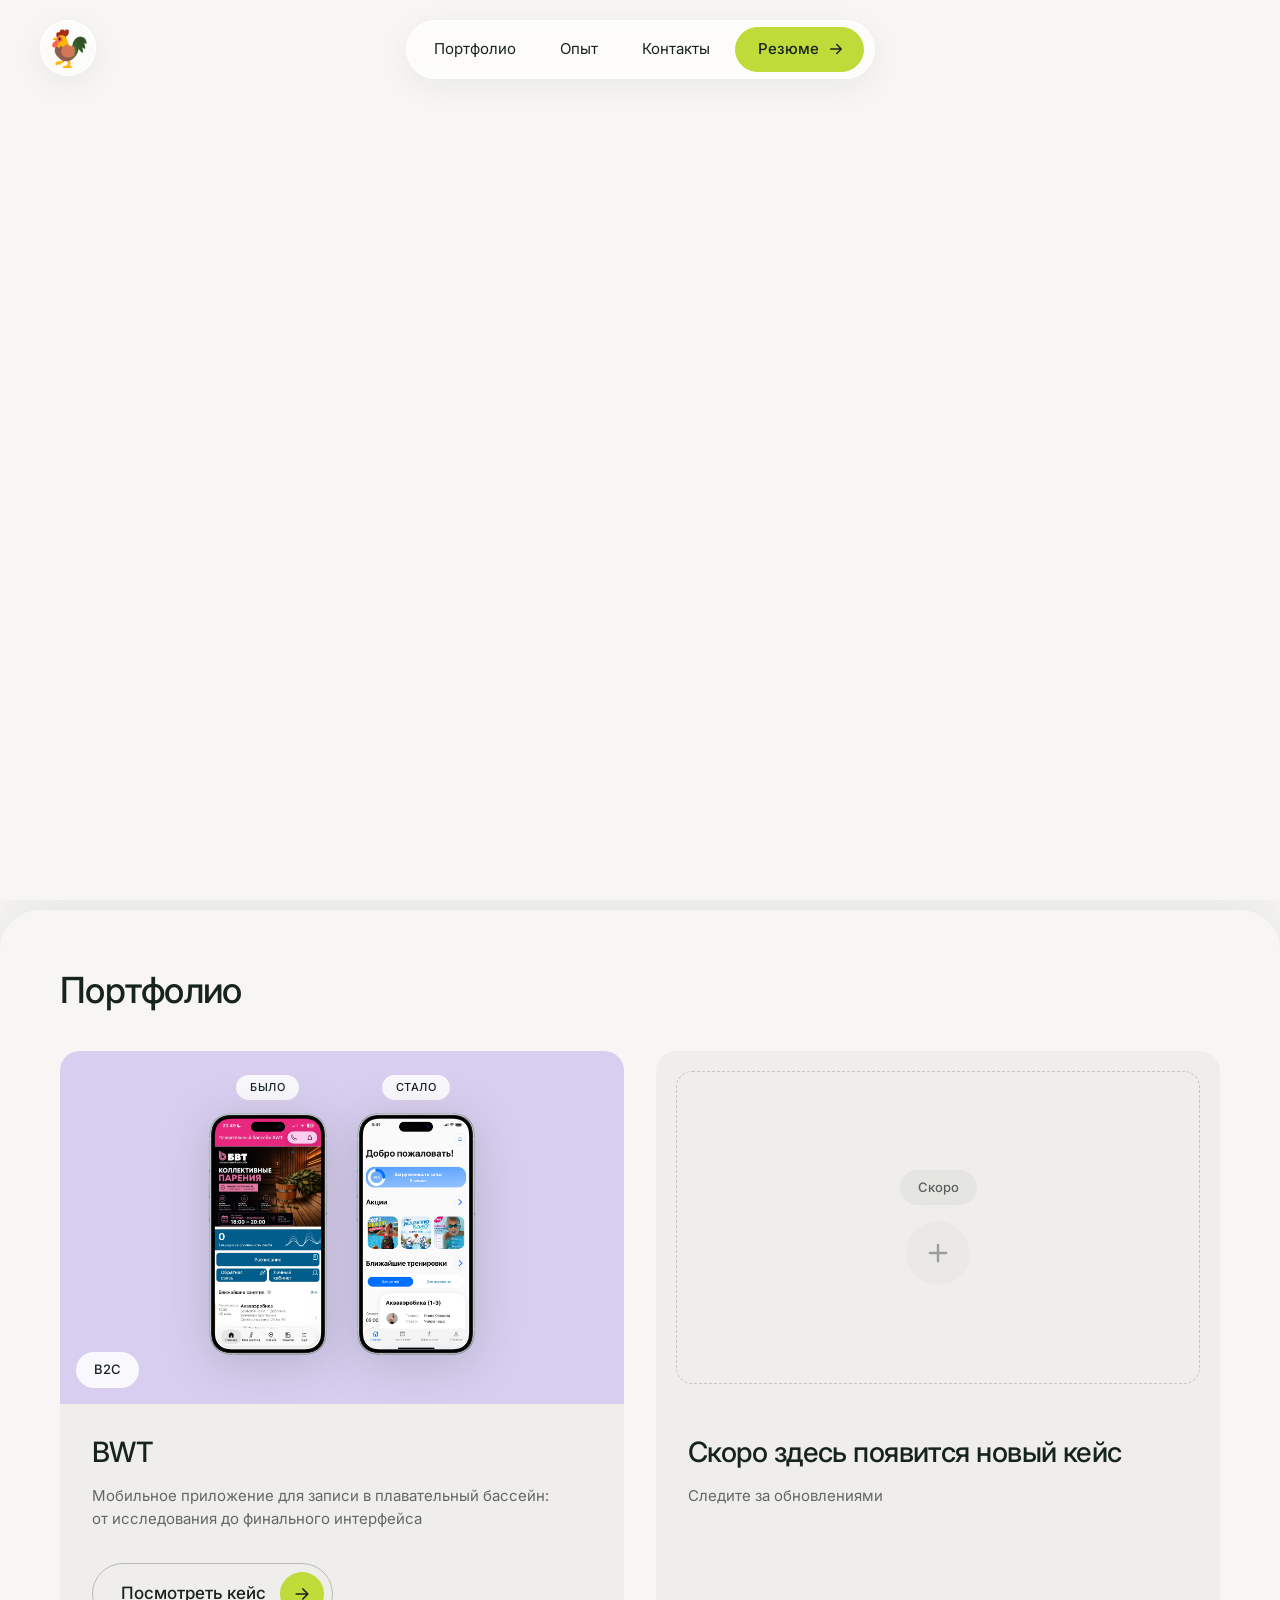
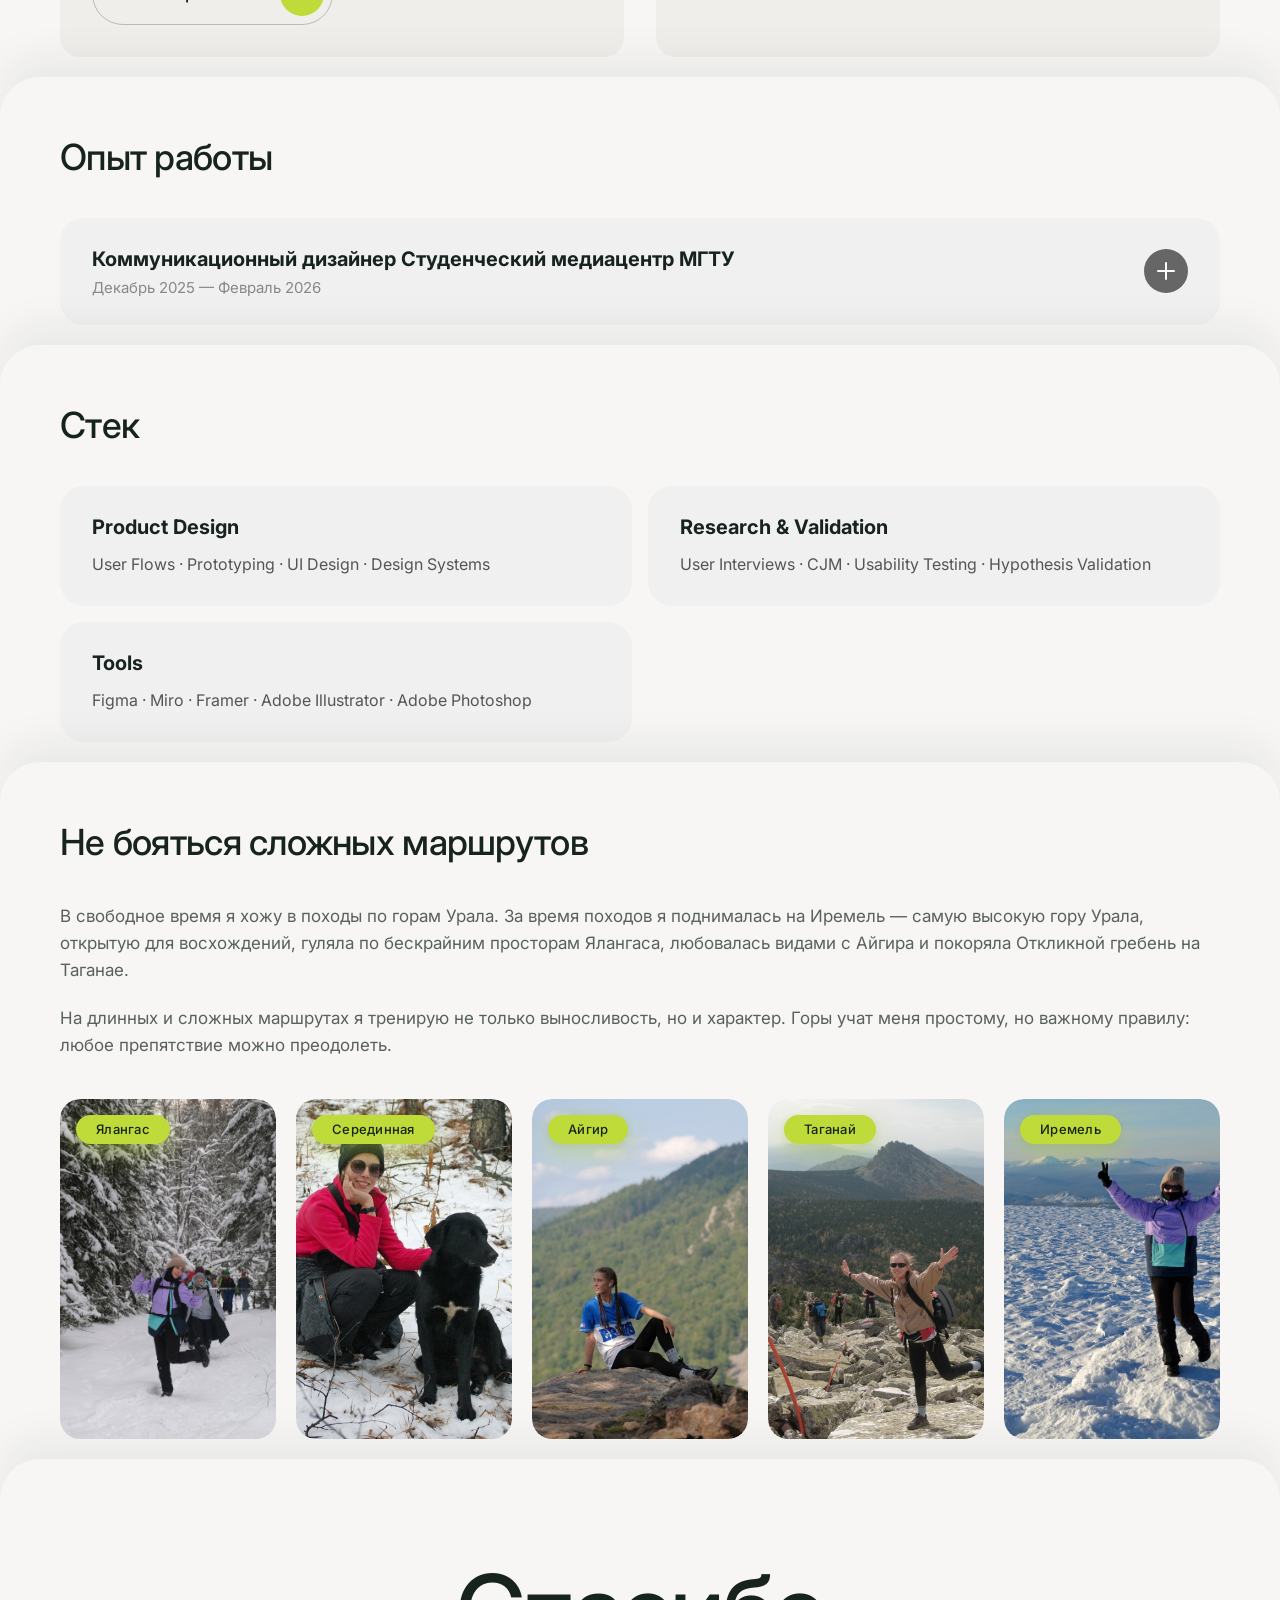
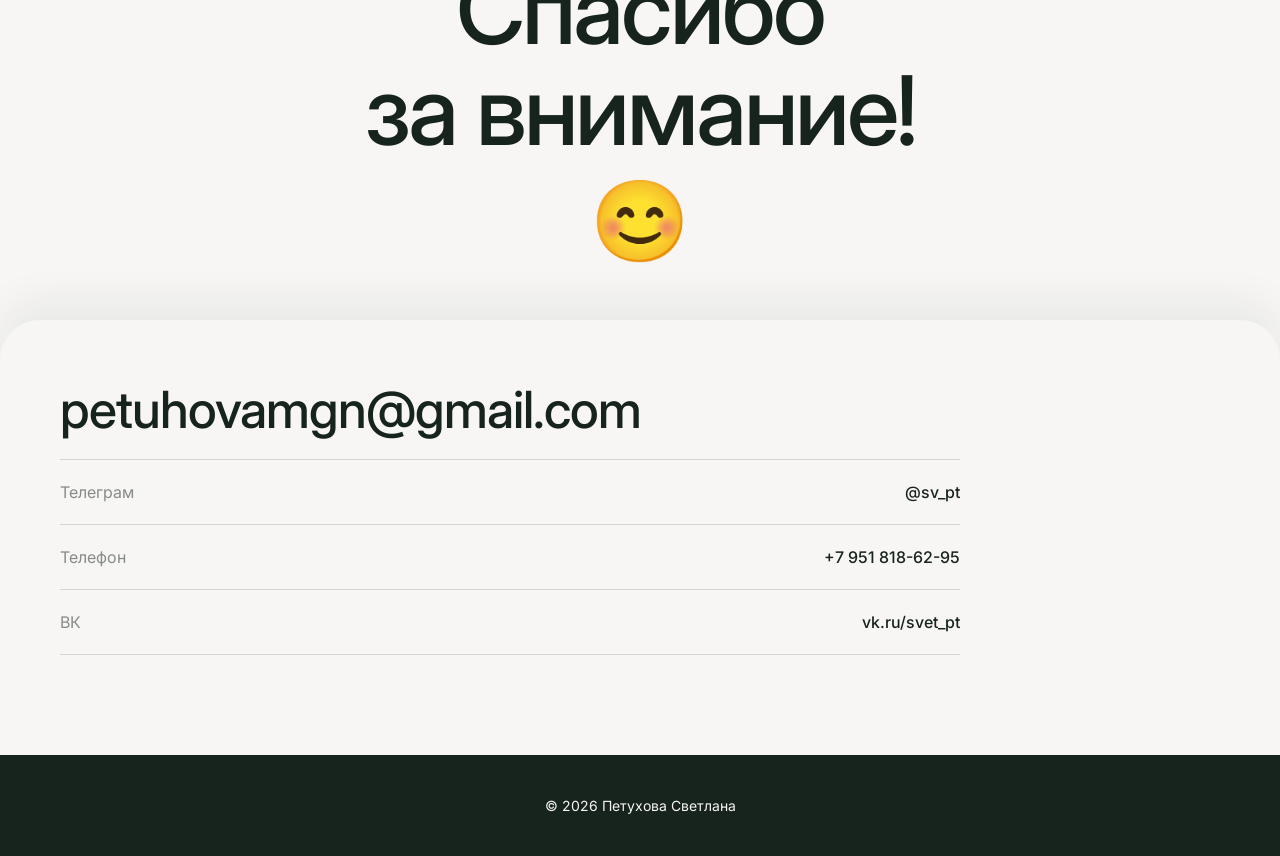
==== index.html @ 97cf1516 "Update index.html" ====
<!DOCTYPE html>
<html lang="ru">
<head>
  <meta charset="UTF-8">
  <meta name="viewport" content="width=device-width, initial-scale=1.0">
  <title>Петухова Светлана — Продуктовый дизайнер</title>
  <link rel="preconnect" href="https://fonts.googleapis.com">
  <link rel="preconnect" href="https://fonts.gstatic.com" crossorigin>
  <link href="https://fonts.googleapis.com/css2?family=Inter:wght@300;400;500;600&display=swap" rel="stylesheet">
  <link rel="stylesheet" href="style.css">

  <script type="module" src="https://cdn.spline.design/@splinetool/hana-viewer@1.2.54/hana-viewer.js"></script>

  <style>
    body {
      margin: 0;
      padding: 0;
      overflow-x: hidden;
    }

    .hero {
      position: relative;
      width: 100%;
      height: 100vh;
      overflow: hidden;
      padding: 0;
      margin: 0;
    }

    .hero hana-viewer {
      position: absolute;
      top: 0;
      left: 0;
      width: 100%;
      height: 100%;
      display: block;
    }
  </style>
</head>
<body>

  <!-- ===== НАВБАР ===== -->
  <header class="navbar-wrapper">
    <a href="index.html" class="navbar__logo">
      <span class="navbar__logo-emoji">🐓</span>
    </a>

    <nav class="navbar__pill">
      <ul class="navbar__links">
        <li><a href="#portfolio" class="navbar__link">Портфолио</a></li>
        <li><a href="#about" class="navbar__link">Опыт</a></li>
        <li><a href="#contacts" class="navbar__link">Контакты</a></li>
      </ul>
      <a href="Files/resume.pdf" class="navbar__cta" target="_blank" rel="noopener">
  <span>Резюме</span>
  <svg class="navbar__arrow" viewBox="0 0 24 24" fill="none" xmlns="http://www.w3.org/2000/svg">
    <path d="M5 12h14M13 6l6 6-6 6" stroke="currentColor" stroke-width="2" stroke-linecap="round" stroke-linejoin="round"/>
  </svg>
</a>
          <path d="M5 12h14M13 6l6 6-6 6" stroke="currentColor" stroke-width="2" stroke-linecap="round" stroke-linejoin="round"/>
        </svg>
      </a>
    </nav>
  </header>
  <main>
    <!-- ===== HERO ===== -->
    <section class="hero" id="hero">
      <hana-viewer url="https://prod.spline.design/gZUGNToLE1E0ENSa-8nS/scene.hanacode"></hana-viewer>
    </section>

    <!-- ===== ПОРТФОЛИО ===== -->
    <section class="case section-stack" id="portfolio">
      <div class="container">

        <h2 class="section-title">Портфолио</h2>

        <div class="portfolio-grid">

          <!-- КАРТОЧКА 1: BWT -->
          <a href="case-bwt.html" class="portfolio-card">

            <div class="portfolio-card__media">
              <div class="portfolio-card__preview">

                <div class="portfolio-card__item">
                  <span class="portfolio-card__label">БЫЛО</span>
                  <img src="images/bwt-1.jpg" alt="BWT — было" class="portfolio-card__img">
                </div>

                <div class="portfolio-card__item">
                  <span class="portfolio-card__label">СТАЛО</span>
                  <img src="images/bwt-2.jpg" alt="BWT — стало" class="portfolio-card__img">
                </div>

              </div>

              <span class="portfolio-card__badge">B2C</span>
            </div>

            <div class="portfolio-card__body">
              <h3 class="portfolio-card__title">BWT</h3>
              <p class="portfolio-card__desc">
                Мобильное приложение для&nbsp;записи в&nbsp;плавательный бассейн:
                от&nbsp;исследования до&nbsp;финального интерфейса
              </p>
              <span class="portfolio-card__btn">
                <span>Посмотреть кейс</span>
                <span class="portfolio-card__btn-icon">
                  <svg width="20" height="20" viewBox="0 0 24 24" fill="none" xmlns="http://www.w3.org/2000/svg">
                    <path d="M5 12h14M13 6l6 6-6 6" stroke="#17231D" stroke-width="2" stroke-linecap="round" stroke-linejoin="round"/>
                  </svg>
                </span>
              </span>
            </div>
          </a>

          <!-- КАРТОЧКА 2: ПУСТАЯ -->
          <div class="portfolio-card portfolio-card--soon">

            <div class="portfolio-card__media portfolio-card__media--soon">
              <div class="portfolio-card__soon-inner">
                <span class="portfolio-card__badge portfolio-card__badge--soon">Скоро</span>

                <div class="portfolio-card__soon-icon">
                  <svg width="28" height="28" viewBox="0 0 24 24" fill="none" xmlns="http://www.w3.org/2000/svg">
                    <path d="M12 5v14M5 12h14" stroke="currentColor" stroke-width="2" stroke-linecap="round"/>
                  </svg>
                </div>
              </div>
            </div>

            <div class="portfolio-card__body">
              <h3 class="portfolio-card__title">Скоро здесь появится новый кейс</h3>
              <p class="portfolio-card__desc">
                Следите за&nbsp;обновлениями
              </p>
            </div>
          </div>

        </div>
      </div>
    </section>
        <!-- ===== ОПЫТ ===== -->
    <section id="about" class="experience-section">
      <div class="container">

        <h2 class="section-title">Опыт работы</h2>

        <div class="experience-list">

          <div class="experience-item">
            <button class="experience-header" onclick="toggleExperience(this)">
              <div class="experience-header__left">
                <h3 class="experience-header__title">Коммуникационный дизайнер Студенческий медиацентр МГТУ</h3>
                <p class="experience-header__place">Декабрь 2025 — Февраль 2026</p>
              </div>
              <span class="experience-header__icon"></span>
            </button>

            <div class="experience-body">
              <ul class="experience-body__list">
                <li><strong>Создавала 30+ макетов ежемесячно</strong> для социальных сетей медиацентра. Посты с моими макетами собирали в 1,5 раза больше реакций, чем средние по группе.</li>
                <li><strong>Занималась разработкой грамот и афиш для мероприятий</strong> — от идеи до финального макета.</li>
                <li><strong>Работала в связке с главными дизайнерами и SMM-командой</strong> — получала ТЗ, согласовывала правки, сдавала макеты в срок. Часто брала заявки первой, чтобы команда не тормозила контент-план.</li>
                <li><strong>Генерировала изображения с помощью ИИ</strong> — для ускорения работы над визуалом.</li>
              </ul>
            </div>
          </div>

        </div>

      </div>
    </section>

    <!-- ===== СТЕК ===== -->
    <section id="stack" class="stack-section">
      <div class="container">

        <h2 class="section-title">Стек</h2>

        <div class="stack-grid">

          <div class="stack-card">
            <h3 class="stack-card__title">Product Design</h3>
            <p class="stack-card__list">User Flows · Prototyping · UI Design · Design Systems</p>
          </div>

          <div class="stack-card">
            <h3 class="stack-card__title">Research &amp; Validation</h3>
            <p class="stack-card__list">User Interviews · CJM · Usability Testing · Hypothesis Validation</p>
          </div>

          <div class="stack-card">
            <h3 class="stack-card__title">Tools</h3>
            <p class="stack-card__list">Figma · Miro · Framer · Adobe Illustrator · Adobe Photoshop</p>
          </div>

        </div>

      </div>
    </section>

    <!-- ===== ЕЩЁ ОБО МНЕ ===== -->
    <section class="about-more" id="hiking">
      <div class="container">

        <h2 class="section-title">Не бояться сложных маршрутов</h2>

        <div style="max-width: 100%; margin-bottom: 40px;">
          <p class="about-more__text">
            В свободное время я хожу в походы по горам Урала. За время походов я поднималась
            на Иремель — самую высокую гору Урала, открытую для восхождений, гуляла по
            бескрайним просторам Ялангаса, любовалась видами с Айгира и покоряла
            Откликной гребень на Таганае.
          </p>
          <p class="about-more__text">
            На длинных и сложных маршрутах я тренирую не только выносливость, но и характер.
            Горы учат меня простому, но важному правилу: любое препятствие можно преодолеть.
          </p>
        </div>

        <div class="about-more__gallery">

          <figure class="about-more__item" data-lightbox="images/hike-1.jpg">
            <span class="about-more__badge">Ялангас</span>
            <img src="images/hike-1.jpg" alt="Ялангас">
          </figure>

          <figure class="about-more__item" data-lightbox="images/hike-2.jpg">
            <span class="about-more__badge">Серединная</span>
            <img src="images/hike-2.jpg" alt="Серединная">
          </figure>

          <figure class="about-more__item" data-lightbox="images/hike-3.jpg">
            <span class="about-more__badge">Айгир</span>
            <img src="images/hike-3.jpg" alt="Айгир">
          </figure>

          <figure class="about-more__item" data-lightbox="images/hike-4.jpg">
            <span class="about-more__badge">Таганай</span>
            <img src="images/hike-4.jpg" alt="Таганай">
          </figure>

          <figure class="about-more__item" data-lightbox="images/hike-5.jpg">
            <span class="about-more__badge">Иремель</span>
            <img src="images/hike-5.jpg" alt="Иремель">
          </figure>

        </div>

      </div>
    </section>

    <!-- ===== СПАСИБО ЗА ВНИМАНИЕ ===== -->
    <section class="thanks" id="thanks">
      <div class="container">
        <div class="thanks__content">
          <h2 class="thanks__title">
            Спасибо<br>за внимание!
          </h2>
          <div class="thanks__emoji" aria-hidden="true">😊</div>
        </div>
      </div>
    </section>

    <!-- ===== КОНТАКТЫ ===== -->
    <section class="contacts" id="contacts">
      <div class="container">

        <div class="contacts__content">

          <a href="mailto:petuhovamgn@gmail.com" class="contacts__email">
            petuhovamgn@gmail.com
          </a>

          <div class="contacts__list">
            <a href="https://t.me/sv_pt" target="_blank" rel="noopener" class="contacts__row">
              <span class="contacts__label">Телеграм</span>
              <span class="contacts__value">@sv_pt</span>
            </a>
            <a href="tel:+79518186295" class="contacts__row">
              <span class="contacts__label">Телефон</span>
              <span class="contacts__value">+7 951 818-62-95</span>
            </a>
            <a href="https://vk.ru/svet_pt" target="_blank" rel="noopener" class="contacts__row">
              <span class="contacts__label">ВК</span>
              <span class="contacts__value">vk.ru/svet_pt</span>
            </a>
          </div>

        </div>

      </div>
    </section>

  </main>

  <footer class="footer">
    <div class="container">
      <p>© 2026 Петухова Светлана</p>
    </div>
  </footer>

  <!-- ЛАЙТБОКС -->
  <div class="lightbox" id="lightbox" aria-hidden="true">
    <button class="lightbox__close" id="lightboxClose" aria-label="Закрыть">✕</button>
    <img class="lightbox__img" id="lightboxImg" src="" alt="">
  </div>

  <script>
    document.addEventListener('DOMContentLoaded', function () {

      // Аккордеон опыта
      window.toggleExperience = function (button) {
        const item = button.closest('.experience-item');
        item.classList.toggle('is-open');
      };

      // Лайтбокс для галереи
      var lightbox = document.getElementById('lightbox');
      var lightboxImg = document.getElementById('lightboxImg');
      var lightboxClose = document.getElementById('lightboxClose');

      if (lightbox && lightboxImg) {
        document.querySelectorAll('[data-lightbox]').forEach(function (item) {
          item.addEventListener('click', function () {
            var src = item.getAttribute('data-lightbox');
            if (!src) return;
            lightboxImg.src = src;
            lightbox.classList.add('is-open');
            lightbox.setAttribute('aria-hidden', 'false');
            document.body.style.overflow = 'hidden';
          });
        });

        function closeLightbox() {
          lightbox.classList.remove('is-open');
          lightbox.setAttribute('aria-hidden', 'true');
          lightboxImg.src = '';
          document.body.style.overflow = '';
        }

        lightbox.addEventListener('click', function (e) {
          if (e.target === lightbox || e.target === lightboxClose) {
            closeLightbox();
          }
        });

        document.addEventListener('keydown', function (e) {
          if (e.key === 'Escape') closeLightbox();
        });
      }

    });
  </script>

</body>
</html>
---- style.css ----
/* ============================================================
   ТОКЕНЫ
   ============================================================ */
:root {
  --bg: #F7F6F4;
  --bg-2: #EFEEEB;
  --text: #17231D;
  --lime: #BFDB39;
  --dark: #1A5241;

  --r-20: 20px;
  --r-40: 40px;
  --r-pill: 100px;

  --sp-8: 8px;
  --sp-10: 10px;
  --sp-16: 16px;
  --sp-20: 20px;
  --sp-24: 24px;
  --sp-32: 32px;
  --sp-40: 40px;
  --sp-60: 60px;
  --sp-80: 80px;
  --sp-100: 100px;
}

* {
  margin: 0;
  padding: 0;
  box-sizing: border-box;
}

html {
  scroll-behavior: smooth;
  scroll-padding-top: 100px;
}

body {
  font-family: 'Inter', -apple-system, BlinkMacSystemFont, 'Segoe UI', Roboto, sans-serif;
  color: var(--text);
  font-size: 16px;
  line-height: 1.5;
  -webkit-font-smoothing: antialiased;
  min-height: 100vh;
  overflow-x: hidden;
  background: var(--bg);
  padding-top: 100px;
}

img {
  max-width: 100%;
  display: block;
}

a {
  color: inherit;
  text-decoration: none;
}

.container {
  max-width: 1400px;
  margin: 0 auto;
  padding: 0 60px;
  box-sizing: border-box;
}

.section-title {
  font-size: 36px;
  font-weight: 500;
  line-height: 1.15;
  letter-spacing: -0.02em;
  color: var(--text);
  margin: 0 0 40px 0;
}

/* ============================================================
   НАВБАР
   ============================================================ */
.navbar-wrapper {
  position: fixed;
  top: 20px;
  left: 0;
  right: 0;
  z-index: 1000;
  display: flex;
  justify-content: center;
  padding: 0 var(--sp-16);
  pointer-events: none;
}

.navbar__pill {
  display: flex;
  align-items: center;
  gap: 4px;
  padding: 6px;
  background: rgba(255, 255, 255, 0.65);
  backdrop-filter: blur(20px) saturate(180%);
  -webkit-backdrop-filter: blur(20px) saturate(180%);
  border-radius: var(--r-pill);
  border: 1px solid rgba(255, 255, 255, 0.9);
  box-shadow: 0 8px 32px rgba(23, 35, 29, 0.06), inset 0 1px 0 rgba(255, 255, 255, 1);
  pointer-events: auto;
}

.navbar__links {
  display: flex;
  align-items: center;
  gap: 2px;
  list-style: none;
}

.navbar__link {
  display: inline-block;
  padding: 10px 20px;
  font-size: 15px;
  font-weight: 400;
  color: var(--text);
  border-radius: var(--r-pill);
  border: 1px solid transparent;
  transition: all 0.2s ease;
  white-space: nowrap;
}

.navbar__link:hover {
  border-color: var(--lime);
}

.navbar__cta {
  display: inline-flex;
  align-items: center;
  gap: 8px;
  padding: 10px 18px 10px 22px;
  background: var(--lime);
  color: var(--text);
  border-radius: var(--r-pill);
  font-size: 15px;
  font-weight: 500;
  white-space: nowrap;
  border: 1px solid var(--lime);
  transition: all 0.2s ease;
}

.navbar__cta:hover {
  background: var(--text);
  color: var(--lime);
  border-color: var(--text);
}

.navbar__arrow {
  width: 18px;
  height: 18px;
  transition: transform 0.2s ease;
}

.navbar__cta:hover .navbar__arrow {
  transform: translateX(3px);
}

/* Петушок */
.navbar__logo {
  position: fixed;
  top: 20px;
  left: 40px;
  z-index: 1000;
  display: inline-flex;
  align-items: center;
  justify-content: center;
  width: 56px;
  height: 56px;
  border-radius: 50%;
  font-size: 36px;
  line-height: 1;
  background: rgba(255, 255, 255, 0.65);
  backdrop-filter: blur(20px) saturate(180%);
  -webkit-backdrop-filter: blur(20px) saturate(180%);
  border: 1px solid rgba(255, 255, 255, 0.9);
  box-shadow: 0 8px 32px rgba(23, 35, 29, 0.06), inset 0 1px 0 rgba(255, 255, 255, 1);
  pointer-events: auto;
  transition: opacity 0.4s ease, transform 0.4s ease;
}

.navbar__logo:hover {
  transform: scale(1.08);
}

.navbar__logo-emoji {
  display: inline-block;
  animation: roosterLogoFloat 3s ease-in-out infinite;
}

@keyframes roosterLogoFloat {
  0%, 100% { transform: translateY(0) rotate(-4deg); }
  50% { transform: translateY(-4px) rotate(4deg); }
}

/* ============================================================
   HERO
   ============================================================ */
.hero {
  padding: 0;
  background: var(--bg);
  position: relative;
  z-index: 1;
}

.hero .container {
  width: 100%;
}

/* ============================================================
   СЕКЦИИ
   ============================================================ */
.section-stack {
  position: relative;
  padding: 60px 0;
  background: var(--bg);
  border-radius: var(--r-40) var(--r-40) 0 0;
  box-shadow: 0 -20px 40px rgba(23, 35, 29, 0.06);
  margin-top: -40px;
}

.hero + .section-stack {
  margin-top: 10px;
}

/* ============================================================
   ПОРТФОЛИО
   ============================================================ */
.portfolio-grid {
  display: grid;
  grid-template-columns: repeat(2, 1fr);
  gap: 32px;
}

.portfolio-card {
  display: flex;
  flex-direction: column;
  background: #EFEEEB;
  border-radius: var(--r-20);
  overflow: hidden;
  text-decoration: none;
  color: inherit;
  cursor: pointer;
  transition: transform 0.5s cubic-bezier(0.22, 1, 0.36, 1),
              box-shadow 0.5s cubic-bezier(0.22, 1, 0.36, 1);
}

.portfolio-card:hover {
  transform: translateY(-8px);
  box-shadow: 0 30px 60px rgba(23, 35, 29, 0.15);
}

.portfolio-card__media {
  position: relative;
  width: 100%;
  aspect-ratio: 1.6 / 1;
  overflow: hidden;
  background: #D8CFF0;
}

.portfolio-card__preview {
  display: flex;
  align-items: center;
  justify-content: center;
  gap: 20px;
  height: 100%;
  padding: 40px 32px 60px;
  box-sizing: border-box;
}

.portfolio-card__item {
  display: flex;
  flex-direction: column;
  align-items: center;
  gap: 8px;
  height: 100%;
  justify-content: center;
}

.portfolio-card__label {
  font-size: 11px;
  font-weight: 500;
  color: var(--text);
  background: rgba(255, 255, 255, 0.85);
  padding: 4px 14px;
  border-radius: var(--r-pill);
  letter-spacing: 0.04em;
}

.portfolio-card__img {
  max-height: 100%;
  max-width: 100%;
  width: auto;
  height: auto;
  object-fit: contain;
  display: block;
  filter: drop-shadow(0 8px 24px rgba(0, 0, 0, 0.15));
}

.portfolio-card__badge {
  position: absolute;
  bottom: 16px;
  left: 16px;
  z-index: 5;
  display: inline-flex;
  align-items: center;
  padding: 8px 18px;
  background: rgba(255, 255, 255, 0.85);
  backdrop-filter: blur(10px);
  -webkit-backdrop-filter: blur(10px);
  border-radius: var(--r-pill);
  font-size: 13px;
  font-weight: 500;
  color: var(--text);
}

.portfolio-card__body {
  display: flex;
  flex-direction: column;
  gap: 16px;
  padding: 32px;
}

.portfolio-card__title {
  font-size: 28px;
  font-weight: 500;
  line-height: 1.15;
  letter-spacing: -0.02em;
  color: var(--text);
  margin: 0;
}

.portfolio-card__desc {
  font-size: 15px;
  line-height: 1.55;
  color: var(--text);
  opacity: 0.65;
  margin: 0 0 16px 0;
}

.portfolio-card__btn {
  display: inline-flex;
  align-items: center;
  gap: 14px;
  padding: 8px 8px 8px 28px;
  border: 1px solid rgba(23, 35, 29, 0.25);
  border-radius: var(--r-pill);
  font-size: 17px;
  font-weight: 500;
  color: var(--text);
  align-self: flex-start;
  transition: border-color 0.4s ease, background 0.4s ease;
}

.portfolio-card__btn-icon {
  display: inline-flex;
  align-items: center;
  justify-content: center;
  width: 44px;
  height: 44px;
  background: var(--lime);
  border-radius: 50%;
  flex-shrink: 0;
}

.portfolio-card:hover .portfolio-card__btn {
  border-color: var(--lime);
  background: rgba(191, 219, 57, 0.08);
}

.portfolio-card--soon {
  cursor: default;
  pointer-events: none;
}

.portfolio-card--soon:hover {
  transform: none;
  box-shadow: none;
}

.portfolio-card__media--soon {
  display: flex;
  align-items: center;
  justify-content: center;
  background: transparent;
  padding: 20px;
  box-sizing: border-box;
  aspect-ratio: 1.6 / 1;
  position: relative;
}

.portfolio-card__media--soon::before {
  content: '';
  position: absolute;
  top: 20px;
  left: 20px;
  right: 20px;
  bottom: 20px;
  border: 1.5px dashed rgba(23, 35, 29, 0.2);
  border-radius: 16px;
}

.portfolio-card__soon-inner {
  position: relative;
  z-index: 1;
  display: flex;
  flex-direction: column;
  align-items: center;
  gap: 16px;
}

.portfolio-card__badge--soon {
  position: static;
  background: rgba(23, 35, 29, 0.06);
  opacity: 0.7;
}

.portfolio-card__soon-icon {
  display: inline-flex;
  align-items: center;
  justify-content: center;
  width: 64px;
  height: 64px;
  border-radius: 50%;
  background: rgba(23, 35, 29, 0.05);
  color: var(--text);
  opacity: 0.4;
}

/* ============================================================
   ОПЫТ РАБОТЫ
   ============================================================ */
.experience-section {
  position: relative;
  padding: 60px 0;
  background: var(--bg);
  border-radius: var(--r-40) var(--r-40) 0 0;
  box-shadow: 0 -20px 40px rgba(23, 35, 29, 0.06);
  margin-top: -40px;
  z-index: 3;
}

#about .experience-list {
  display: flex;
  flex-direction: column;
  gap: 16px;
  width: 100%;
}

#about .experience-item {
  background: #f0f0f0;
  border-radius: 24px;
  overflow: hidden;
  width: 100%;
  transition: background 0.2s ease, box-shadow 0.2s ease;
}

#about .experience-item.is-open {
  background: #fff;
  box-shadow: 0 4px 20px rgba(0, 0, 0, 0.06);
}

#about .experience-header {
  display: flex;
  justify-content: space-between;
  align-items: center;
  gap: 16px;
  width: 100%;
  padding: 28px 32px;
  background: transparent;
  border: none;
  cursor: pointer;
  text-align: left;
  font-family: inherit;
  box-sizing: border-box;
}

#about .experience-header__left {
  display: flex;
  flex-direction: column;
  gap: 6px;
}

#about .experience-header__title {
  font-size: 20px;
  font-weight: 700;
  margin: 0;
  color: var(--text);
  line-height: 1.3;
}

#about .experience-header__place {
  font-size: 15px;
  color: #888;
  margin: 0;
}

#about .experience-header__icon {
  position: relative;
  display: block;
  width: 44px;
  height: 44px;
  min-width: 44px;
  min-height: 44px;
  max-width: 44px;
  max-height: 44px;
  background: #666;
  border-radius: 50%;
  flex-shrink: 0;
  transition: transform 0.25s ease, background 0.25s ease;
  padding: 0;
  box-sizing: border-box;
}

#about .experience-header__icon::before {
  content: "";
  position: absolute;
  top: 50%;
  left: 50%;
  width: 18px;
  height: 2px;
  background: #fff;
  transform: translate(-50%, -50%);
  border-radius: 2px;
}

#about .experience-header__icon::after {
  content: "";
  position: absolute;
  top: 50%;
  left: 50%;
  width: 2px;
  height: 18px;
  background: #fff;
  transform: translate(-50%, -50%);
  border-radius: 2px;
}

#about .experience-item.is-open .experience-header__icon {
  background: var(--text);
  transform: rotate(45deg);
}

#about .experience-body {
  max-height: 0;
  overflow: hidden;
  transition: max-height 0.35s ease, padding 0.35s ease;
  padding: 0 32px;
}

#about .experience-item.is-open .experience-body {
  max-height: 1200px;
  padding: 0 32px 32px 32px;
}

#about .experience-body__list {
  list-style: none;
  padding: 0;
  margin: 0;
  display: flex;
  flex-direction: column;
  gap: 16px;
}

#about .experience-body__list li {
  position: relative;
  padding-left: 28px;
  font-size: 16px;
  color: #555;
  line-height: 1.6;
}

#about .experience-body__list li::before {
  content: "";
  position: absolute;
  left: 0;
  top: 11px;
  width: 14px;
  height: 2px;
  background: var(--lime);
}

#about .experience-body__list strong {
  color: var(--text);
}

/* ============================================================
   СТЕК
   ============================================================ */
.stack-section {
  position: relative;
  padding: 60px 0;
  background: var(--bg);
  border-radius: var(--r-40) var(--r-40) 0 0;
  box-shadow: 0 -20px 40px rgba(23, 35, 29, 0.06);
  margin-top: -40px;
  z-index: 4;
}

#stack .stack-grid {
  display: grid;
  grid-template-columns: repeat(2, 1fr);
  gap: 16px;
}

#stack .stack-card {
  background: #f0f0f0;
  border-radius: 24px;
  padding: 28px 32px;
  transition: background 0.2s ease;
  box-sizing: border-box;
}

#stack .stack-card:hover {
  background: #e8e8e8;
}

#stack .stack-card__title {
  font-size: 20px;
  font-weight: 700;
  margin: 0 0 12px 0;
  color: var(--text);
  line-height: 1.3;
}

#stack .stack-card__list {
  font-size: 16px;
  line-height: 1.6;
  color: #555;
  margin: 0;
}

/* ============================================================
   ЕЩЁ ОБО МНЕ — галерея
   ============================================================ */
.about-more {
  position: relative;
  padding: 60px 0;
  background: var(--bg);
  border-radius: var(--r-40) var(--r-40) 0 0;
  box-shadow: 0 -20px 40px rgba(23, 35, 29, 0.06);
  margin-top: -40px;
  z-index: 5;
}

.about-more__text {
  font-size: 17px;
  line-height: 1.6;
  color: var(--text);
  opacity: 0.7;
  margin-bottom: 20px;
}

.about-more__gallery {
  display: grid;
  grid-template-columns: repeat(5, 1fr);
  gap: 20px;
}

.about-more__item {
  position: relative;
  display: block;
  width: 100%;
  height: 340px;
  border-radius: 20px;
  overflow: hidden;
  margin: 0;
  background: var(--bg-2);
  cursor: zoom-in;
  transition: transform 0.5s cubic-bezier(0.22, 1, 0.36, 1),
              box-shadow 0.5s cubic-bezier(0.22, 1, 0.36, 1);
}

.about-more__item:hover {
  transform: translateY(-8px) scale(1.02);
  box-shadow: 0 20px 50px rgba(23, 35, 29, 0.15);
}

.about-more__item img {
  width: 100%;
  height: 100%;
  display: block;
  object-fit: cover;
  object-position: center center;
  border-radius: 20px;
  transition: transform 0.8s cubic-bezier(0.22, 1, 0.36, 1);
}

.about-more__item:nth-child(3) img {
  object-position: 25% center;
}

.about-more__item:hover img {
  transform: scale(1.08);
}

.about-more__badge {
  position: absolute;
  top: 16px;
  left: 16px;
  z-index: 2;
  display: inline-flex;
  align-items: center;
  padding: 8px 20px;
  background: var(--lime);
  color: var(--text);
  border-radius: var(--r-pill);
  font-size: 13px;
  font-weight: 500;
  letter-spacing: 0.02em;
  line-height: 1;
  white-space: nowrap;
  box-shadow: 0 8px 24px rgba(191, 219, 57, 0.4), 0 2px 8px rgba(23, 35, 29, 0.08);
  pointer-events: none;
}

/* ============================================================
   СПАСИБО
   ============================================================ */
.thanks {
  position: relative;
  padding: 100px 0;
  background: var(--bg);
  border-radius: var(--r-40) var(--r-40) 0 0;
  box-shadow: 0 -20px 40px rgba(23, 35, 29, 0.06);
  margin-top: -40px;
  z-index: 6;
  text-align: center;
}

.thanks .container {
  width: 100%;
}

.thanks__content {
  display: flex;
  flex-direction: column;
  align-items: center;
  justify-content: center;
  gap: 20px;
}

.thanks__title {
  font-size: 96px;
  font-weight: 500;
  line-height: 1.05;
  letter-spacing: -0.03em;
  color: var(--text);
  margin: 0;
  text-align: center;
}

.thanks__emoji {
  font-size: 80px;
  line-height: 1;
  display: inline-block;
}

/* ============================================================
   КОНТАКТЫ
   ============================================================ */
.contacts {
  position: relative;
  padding: 60px 0 100px;
  background: var(--bg);
  border-radius: var(--r-40) var(--r-40) 0 0;
  box-shadow: 0 -20px 40px rgba(23, 35, 29, 0.06);
  margin-top: -40px;
  z-index: 7;
}

.contacts .container {
  width: 100%;
}

.contacts__content {
  max-width: 900px;
}

.contacts__email {
  display: inline-block;
  font-size: clamp(28px, 4vw, 56px);
  font-weight: 500;
  line-height: 1.15;
  letter-spacing: -0.02em;
  color: var(--text);
  margin: 0 0 20px 0;
  text-decoration: none;
  word-break: break-word;
}

.contacts__email:hover {
  color: var(--lime);
}

.contacts__hours {
  font-size: 15px;
  font-weight: 400;
  color: var(--text);
  opacity: 0.5;
  margin: 0 0 60px 0;
}

.contacts__list {
  display: flex;
  flex-direction: column;
  border-top: 1px solid rgba(23, 35, 29, 0.15);
}

.contacts__row {
  display: flex;
  align-items: center;
  justify-content: space-between;
  gap: 20px;
  padding: 20px 0;
  border-bottom: 1px solid rgba(23, 35, 29, 0.15);
  font-size: 16px;
  color: var(--text);
  text-decoration: none;
  transition: opacity 0.2s ease;
}

.contacts__row:hover {
  opacity: 0.6;
}

.contacts__label {
  font-weight: 400;
  color: var(--text);
  opacity: 0.5;
}

.contacts__value {
  font-weight: 500;
  color: var(--text);
  text-align: right;
  word-break: break-word;
}

/* ============================================================
   ФУТЕР
   ============================================================ */
.footer {
  position: relative;
  z-index: 10;
  background: var(--text);
  color: var(--bg);
  padding: 40px 0;
  text-align: center;
  font-size: 14px;
}

/* ============================================================
   ЛАЙТБОКС
   ============================================================ */
.lightbox {
  position: fixed;
  inset: 0;
  z-index: 9999;
  display: flex;
  align-items: center;
  justify-content: center;
  background: rgba(23, 35, 29, 0.9);
  backdrop-filter: blur(12px);
  -webkit-backdrop-filter: blur(12px);
  opacity: 0;
  visibility: hidden;
  transition: opacity 0.3s ease, visibility 0.3s ease;
  padding: 40px;
  cursor: zoom-out;
}

.lightbox.is-open {
  opacity: 1;
  visibility: visible;
}

.lightbox__img {
  max-width: 100%;
  max-height: 100%;
  width: auto;
  height: auto;
  border-radius: var(--r-20);
  box-shadow: 0 30px 80px rgba(0, 0, 0, 0.5);
  transform: scale(0.9);
  transition: transform 0.4s cubic-bezier(0.22, 1, 0.36, 1);
}

.lightbox.is-open .lightbox__img {
  transform: scale(1);
}

.lightbox__close {
  position: absolute;
  top: 24px;
  right: 24px;
  z-index: 2;
  display: inline-flex;
  align-items: center;
  justify-content: center;
  width: 48px;
  height: 48px;
  background: rgba(255, 255, 255, 0.15);
  color: #F7F6F4;
  border: 1px solid rgba(255, 255, 255, 0.3);
  border-radius: 50%;
  font-size: 20px;
  line-height: 1;
  cursor: pointer;
  transition: all 0.2s ease;
}

.lightbox__close:hover {
  background: var(--lime);
  color: var(--text);
  border-color: var(--lime);
  transform: rotate(90deg);
}

/* ============================================================
   АДАПТИВ
   ============================================================ */

/* Планшет */
@media (max-width: 991px) {
  .container {
    padding: 0 32px;
  }

  .navbar-wrapper {
    top: 12px;
    padding: 0 12px;
  }

  .navbar__pill {
    padding: 4px;
    gap: 2px;
    max-width: calc(100vw - 90px);
  }

  .navbar__links {
    gap: 0;
  }

  .navbar__link {
    padding: 8px 12px;
    font-size: 13px;
  }

  .navbar__cta {
    padding: 8px 12px 8px 16px;
    font-size: 13px;
    gap: 6px;
  }

  .navbar__arrow {
    width: 14px;
    height: 14px;
  }

  .navbar__logo {
    top: 12px;
    left: 12px;
    width: 44px;
    height: 44px;
    font-size: 26px;
  }

  .section-title {
    font-size: 32px;
  }

  .about-more__gallery {
    grid-template-columns: repeat(3, 1fr);
  }

  .about-more__item {
    height: 300px;
  }

  .thanks__title {
    font-size: 64px;
  }

  .thanks__emoji {
    font-size: 60px;
  }

  .contacts__email {
    font-size: 42px;
  }

  .portfolio-grid {
    gap: 24px;
  }
}

/* Телефон */
@media (max-width: 767px) {
  body {
    padding-top: 80px;
  }

  .container {
    padding: 0 20px;
  }

  .navbar-wrapper {
    top: 10px;
    padding: 0 8px;
  }

  .navbar__pill {
    padding: 3px;
    max-width: calc(100vw - 70px);
  }

  .navbar__link {
    padding: 7px 9px;
    font-size: 12px;
  }

  .navbar__cta {
    padding: 7px 9px 7px 12px;
    font-size: 12px;
    gap: 4px;
  }

  .navbar__cta span {
    display: none;
  }

  .navbar__arrow {
    width: 12px;
    height: 12px;
  }

  .navbar__logo {
    top: 10px;
    left: 10px;
    width: 40px;
    height: 40px;
    font-size: 22px;
  }

  .section-title {
    font-size: 24px;
    margin-bottom: 32px;
  }

  .hero + .section-stack {
    margin-top: 40px;
  }

  .experience-section,
  .stack-section,
  .about-more,
  .thanks,
  .contacts {
    border-radius: 40px 40px 0 0;
    box-shadow: 0 -20px 40px rgba(23, 35, 29, 0.06);
    margin-top: -40px;
    padding: 40px 0;
  }

  .thanks { padding: 60px 0 80px; }
  .contacts { padding: 40px 0 80px; }

  /* Портфолио — 1 колонка */
  .portfolio-grid {
    grid-template-columns: 1fr;
    gap: 24px;
  }
  .portfolio-card__title { font-size: 22px; }
  .portfolio-card__body { padding: 24px; }
  .portfolio-card__preview { gap: 12px; padding: 24px 20px 40px; }

  /* Опыт */
  #about .experience-header { padding: 20px; }
  #about .experience-body { padding: 0 20px; }
  #about .experience-item.is-open .experience-body { padding: 0 20px 20px 20px; }
  #about .experience-header__title { font-size: 17px; }
  #about .experience-header__icon {
    width: 38px; height: 38px;
    min-width: 38px; min-height: 38px;
    max-width: 38px; max-height: 38px;
  }

  /* Стек */
  #stack .stack-grid { grid-template-columns: 1fr; }
  #stack .stack-card { padding: 20px; }
  #stack .stack-card__title { font-size: 17px; }
  #stack .stack-card__list { font-size: 15px; }

  /* Галерея */
  .about-more__gallery { grid-template-columns: 1fr; }
  .about-more__item { height: 280px; }

  /* Спасибо */
  .thanks__title { font-size: 44px; }
  .thanks__emoji { font-size: 48px; }

  /* Контакты */
  .contacts__email { font-size: 28px; }
  .contacts__hours { margin-bottom: 40px; }
  .contacts__row { font-size: 14px; padding: 16px 0; }
}

/* Совсем маленькие экраны */
@media (max-width: 479px) {
  .navbar__link {
    padding: 6px 7px;
    font-size: 11px;
  }

  .navbar__cta {
    padding: 6px 7px 6px 10px;
  }
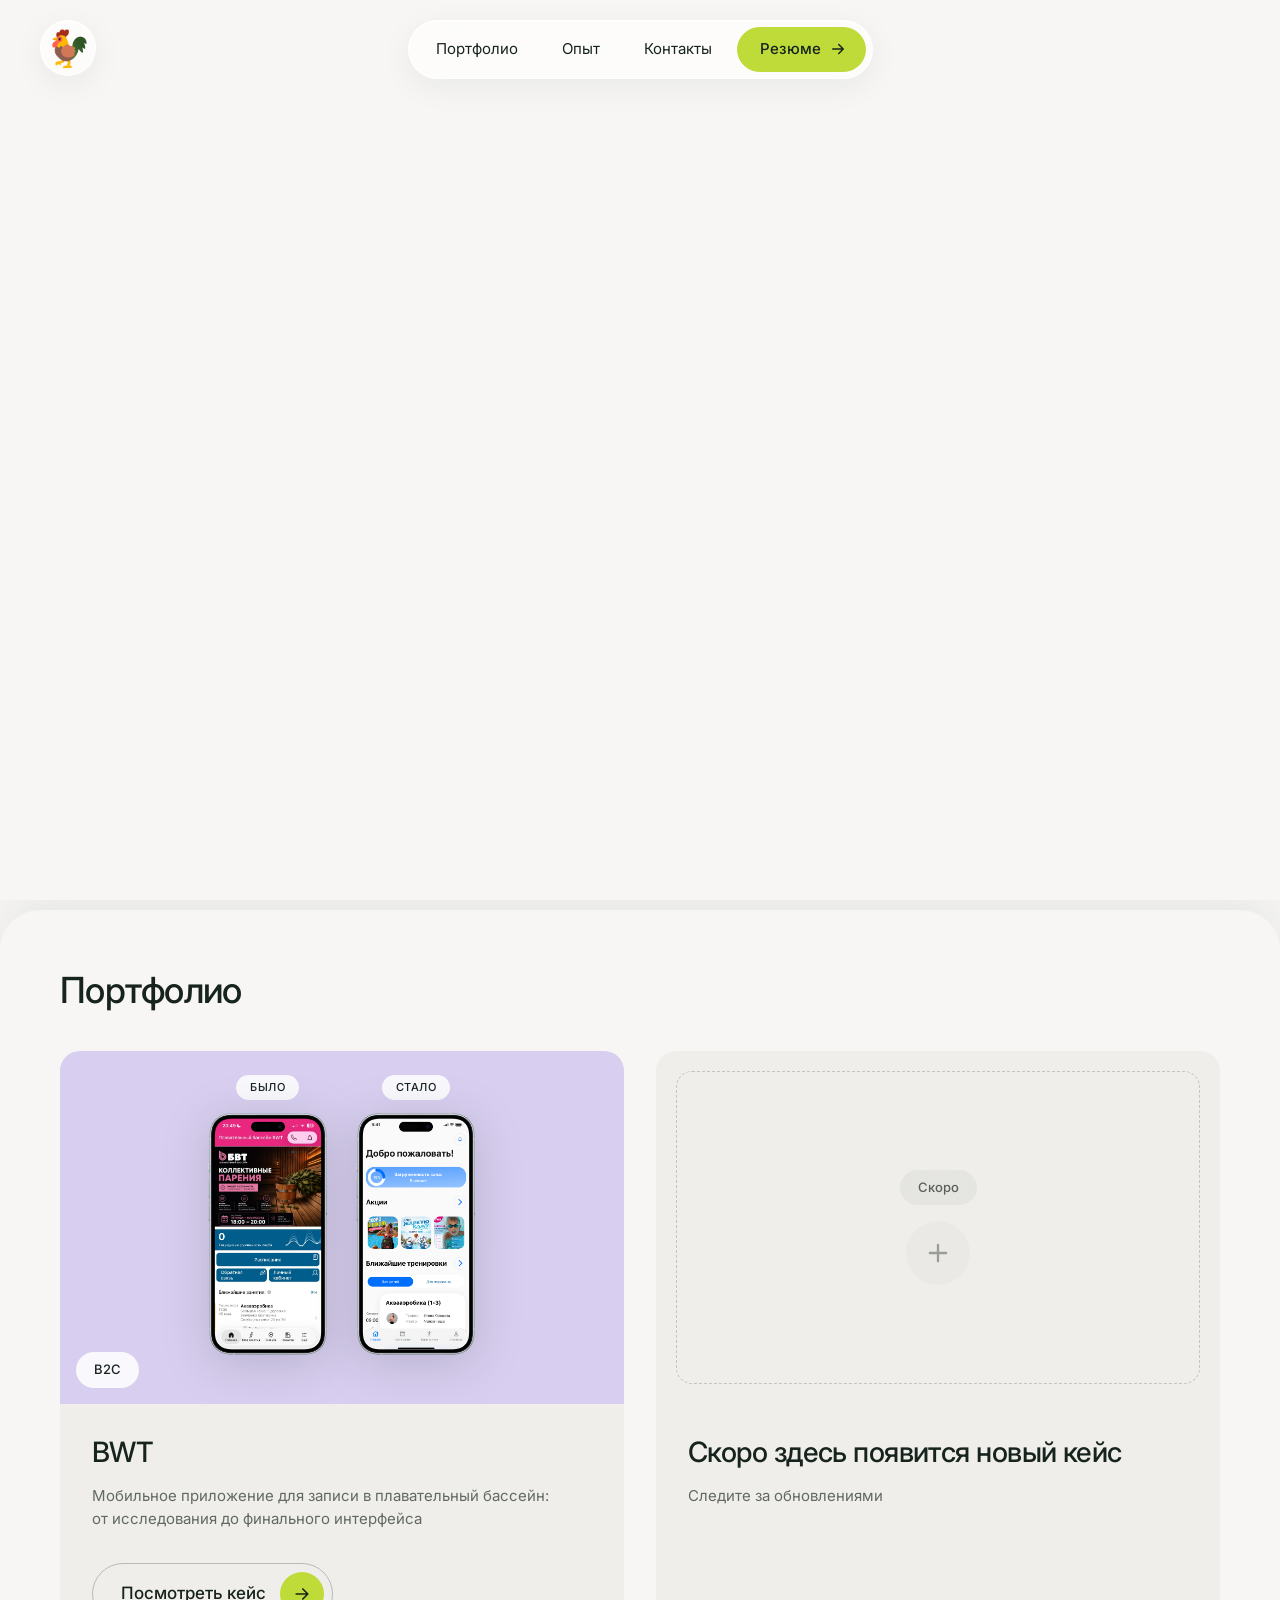
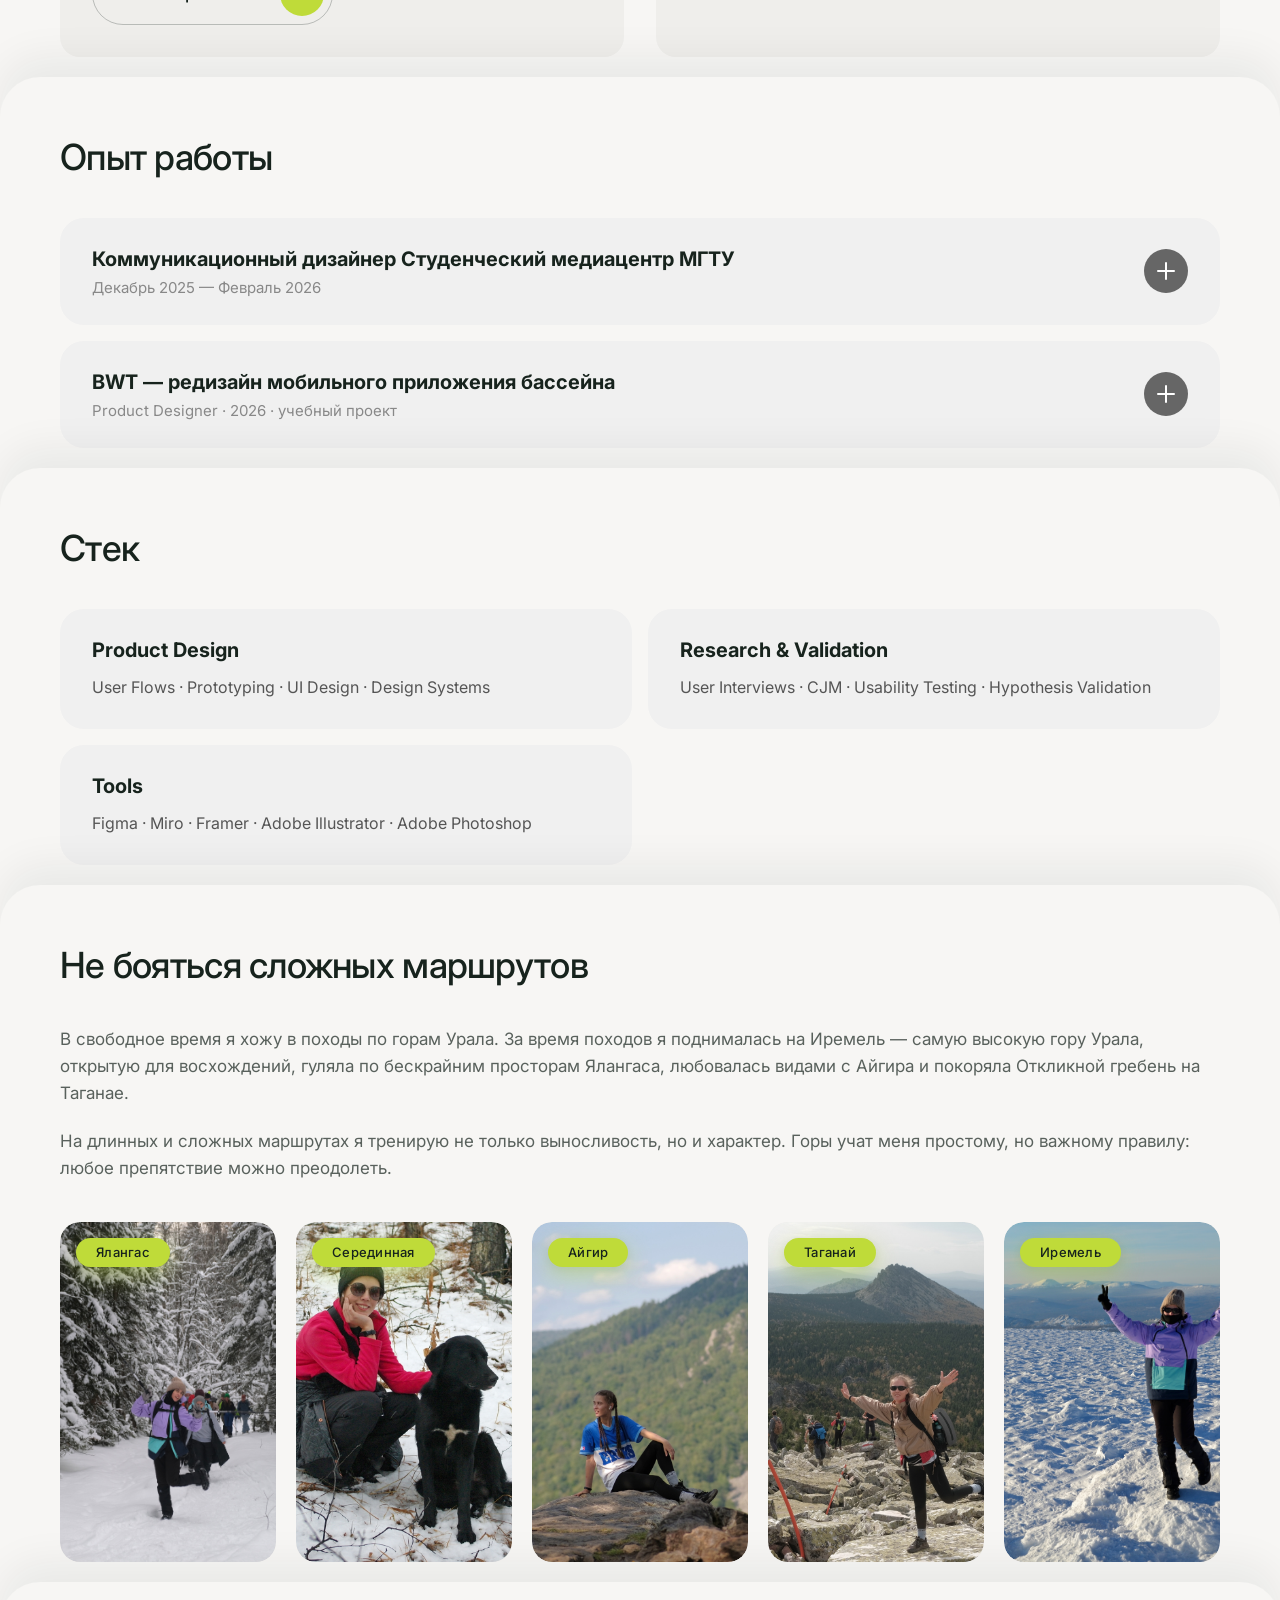
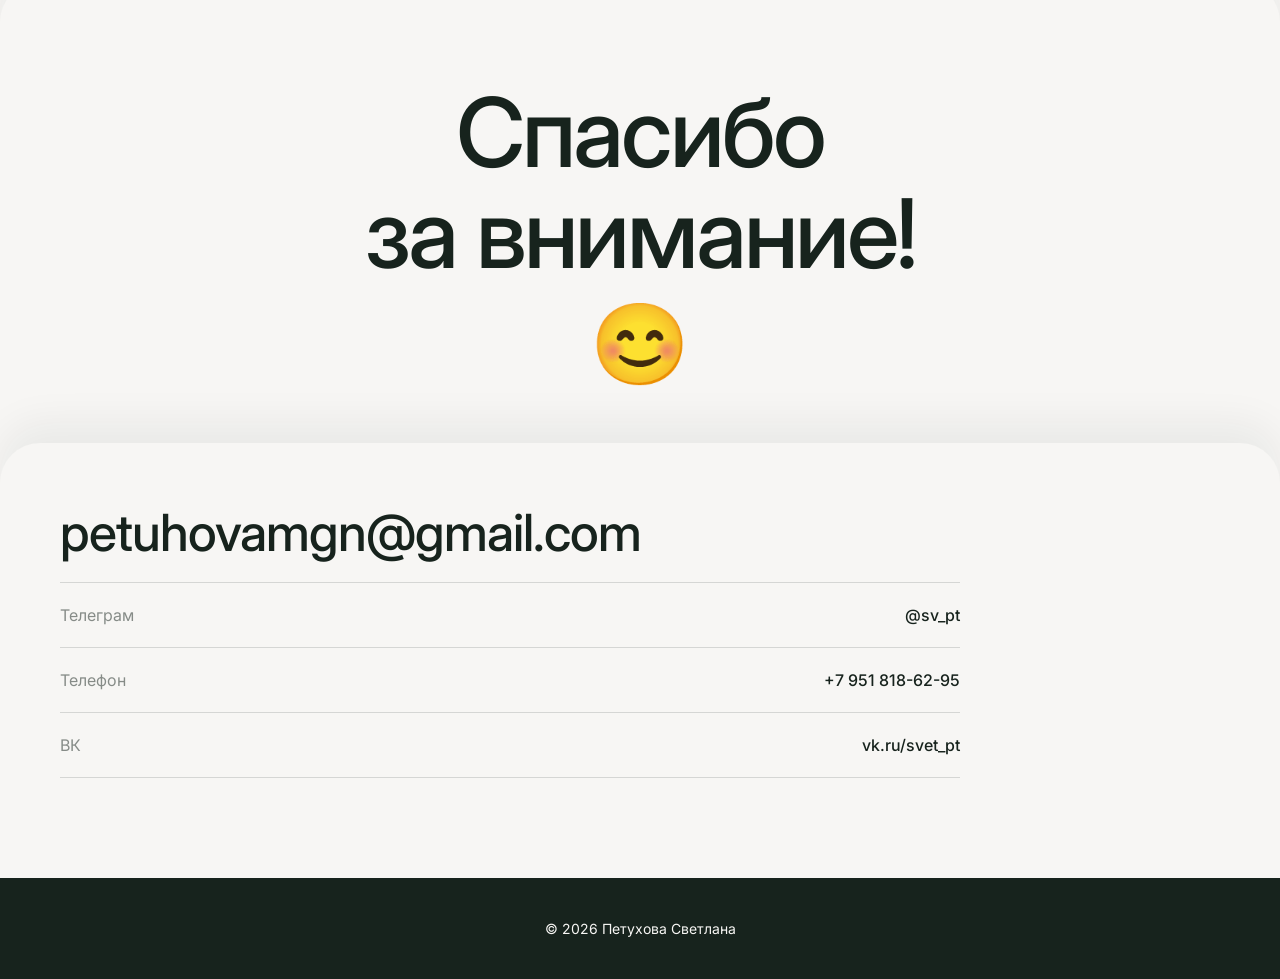
==== commit a8e1e90a: "Update index.html" ====
--- a/index.html
+++ b/index.html
@@ -52,16 +52,14 @@
         <li><a href="#contacts" class="navbar__link">Контакты</a></li>
       </ul>
       <a href="Files/resume.pdf" class="navbar__cta" target="_blank" rel="noopener">
-  <span>Резюме</span>
-  <svg class="navbar__arrow" viewBox="0 0 24 24" fill="none" xmlns="http://www.w3.org/2000/svg">
-    <path d="M5 12h14M13 6l6 6-6 6" stroke="currentColor" stroke-width="2" stroke-linecap="round" stroke-linejoin="round"/>
-  </svg>
-</a>
+        <span>Резюме</span>
+        <svg class="navbar__arrow" viewBox="0 0 24 24" fill="none" xmlns="http://www.w3.org/2000/svg">
           <path d="M5 12h14M13 6l6 6-6 6" stroke="currentColor" stroke-width="2" stroke-linecap="round" stroke-linejoin="round"/>
         </svg>
       </a>
     </nav>
   </header>
+
   <main>
     <!-- ===== HERO ===== -->
     <section class="hero" id="hero">
@@ -140,6 +138,8 @@
         </div>
       </div>
     </section>
+
+
         <!-- ===== ОПЫТ ===== -->
     <section id="about" class="experience-section">
       <div class="container">
@@ -148,6 +148,7 @@
 
         <div class="experience-list">
 
+          <!-- ПЛАШКА 1: Медиацентр -->
           <div class="experience-item">
             <button class="experience-header" onclick="toggleExperience(this)">
               <div class="experience-header__left">
@@ -163,6 +164,25 @@
                 <li><strong>Занималась разработкой грамот и афиш для мероприятий</strong> — от идеи до финального макета.</li>
                 <li><strong>Работала в связке с главными дизайнерами и SMM-командой</strong> — получала ТЗ, согласовывала правки, сдавала макеты в срок. Часто брала заявки первой, чтобы команда не тормозила контент-план.</li>
                 <li><strong>Генерировала изображения с помощью ИИ</strong> — для ускорения работы над визуалом.</li>
+              </ul>
+            </div>
+          </div>
+
+          <!-- ПЛАШКА 2: BWT — учебный проект -->
+          <div class="experience-item">
+            <button class="experience-header" onclick="toggleExperience(this)">
+              <div class="experience-header__left">
+                <h3 class="experience-header__title">BWT — редизайн мобильного приложения бассейна</h3>
+                <p class="experience-header__place">Product Designer · 2026 · учебный проект</p>
+              </div>
+              <span class="experience-header__icon"></span>
+            </button>
+
+            <div class="experience-body">
+              <ul class="experience-body__list">
+                <li><strong>Провела 4 пользовательских интервью</strong> и выявила основные проблемы сценария записи.</li>
+                <li><strong>Перепроектировала поиск и запись на тренировки</strong>, собрала интерактивный прототип.</li>
+                <li><strong>Провела usability-тестирование и итерацию решения</strong>; 4/4 участников завершили основной сценарий, среднее время — около 30 секунд.</li>
               </ul>
             </div>
           </div>
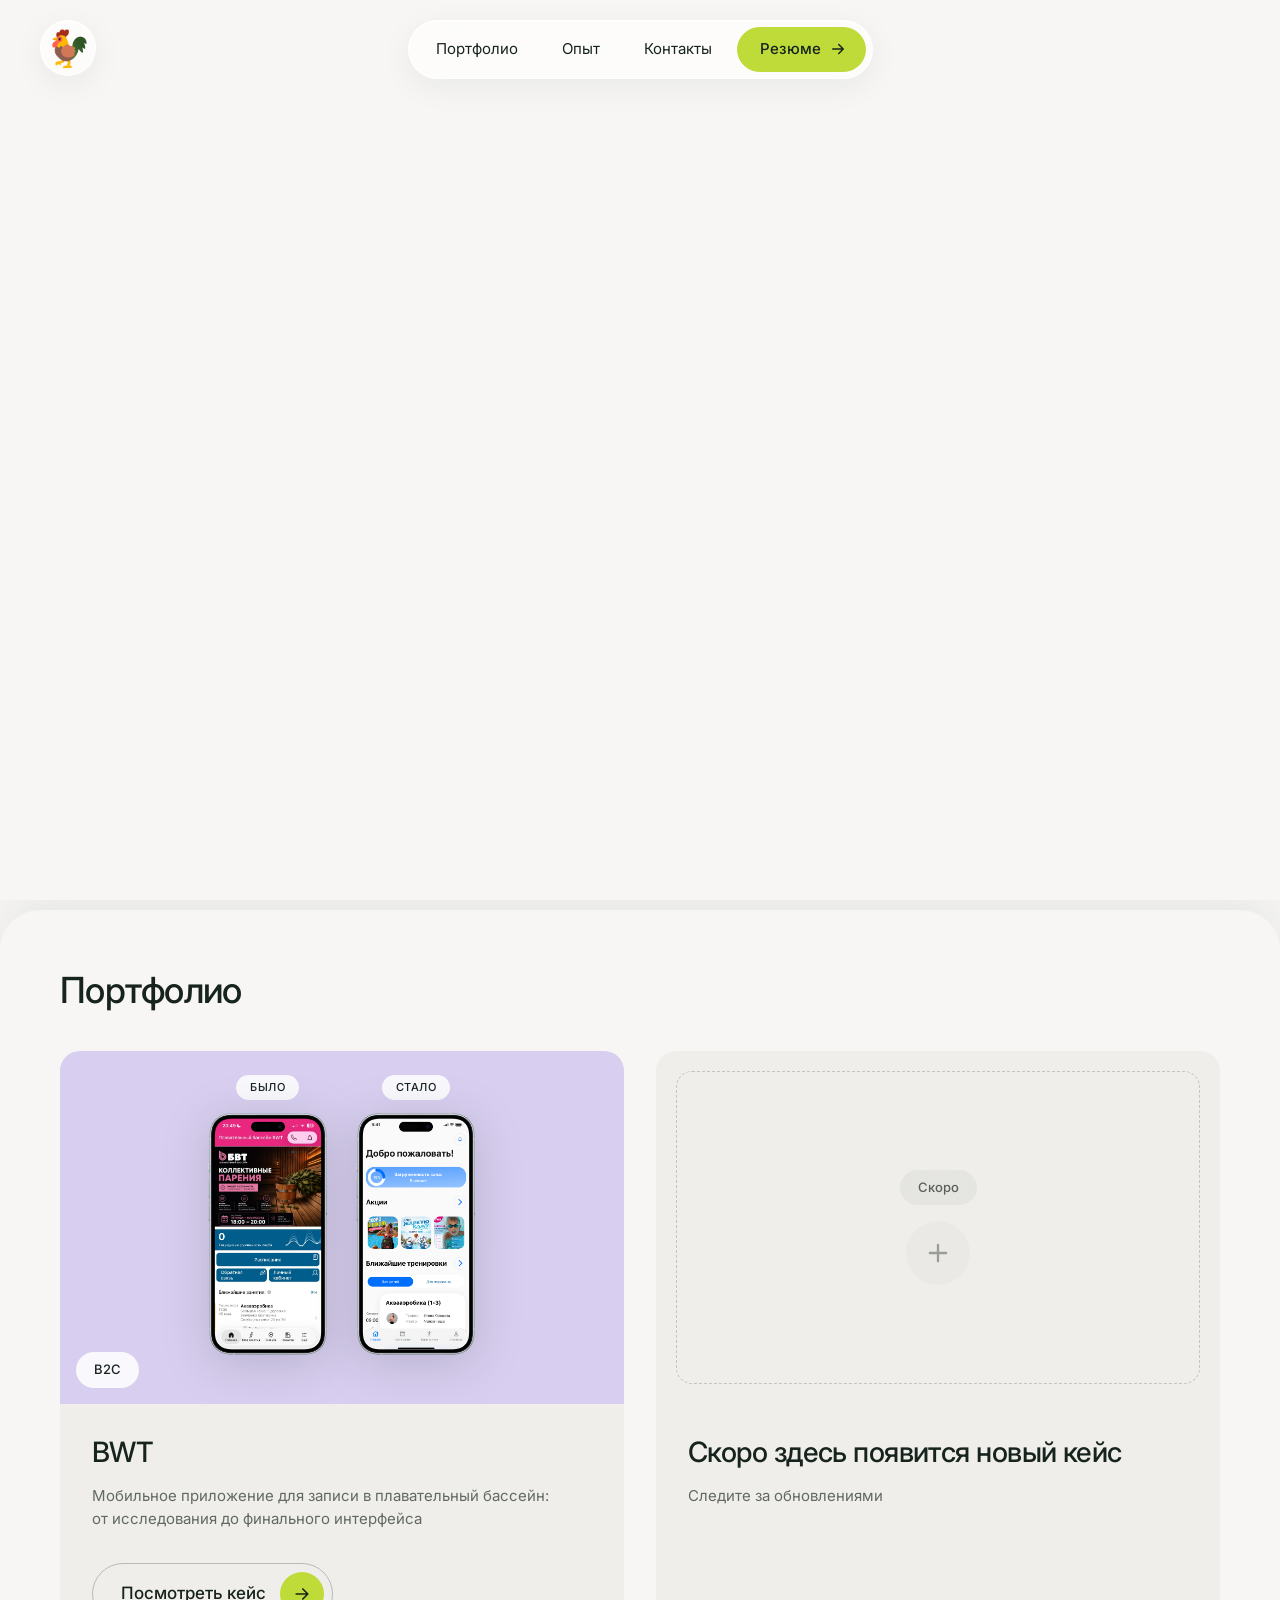
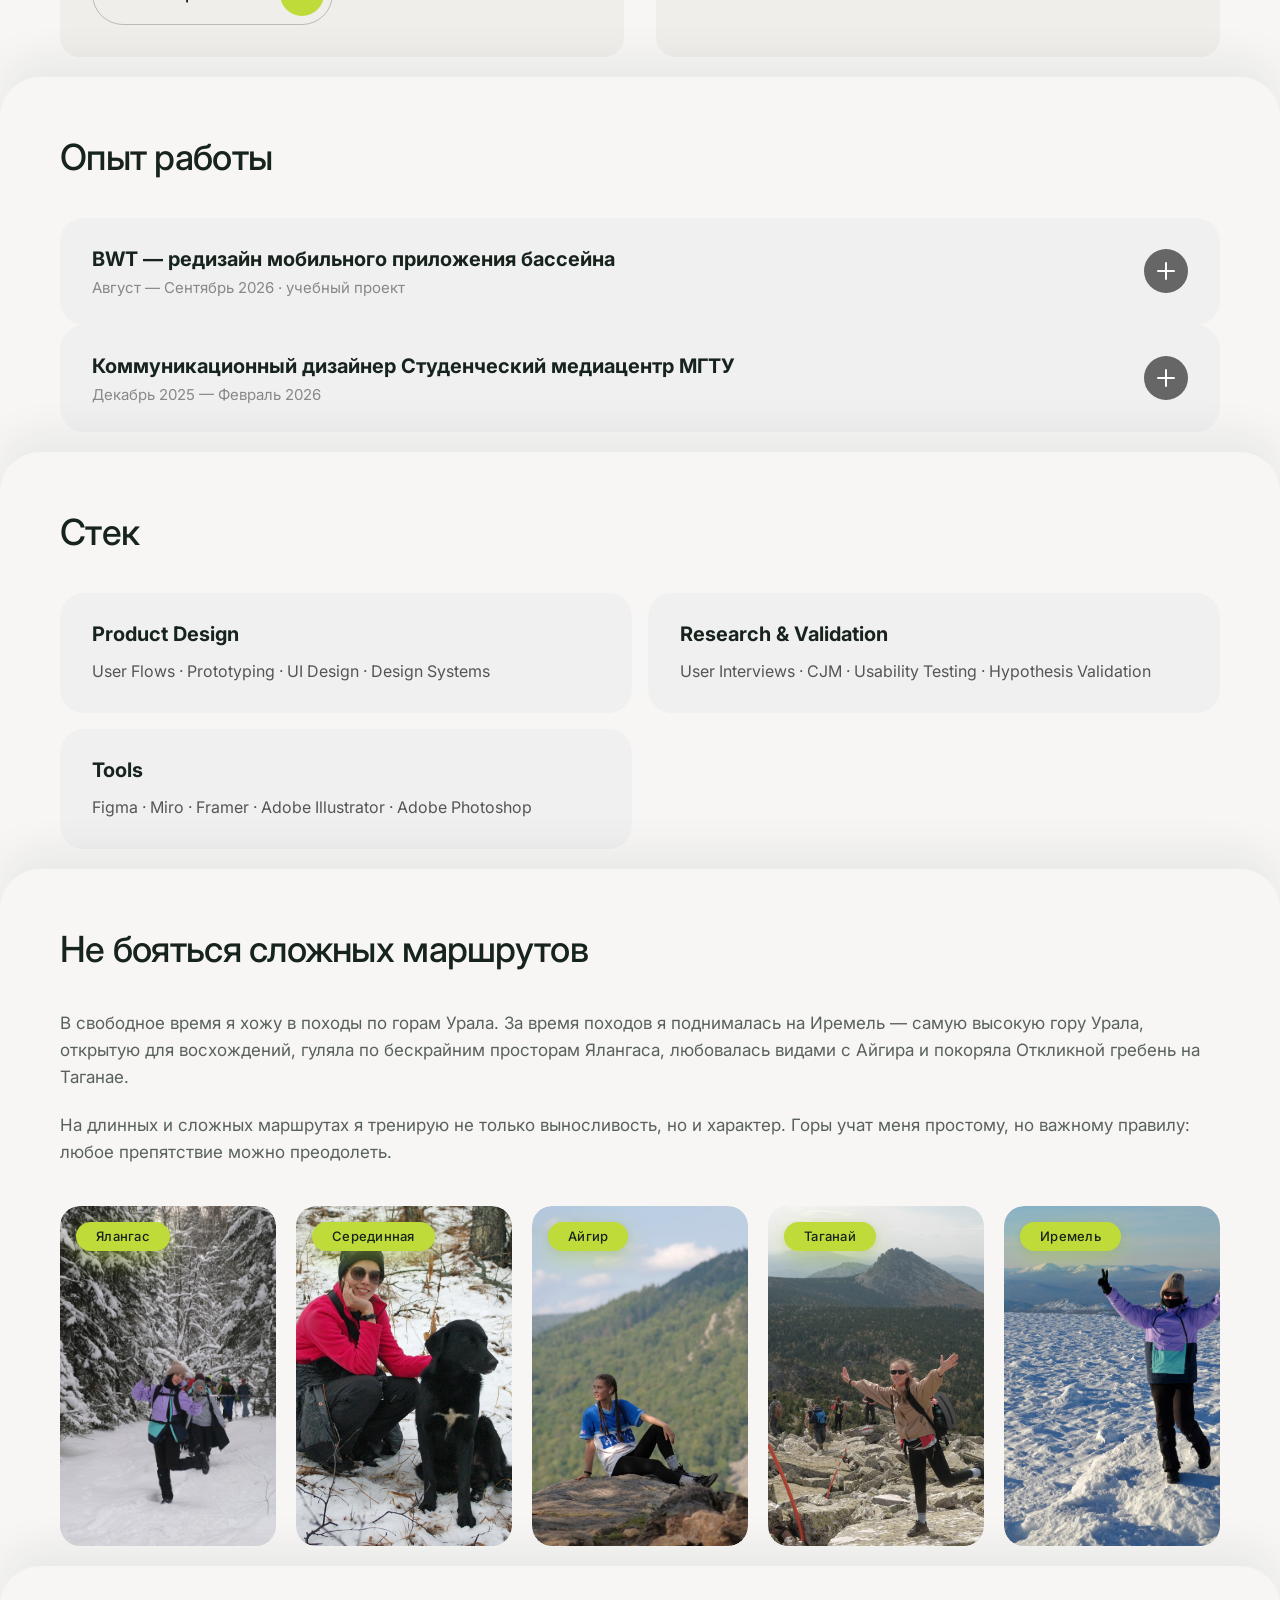
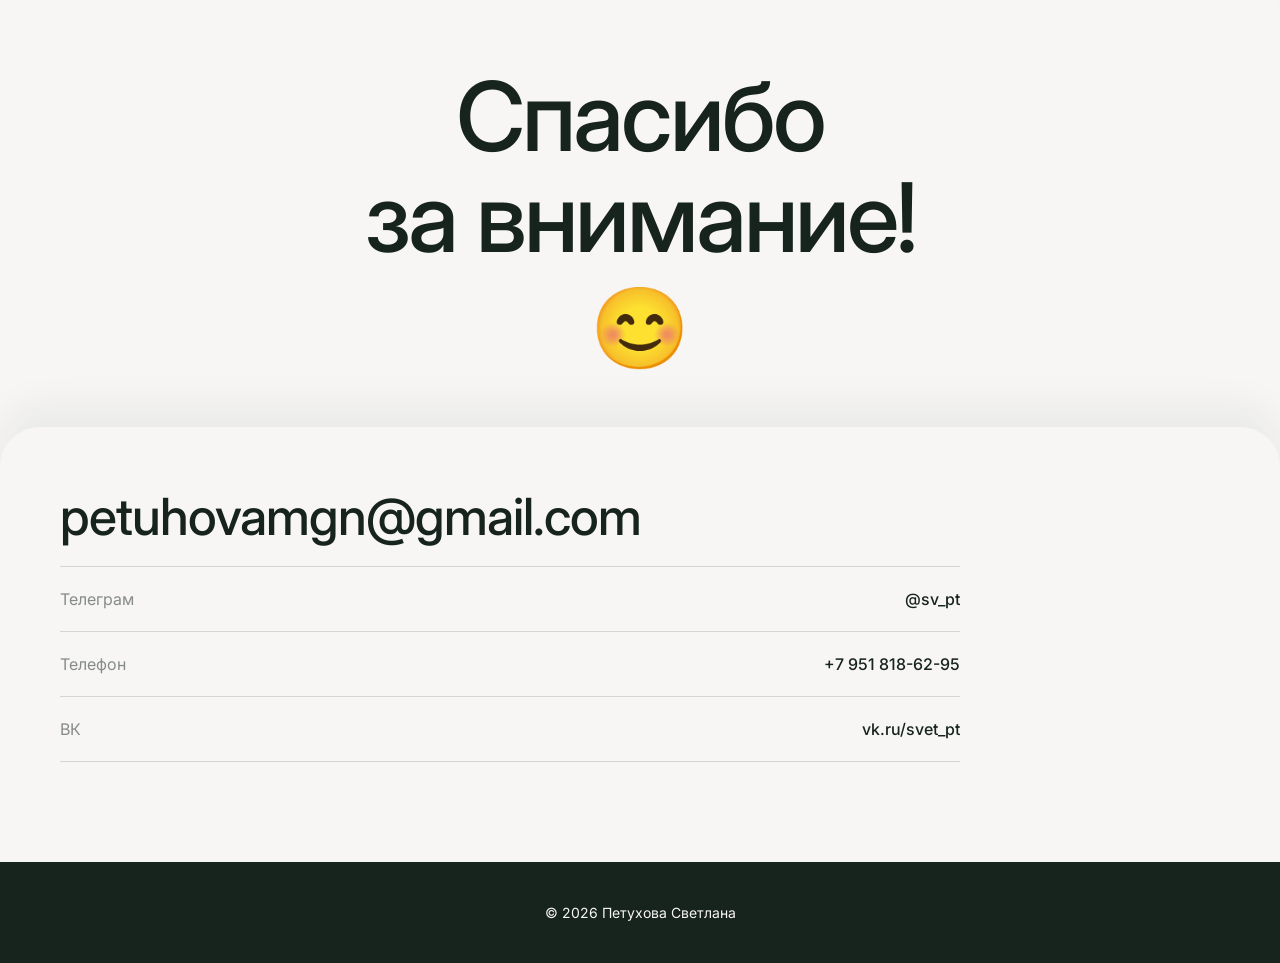
==== commit 92d797ff: "Update index.html" ====
--- a/index.html
+++ b/index.html
@@ -148,6 +148,29 @@
 
         <div class="experience-list">
 
+
+  <!-- ПЛАШКА 2: BWT — учебный проект -->
+          <div class="experience-item">
+            <button class="experience-header" onclick="toggleExperience(this)">
+              <div class="experience-header__left">
+                <h3 class="experience-header__title">BWT — редизайн мобильного приложения бассейна</h3>
+                <p class="experience-header__place">Август — Сентябрь 2026 · учебный проект</p>
+              </div>
+              <span class="experience-header__icon"></span>
+            </button>
+
+            <div class="experience-body">
+              <ul class="experience-body__list">
+                <li><strong>Провела 4 пользовательских интервью</strong> и выявила основные проблемы сценария записи.</li>
+                <li><strong>Перепроектировала поиск и запись на тренировки</strong>, собрала интерактивный прототип.</li>
+                <li><strong>Провела usability-тестирование и итерацию решения</strong>; 4/4 участников завершили основной сценарий, среднее время — около 30 секунд.</li>
+              </ul>
+            </div>
+          </div>
+
+        </div>
+
+          
           <!-- ПЛАШКА 1: Медиацентр -->
           <div class="experience-item">
             <button class="experience-header" onclick="toggleExperience(this)">
@@ -168,27 +191,7 @@
             </div>
           </div>
 
-          <!-- ПЛАШКА 2: BWT — учебный проект -->
-          <div class="experience-item">
-            <button class="experience-header" onclick="toggleExperience(this)">
-              <div class="experience-header__left">
-                <h3 class="experience-header__title">BWT — редизайн мобильного приложения бассейна</h3>
-                <p class="experience-header__place">Product Designer · 2026 · учебный проект</p>
-              </div>
-              <span class="experience-header__icon"></span>
-            </button>
-
-            <div class="experience-body">
-              <ul class="experience-body__list">
-                <li><strong>Провела 4 пользовательских интервью</strong> и выявила основные проблемы сценария записи.</li>
-                <li><strong>Перепроектировала поиск и запись на тренировки</strong>, собрала интерактивный прототип.</li>
-                <li><strong>Провела usability-тестирование и итерацию решения</strong>; 4/4 участников завершили основной сценарий, среднее время — около 30 секунд.</li>
-              </ul>
-            </div>
-          </div>
-
-        </div>
-
+        
       </div>
     </section>
 
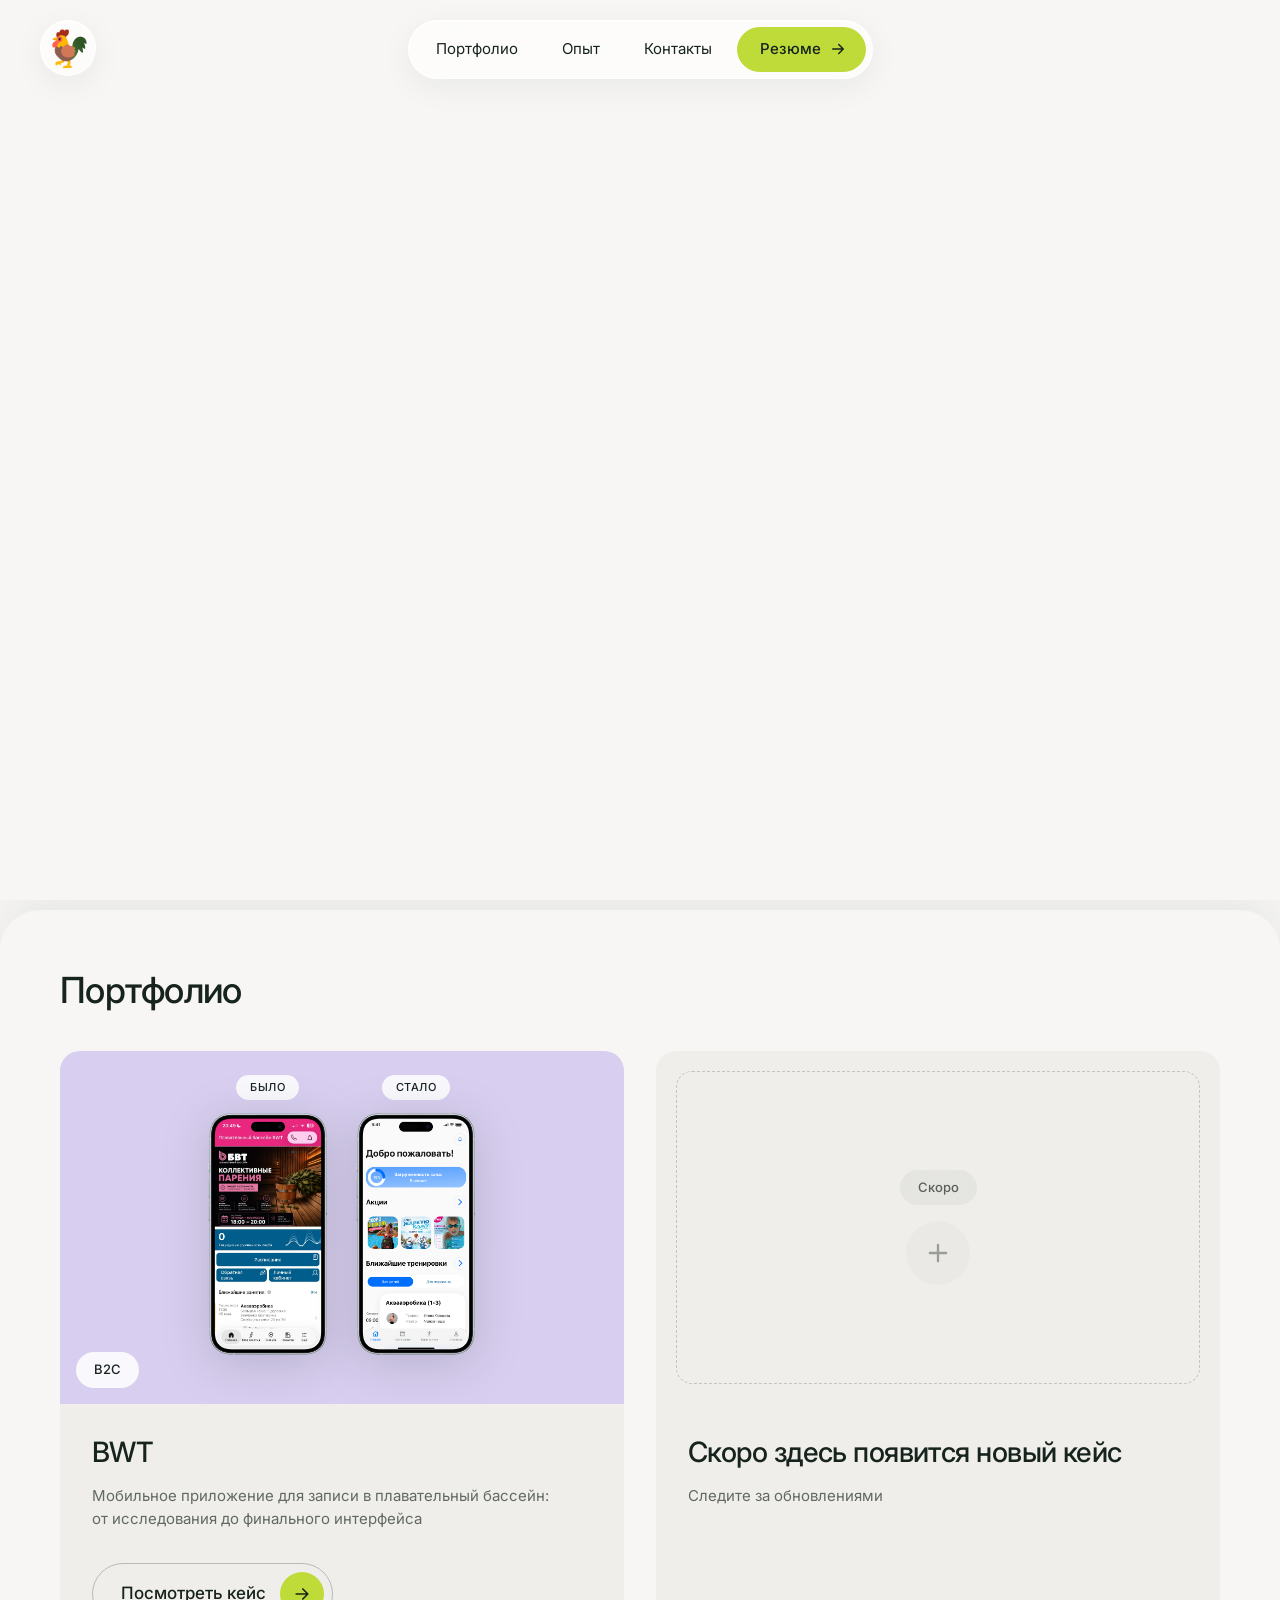
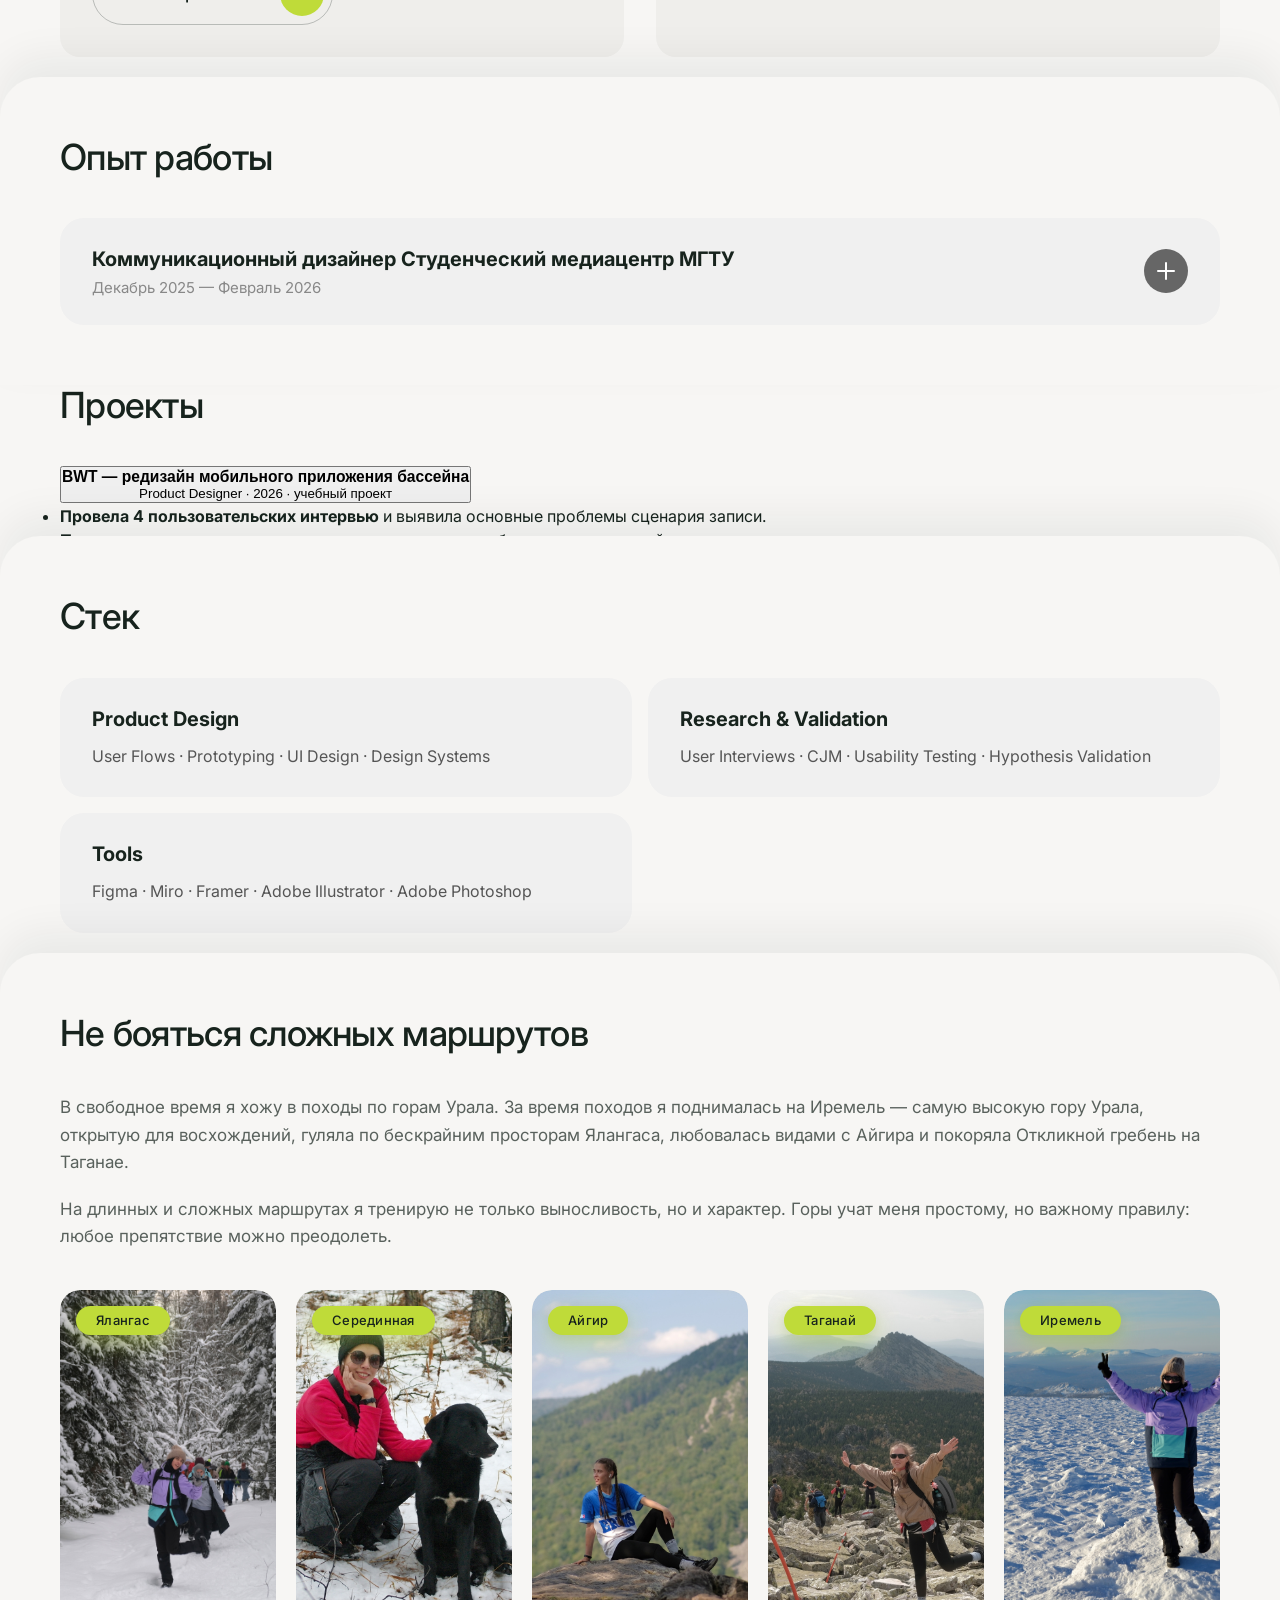
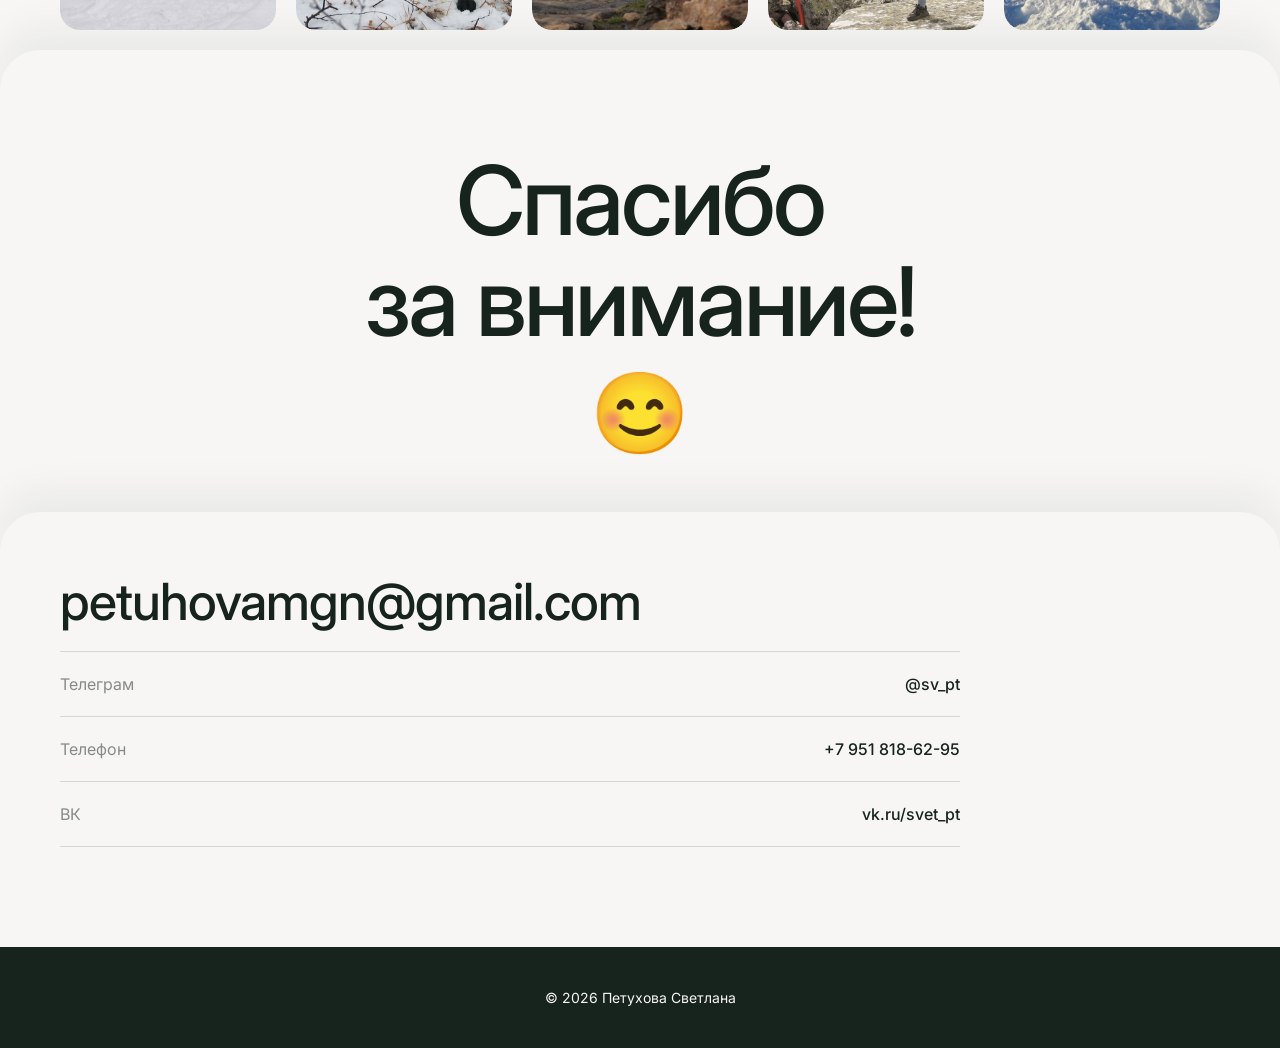
==== commit cebb0ad3: "Update index.html" ====
--- a/index.html
+++ b/index.html
@@ -140,7 +140,7 @@
     </section>
 
 
-        <!-- ===== ОПЫТ ===== -->
+         <!-- ===== ОПЫТ ===== -->
     <section id="about" class="experience-section">
       <div class="container">
 
@@ -148,30 +148,6 @@
 
         <div class="experience-list">
 
-
-  <!-- ПЛАШКА 2: BWT — учебный проект -->
-          <div class="experience-item">
-            <button class="experience-header" onclick="toggleExperience(this)">
-              <div class="experience-header__left">
-                <h3 class="experience-header__title">BWT — редизайн мобильного приложения бассейна</h3>
-                <p class="experience-header__place">Август — Сентябрь 2026 · учебный проект</p>
-              </div>
-              <span class="experience-header__icon"></span>
-            </button>
-
-            <div class="experience-body">
-              <ul class="experience-body__list">
-                <li><strong>Провела 4 пользовательских интервью</strong> и выявила основные проблемы сценария записи.</li>
-                <li><strong>Перепроектировала поиск и запись на тренировки</strong>, собрала интерактивный прототип.</li>
-                <li><strong>Провела usability-тестирование и итерацию решения</strong>; 4/4 участников завершили основной сценарий, среднее время — около 30 секунд.</li>
-              </ul>
-            </div>
-          </div>
-
-        </div>
-
-          
-          <!-- ПЛАШКА 1: Медиацентр -->
           <div class="experience-item">
             <button class="experience-header" onclick="toggleExperience(this)">
               <div class="experience-header__left">
@@ -191,7 +167,39 @@
             </div>
           </div>
 
-        
+        </div>
+
+      </div>
+    </section>
+
+    <!-- ===== ПРОЕКТЫ ===== -->
+    <section id="projects" class="projects-section">
+      <div class="container">
+
+        <h2 class="section-title">Проекты</h2>
+
+        <div class="experience-list">
+
+          <div class="experience-item">
+            <button class="experience-header" onclick="toggleExperience(this)">
+              <div class="experience-header__left">
+                <h3 class="experience-header__title">BWT — редизайн мобильного приложения бассейна</h3>
+                <p class="experience-header__place">Product Designer · 2026 · учебный проект</p>
+              </div>
+              <span class="experience-header__icon"></span>
+            </button>
+
+            <div class="experience-body">
+              <ul class="experience-body__list">
+                <li><strong>Провела 4 пользовательских интервью</strong> и выявила основные проблемы сценария записи.</li>
+                <li><strong>Перепроектировала поиск и запись на тренировки</strong>, собрала интерактивный прототип.</li>
+                <li><strong>Провела usability-тестирование и итерацию решения</strong>; 4/4 участников завершили основной сценарий, среднее время — около 30 секунд.</li>
+              </ul>
+            </div>
+          </div>
+
+        </div>
+
       </div>
     </section>
 
--- a/style.css
+++ b/style.css
@@ -156,7 +156,6 @@
   transform: translateX(3px);
 }
 
-/* Петушок */
 .navbar__logo {
   position: fixed;
   top: 20px;
@@ -440,23 +439,27 @@
   z-index: 3;
 }
 
+/* Список плашек — жёсткий flex с gap */
 #about .experience-list {
-  display: flex;
-  flex-direction: column;
-  gap: 16px;
+  display: flex !important;
+  flex-direction: column !important;
+  gap: 20px !important;
   width: 100%;
 }
 
+/* Плашка */
 #about .experience-item {
-  background: #f0f0f0;
-  border-radius: 24px;
-  overflow: hidden;
-  width: 100%;
+  display: block !important;
+  background: #f0f0f0 !important;
+  border-radius: 24px !important;
+  overflow: hidden !important;
+  width: 100% !important;
+  margin: 0 !important;
   transition: background 0.2s ease, box-shadow 0.2s ease;
 }
 
 #about .experience-item.is-open {
-  background: #fff;
+  background: #fff !important;
   box-shadow: 0 4px 20px rgba(0, 0, 0, 0.06);
 }
 
@@ -918,10 +921,8 @@
 }
 
 /* ============================================================
-   АДАПТИВ
-   ============================================================ */
-
-/* Планшет */
+   АДАПТИВ — ПЛАНШЕТ
+   ============================================================ */
 @media (max-width: 991px) {
   .container {
     padding: 0 32px;
@@ -995,7 +996,9 @@
   }
 }
 
-/* Телефон */
+/* ============================================================
+   АДАПТИВ — ТЕЛЕФОН
+   ============================================================ */
 @media (max-width: 767px) {
   body {
     padding-top: 80px;
@@ -1075,7 +1078,10 @@
   .portfolio-card__body { padding: 24px; }
   .portfolio-card__preview { gap: 12px; padding: 24px 20px 40px; }
 
-  /* Опыт */
+  /* Опыт — отступы сохраняются */
+  #about .experience-list {
+    gap: 16px !important;
+  }
   #about .experience-header { padding: 20px; }
   #about .experience-body { padding: 0 20px; }
   #about .experience-item.is-open .experience-body { padding: 0 20px 20px 20px; }
@@ -1106,7 +1112,9 @@
   .contacts__row { font-size: 14px; padding: 16px 0; }
 }
 
-/* Совсем маленькие экраны */
+/* ============================================================
+   АДАПТИВ — МАЛЕНЬКИЕ ЭКРАНЫ
+   ============================================================ */
 @media (max-width: 479px) {
   .navbar__link {
     padding: 6px 7px;
@@ -1116,4 +1124,4 @@
   .navbar__cta {
     padding: 6px 7px 6px 10px;
   }
-
+}
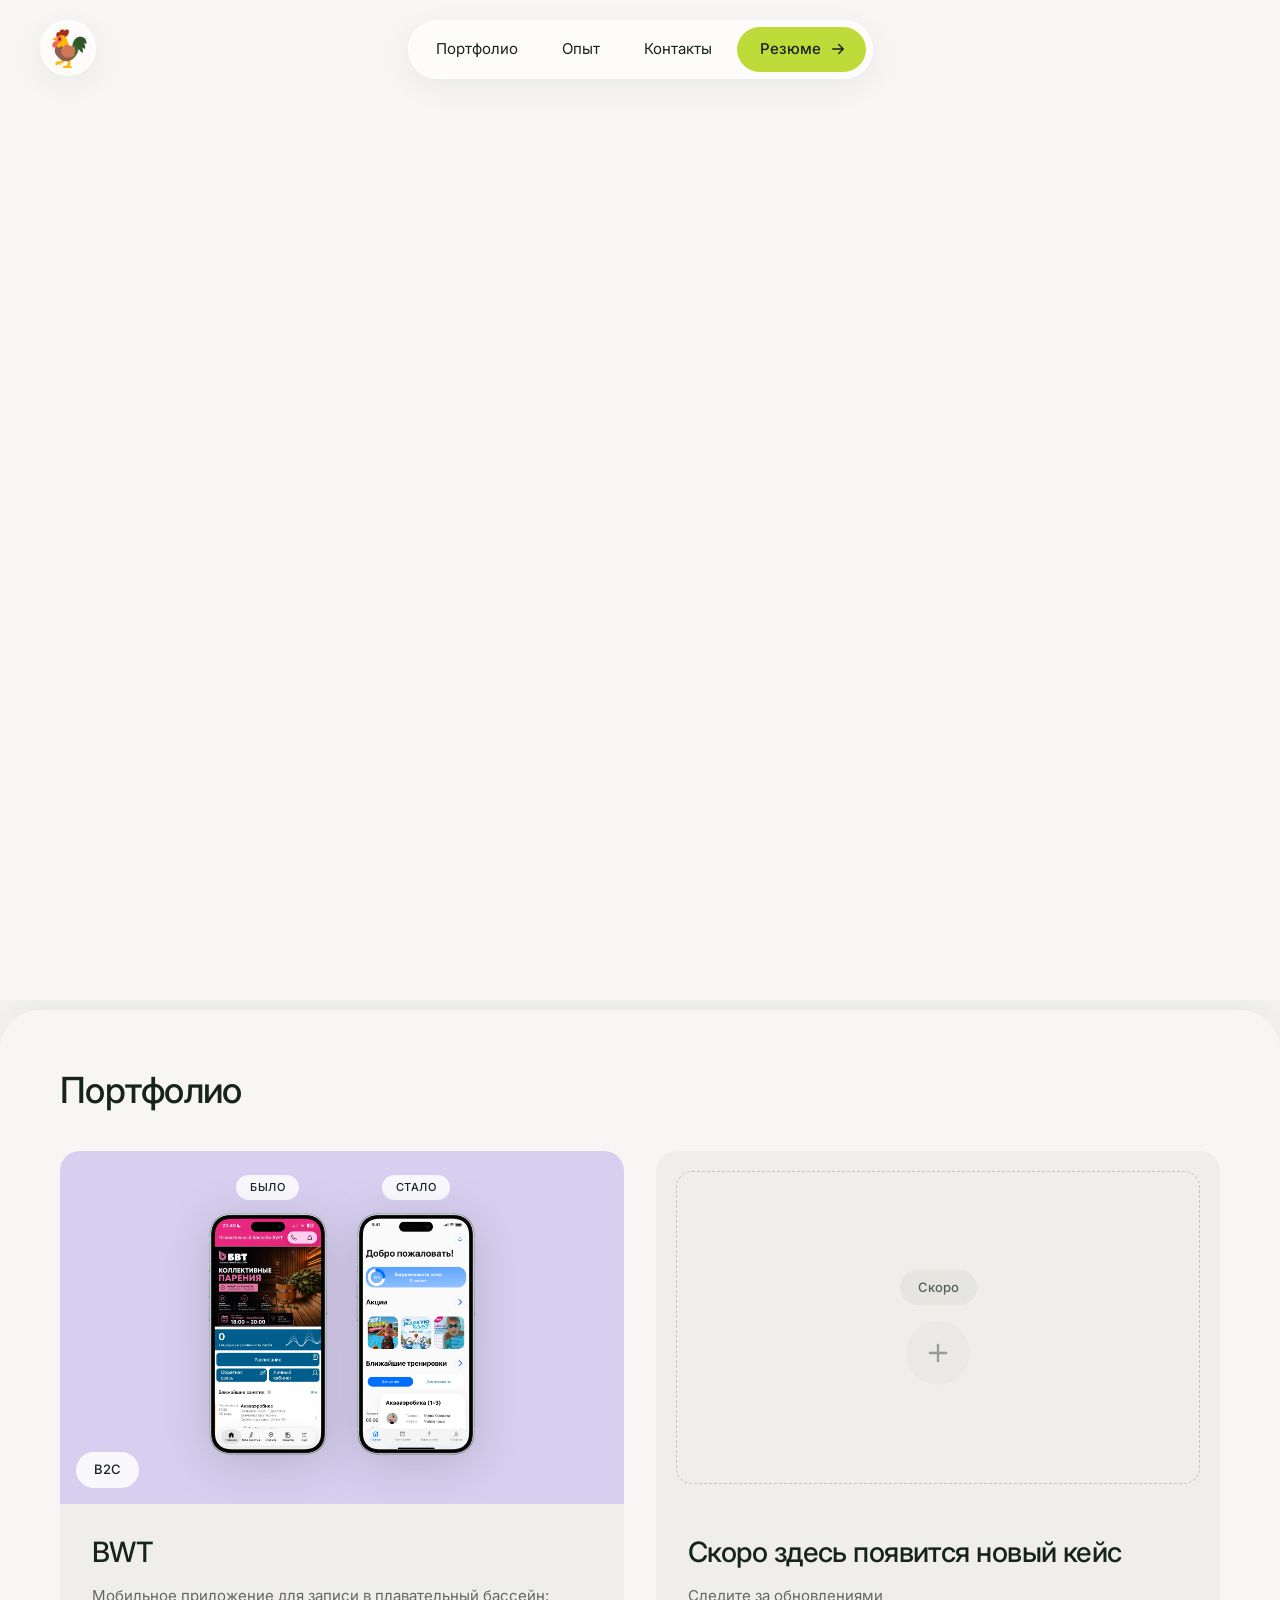
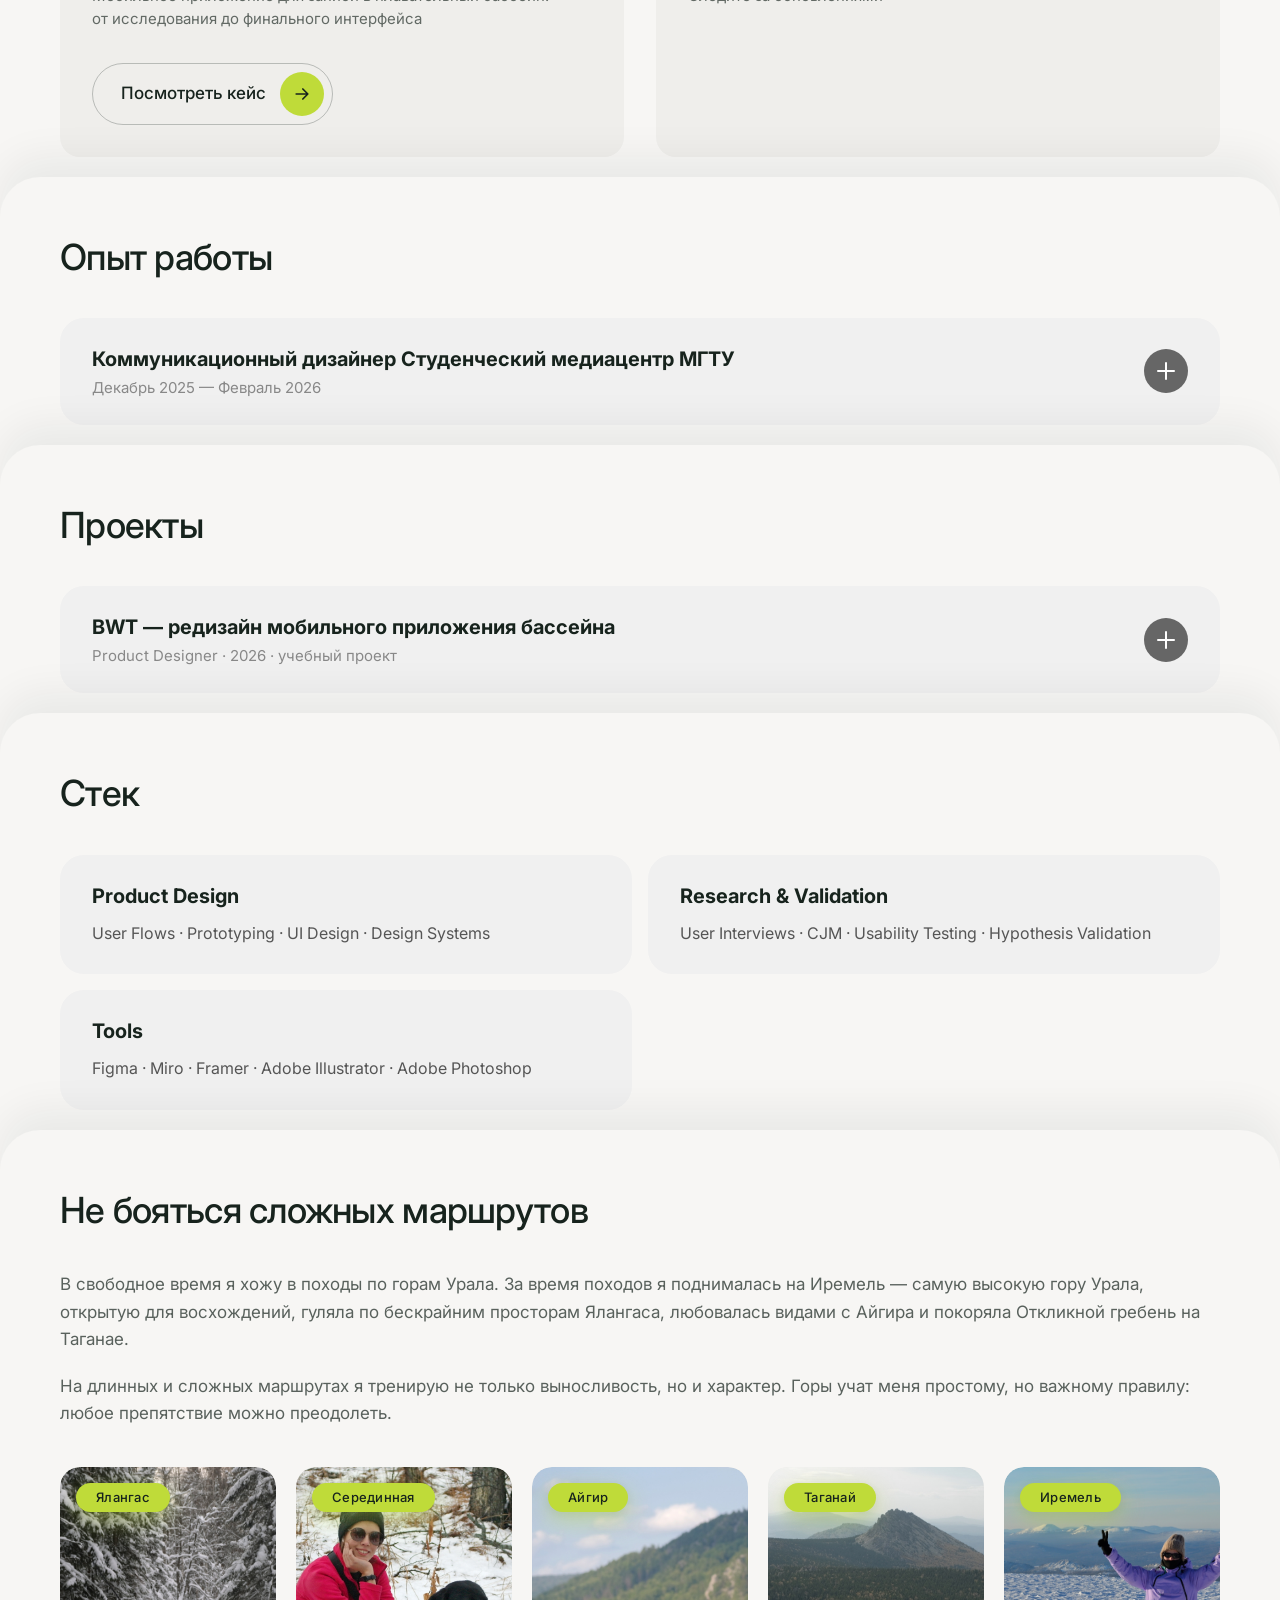
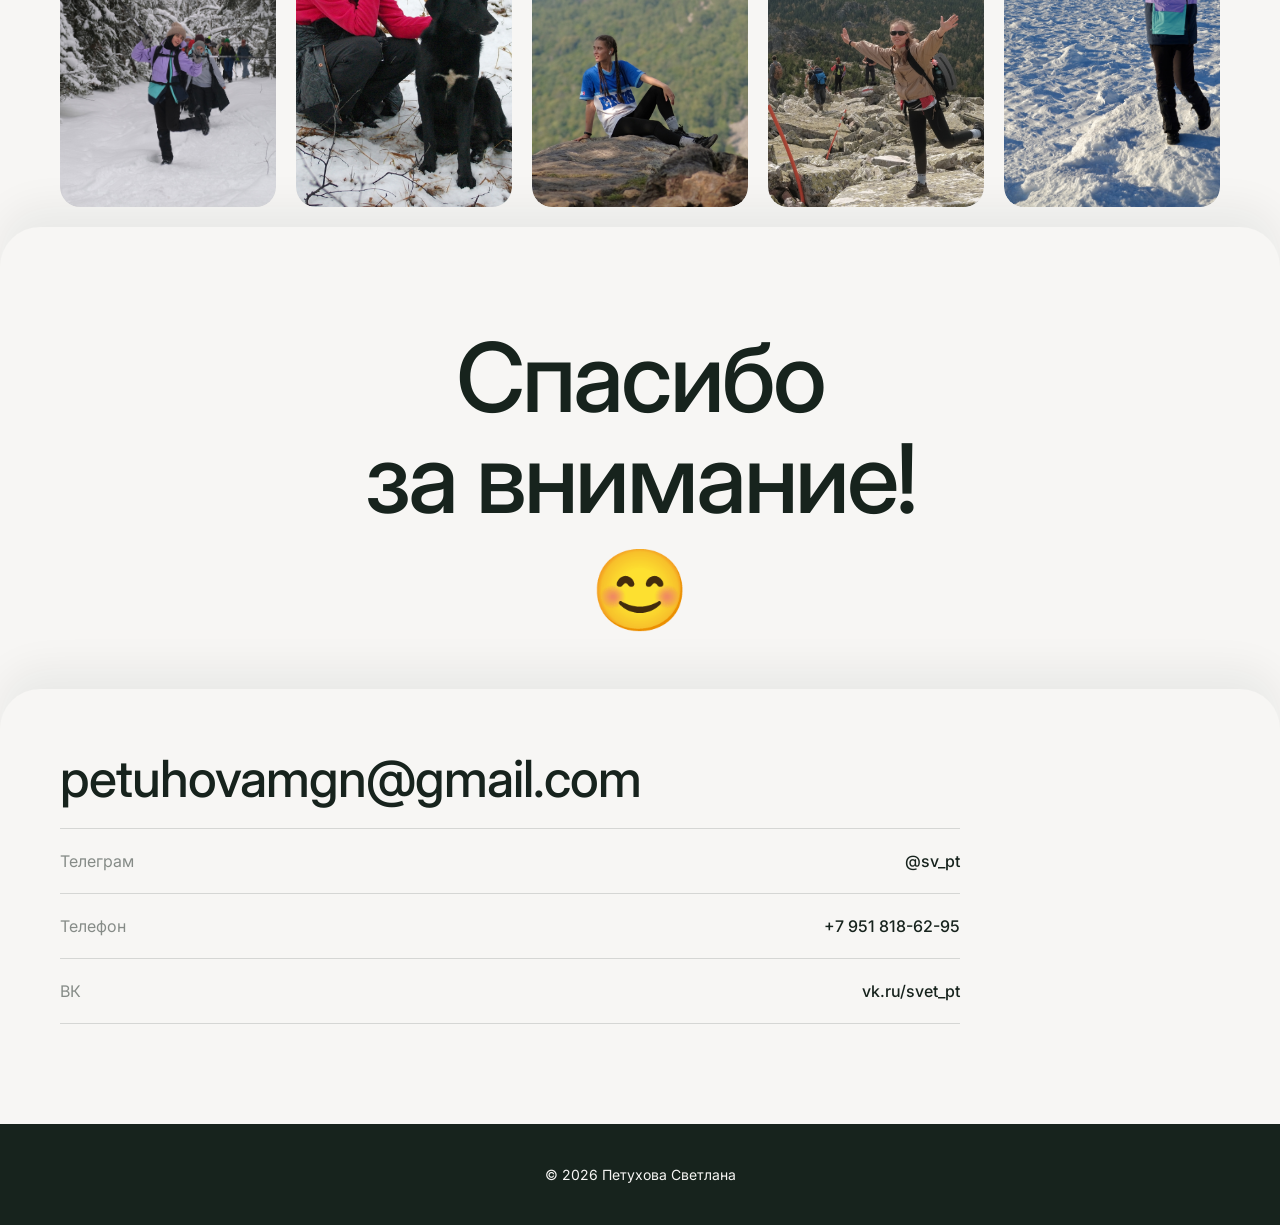
==== commit 1da2dd92: "Update index.html" ====
--- a/index.html
+++ b/index.html
@@ -12,6 +12,22 @@
   <script type="module" src="https://cdn.spline.design/@splinetool/hana-viewer@1.2.54/hana-viewer.js"></script>
 
   <style>
+
+
+<!-- Yandex.Metrika counter -->
+<script type="text/javascript">
+    (function(m,e,t,r,i,k,a){
+        m[i]=m[i]||function(){(m[i].a=m[i].a||[]).push(arguments)};
+        m[i].l=1*new Date();
+        for (var j = 0; j < document.scripts.length; j++) {if (document.scripts[j].src === r) { return; }}
+        k=e.createElement(t),a=e.getElementsByTagName(t)[0],k.async=1,k.src=r,a.parentNode.insertBefore(k,a)
+    })(window, document,'script','https://mc.yandex.ru/metrika/tag.js?id=113440099', 'ym');
+
+    ym(113440099, 'init', {ssr:true, webvisor:true, clickmap:true, ecommerce:"dataLayer", referrer: document.referrer, url: location.href, accurateTrackBounce:true, trackLinks:true});
+</script>
+<noscript><div><img src="https://mc.yandex.ru/watch/113440099" style="position:absolute; left:-9999px;" alt="" /></div></noscript>
+<!-- /Yandex.Metrika counter -->
+    
     body {
       margin: 0;
       padding: 0;
--- a/style.css
+++ b/style.css
@@ -1125,3 +1125,202 @@
     padding: 6px 7px 6px 10px;
   }
 }
+
+/* ============================================================
+   ПРОЕКТЫ — отдельная секция, как «Опыт»
+   ============================================================ */
+.projects-section {
+  position: relative;
+  padding: 60px 0;
+  background: var(--bg);
+  border-radius: var(--r-40) var(--r-40) 0 0;
+  box-shadow: 0 -20px 40px rgba(23, 35, 29, 0.06);
+  margin-top: -40px;
+  z-index: 3;
+}
+
+/* Список плашек внутри проектов */
+#projects .experience-list {
+  display: flex !important;
+  flex-direction: column !important;
+  gap: 20px !important;
+  width: 100%;
+}
+
+#projects .experience-item {
+  display: block !important;
+  background: #f0f0f0 !important;
+  border-radius: 24px !important;
+  overflow: hidden !important;
+  width: 100% !important;
+  margin: 0 !important;
+  transition: background 0.2s ease, box-shadow 0.2s ease;
+}
+
+#projects .experience-item.is-open {
+  background: #fff !important;
+  box-shadow: 0 4px 20px rgba(0, 0, 0, 0.06);
+}
+
+#projects .experience-header {
+  display: flex;
+  justify-content: space-between;
+  align-items: center;
+  gap: 16px;
+  width: 100%;
+  padding: 28px 32px;
+  background: transparent;
+  border: none;
+  cursor: pointer;
+  text-align: left;
+  font-family: inherit;
+  box-sizing: border-box;
+}
+
+#projects .experience-header__left {
+  display: flex;
+  flex-direction: column;
+  gap: 6px;
+}
+
+#projects .experience-header__title {
+  font-size: 20px;
+  font-weight: 700;
+  margin: 0;
+  color: var(--text);
+  line-height: 1.3;
+}
+
+#projects .experience-header__place {
+  font-size: 15px;
+  color: #888;
+  margin: 0;
+}
+
+#projects .experience-header__icon {
+  position: relative;
+  display: block;
+  width: 44px;
+  height: 44px;
+  min-width: 44px;
+  min-height: 44px;
+  max-width: 44px;
+  max-height: 44px;
+  background: #666;
+  border-radius: 50%;
+  flex-shrink: 0;
+  transition: transform 0.25s ease, background 0.25s ease;
+  padding: 0;
+  box-sizing: border-box;
+}
+
+#projects .experience-header__icon::before {
+  content: "";
+  position: absolute;
+  top: 50%;
+  left: 50%;
+  width: 18px;
+  height: 2px;
+  background: #fff;
+  transform: translate(-50%, -50%);
+  border-radius: 2px;
+}
+
+#projects .experience-header__icon::after {
+  content: "";
+  position: absolute;
+  top: 50%;
+  left: 50%;
+  width: 2px;
+  height: 18px;
+  background: #fff;
+  transform: translate(-50%, -50%);
+  border-radius: 2px;
+}
+
+#projects .experience-item.is-open .experience-header__icon {
+  background: var(--text);
+  transform: rotate(45deg);
+}
+
+#projects .experience-body {
+  max-height: 0;
+  overflow: hidden;
+  transition: max-height 0.35s ease, padding 0.35s ease;
+  padding: 0 32px;
+}
+
+#projects .experience-item.is-open .experience-body {
+  max-height: 1200px;
+  padding: 0 32px 32px 32px;
+}
+
+#projects .experience-body__list {
+  list-style: none;
+  padding: 0;
+  margin: 0;
+  display: flex;
+  flex-direction: column;
+  gap: 16px;
+}
+
+#projects .experience-body__list li {
+  position: relative;
+  padding-left: 28px;
+  font-size: 16px;
+  color: #555;
+  line-height: 1.6;
+}
+
+#projects .experience-body__list li::before {
+  content: "";
+  position: absolute;
+  left: 0;
+  top: 11px;
+  width: 14px;
+  height: 2px;
+  background: var(--lime);
+}
+
+#projects .experience-body__list strong {
+  color: var(--text);
+}
+
+/* Мобильный */
+@media (max-width: 767px) {
+  .projects-section {
+    border-radius: 40px 40px 0 0;
+    box-shadow: 0 -20px 40px rgba(23, 35, 29, 0.06);
+    margin-top: -40px;
+    padding: 40px 0;
+  }
+
+  #projects .experience-list {
+    gap: 16px !important;
+  }
+
+  #projects .experience-header {
+    padding: 20px;
+  }
+
+  #projects .experience-body {
+    padding: 0 20px;
+  }
+
+  #projects .experience-item.is-open .experience-body {
+    padding: 0 20px 20px 20px;
+  }
+
+  #projects .experience-header__title {
+    font-size: 17px;
+  }
+
+  #projects .experience-header__icon {
+    width: 38px;
+    height: 38px;
+    min-width: 38px;
+    min-height: 38px;
+    max-width: 38px;
+    max-height: 38px;
+  }
+}
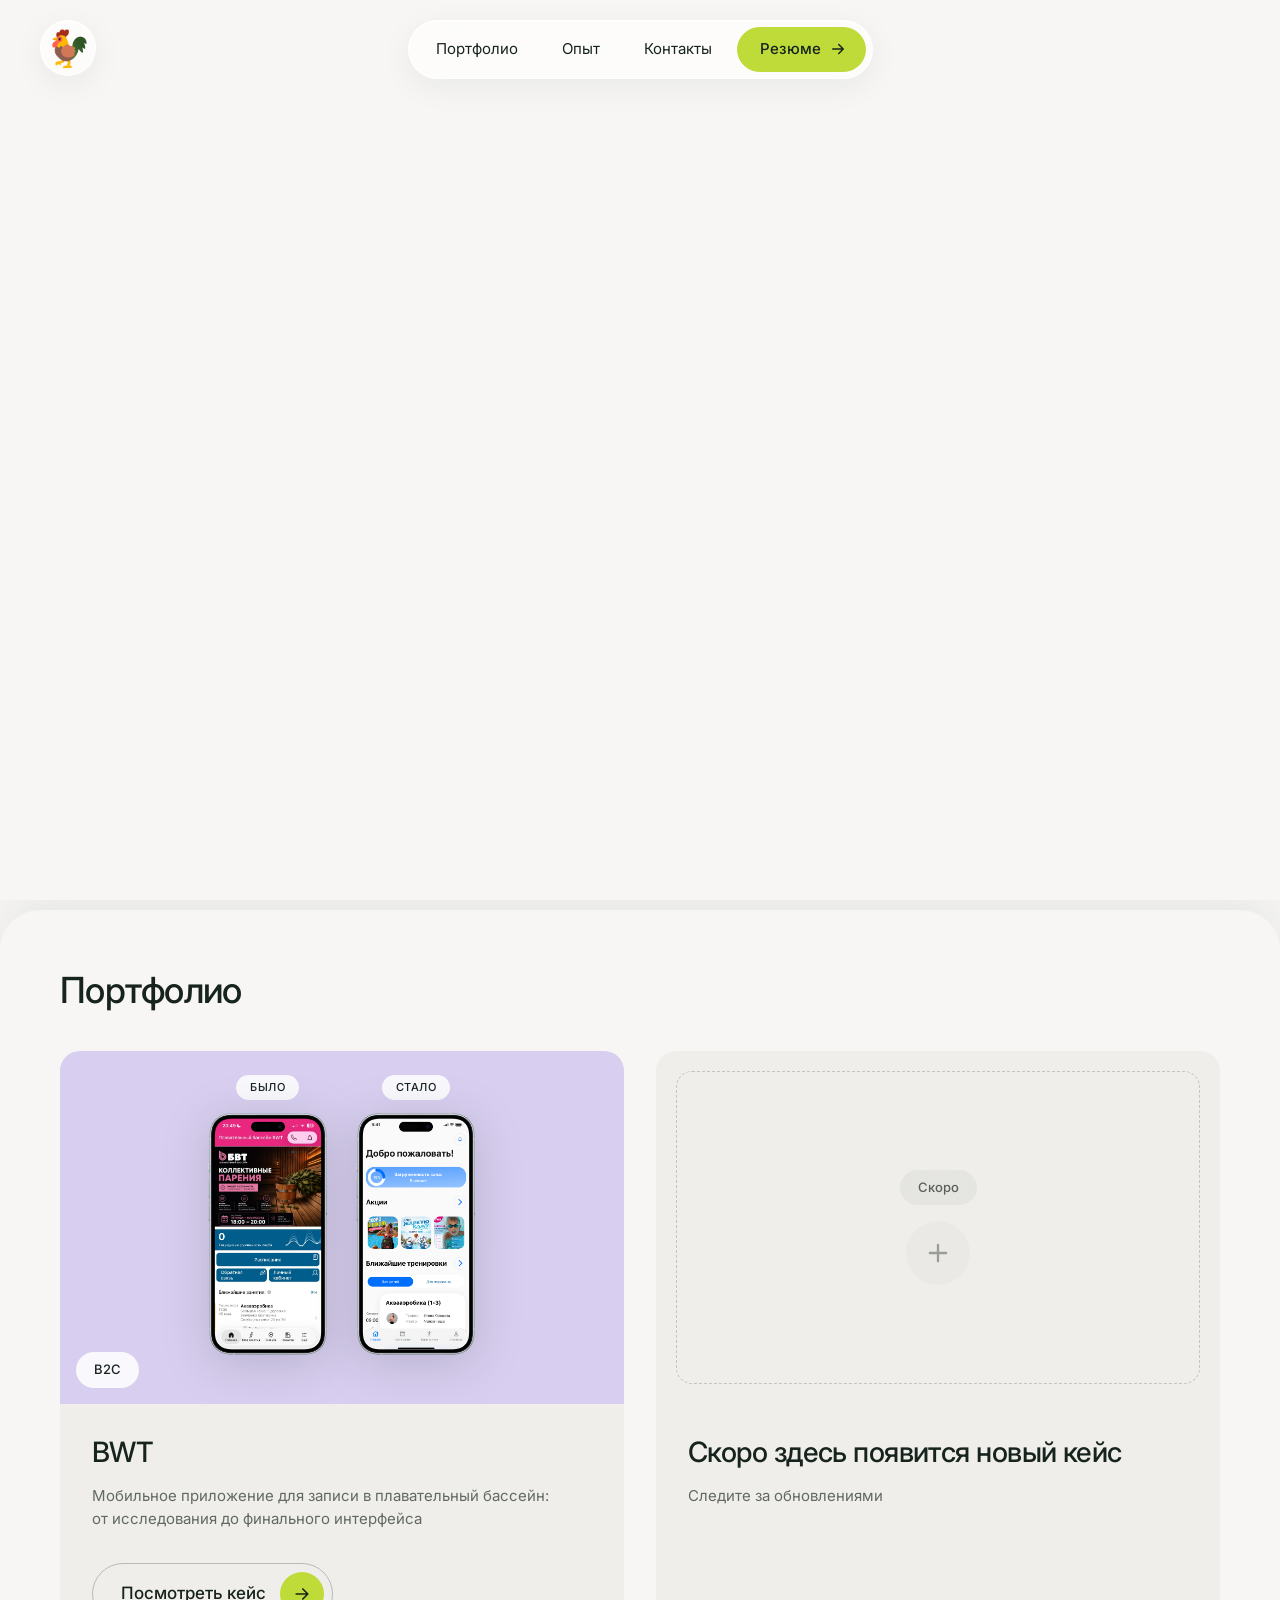
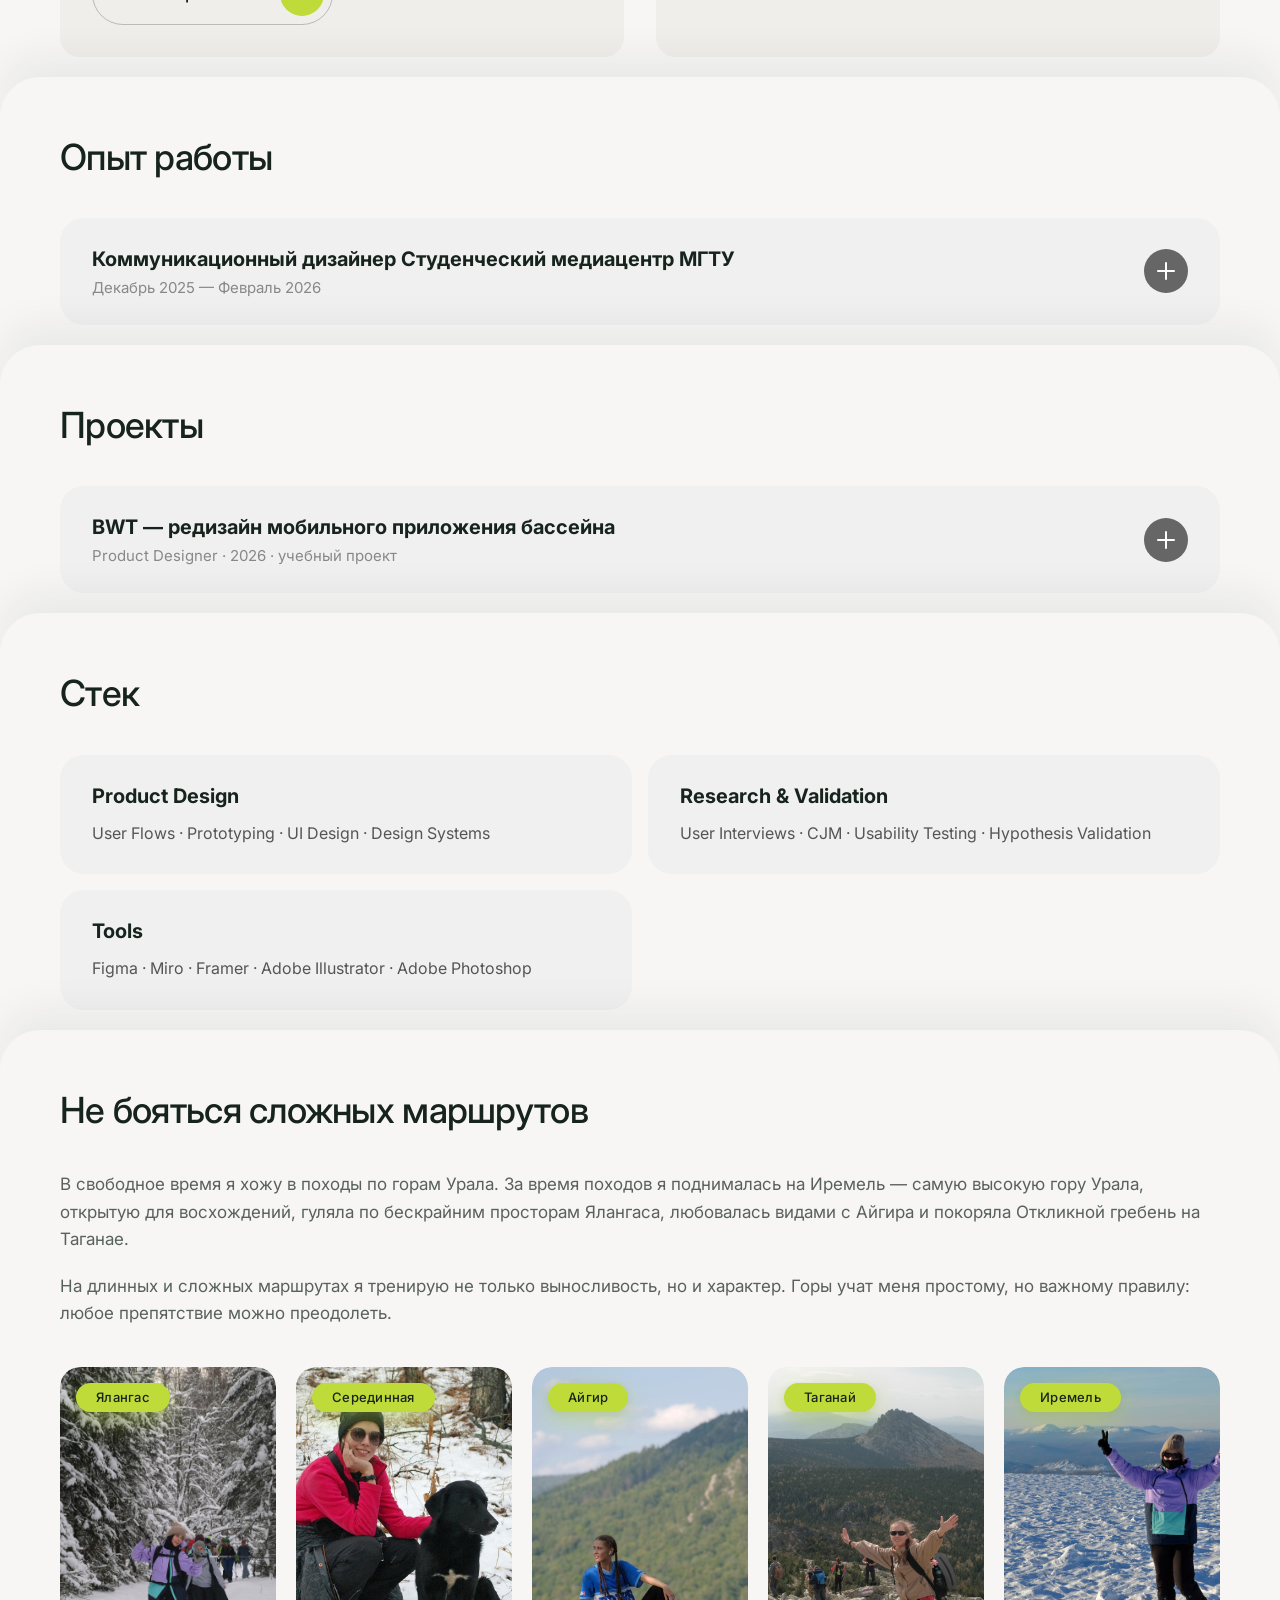
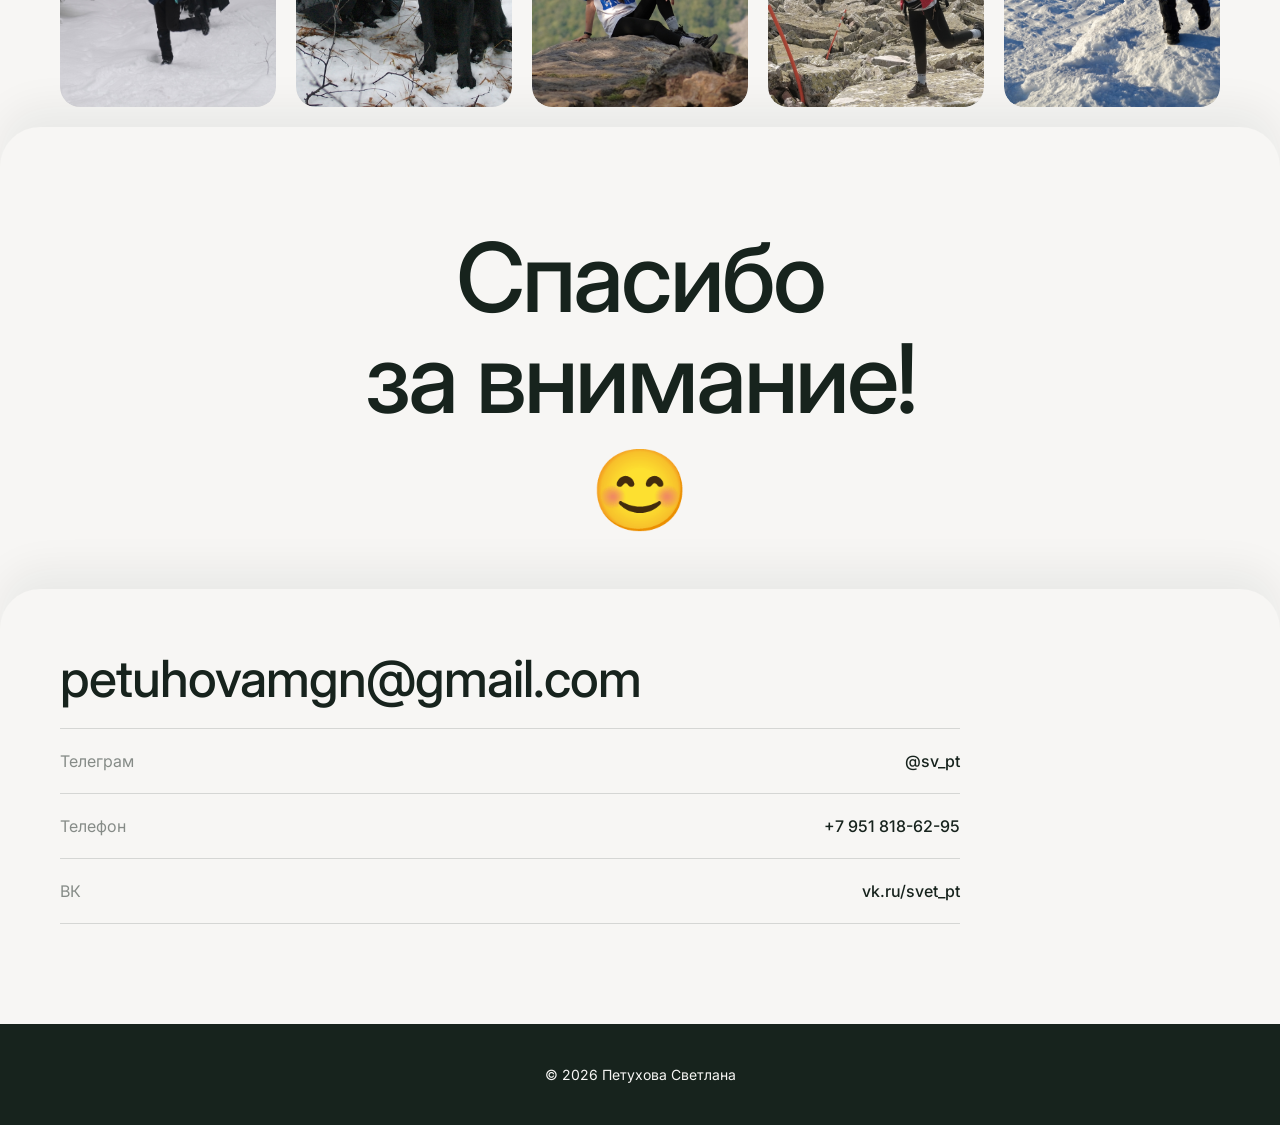
==== commit fb6306b5: "Update index.html" ====
--- a/index.html
+++ b/index.html
@@ -12,22 +12,6 @@
   <script type="module" src="https://cdn.spline.design/@splinetool/hana-viewer@1.2.54/hana-viewer.js"></script>
 
   <style>
-
-
-<!-- Yandex.Metrika counter -->
-<script type="text/javascript">
-    (function(m,e,t,r,i,k,a){
-        m[i]=m[i]||function(){(m[i].a=m[i].a||[]).push(arguments)};
-        m[i].l=1*new Date();
-        for (var j = 0; j < document.scripts.length; j++) {if (document.scripts[j].src === r) { return; }}
-        k=e.createElement(t),a=e.getElementsByTagName(t)[0],k.async=1,k.src=r,a.parentNode.insertBefore(k,a)
-    })(window, document,'script','https://mc.yandex.ru/metrika/tag.js?id=113440099', 'ym');
-
-    ym(113440099, 'init', {ssr:true, webvisor:true, clickmap:true, ecommerce:"dataLayer", referrer: document.referrer, url: location.href, accurateTrackBounce:true, trackLinks:true});
-</script>
-<noscript><div><img src="https://mc.yandex.ru/watch/113440099" style="position:absolute; left:-9999px;" alt="" /></div></noscript>
-<!-- /Yandex.Metrika counter -->
-    
     body {
       margin: 0;
       padding: 0;
@@ -52,6 +36,21 @@
       display: block;
     }
   </style>
+
+  <!-- Yandex.Metrika counter -->
+  <script type="text/javascript">
+      (function(m,e,t,r,i,k,a){
+          m[i]=m[i]||function(){(m[i].a=m[i].a||[]).push(arguments)};
+          m[i].l=1*new Date();
+          for (var j = 0; j < document.scripts.length; j++) {if (document.scripts[j].src === r) { return; }}
+          k=e.createElement(t),a=e.getElementsByTagName(t)[0],k.async=1,k.src=r,a.parentNode.insertBefore(k,a)
+      })(window, document,'script','https://mc.yandex.ru/metrika/tag.js?id=113440099', 'ym');
+
+      ym(113440099, 'init', {ssr:true, webvisor:true, clickmap:true, ecommerce:"dataLayer", referrer: document.referrer, url: location.href, accurateTrackBounce:true, trackLinks:true});
+  </script>
+  <noscript><div><img src="https://mc.yandex.ru/watch/113440099" style="position:absolute; left:-9999px;" alt="" /></div></noscript>
+  <!-- /Yandex.Metrika counter -->
+
 </head>
 <body>
 
@@ -155,8 +154,7 @@
       </div>
     </section>
 
-
-         <!-- ===== ОПЫТ ===== -->
+    <!-- ===== ОПЫТ ===== -->
     <section id="about" class="experience-section">
       <div class="container">
 
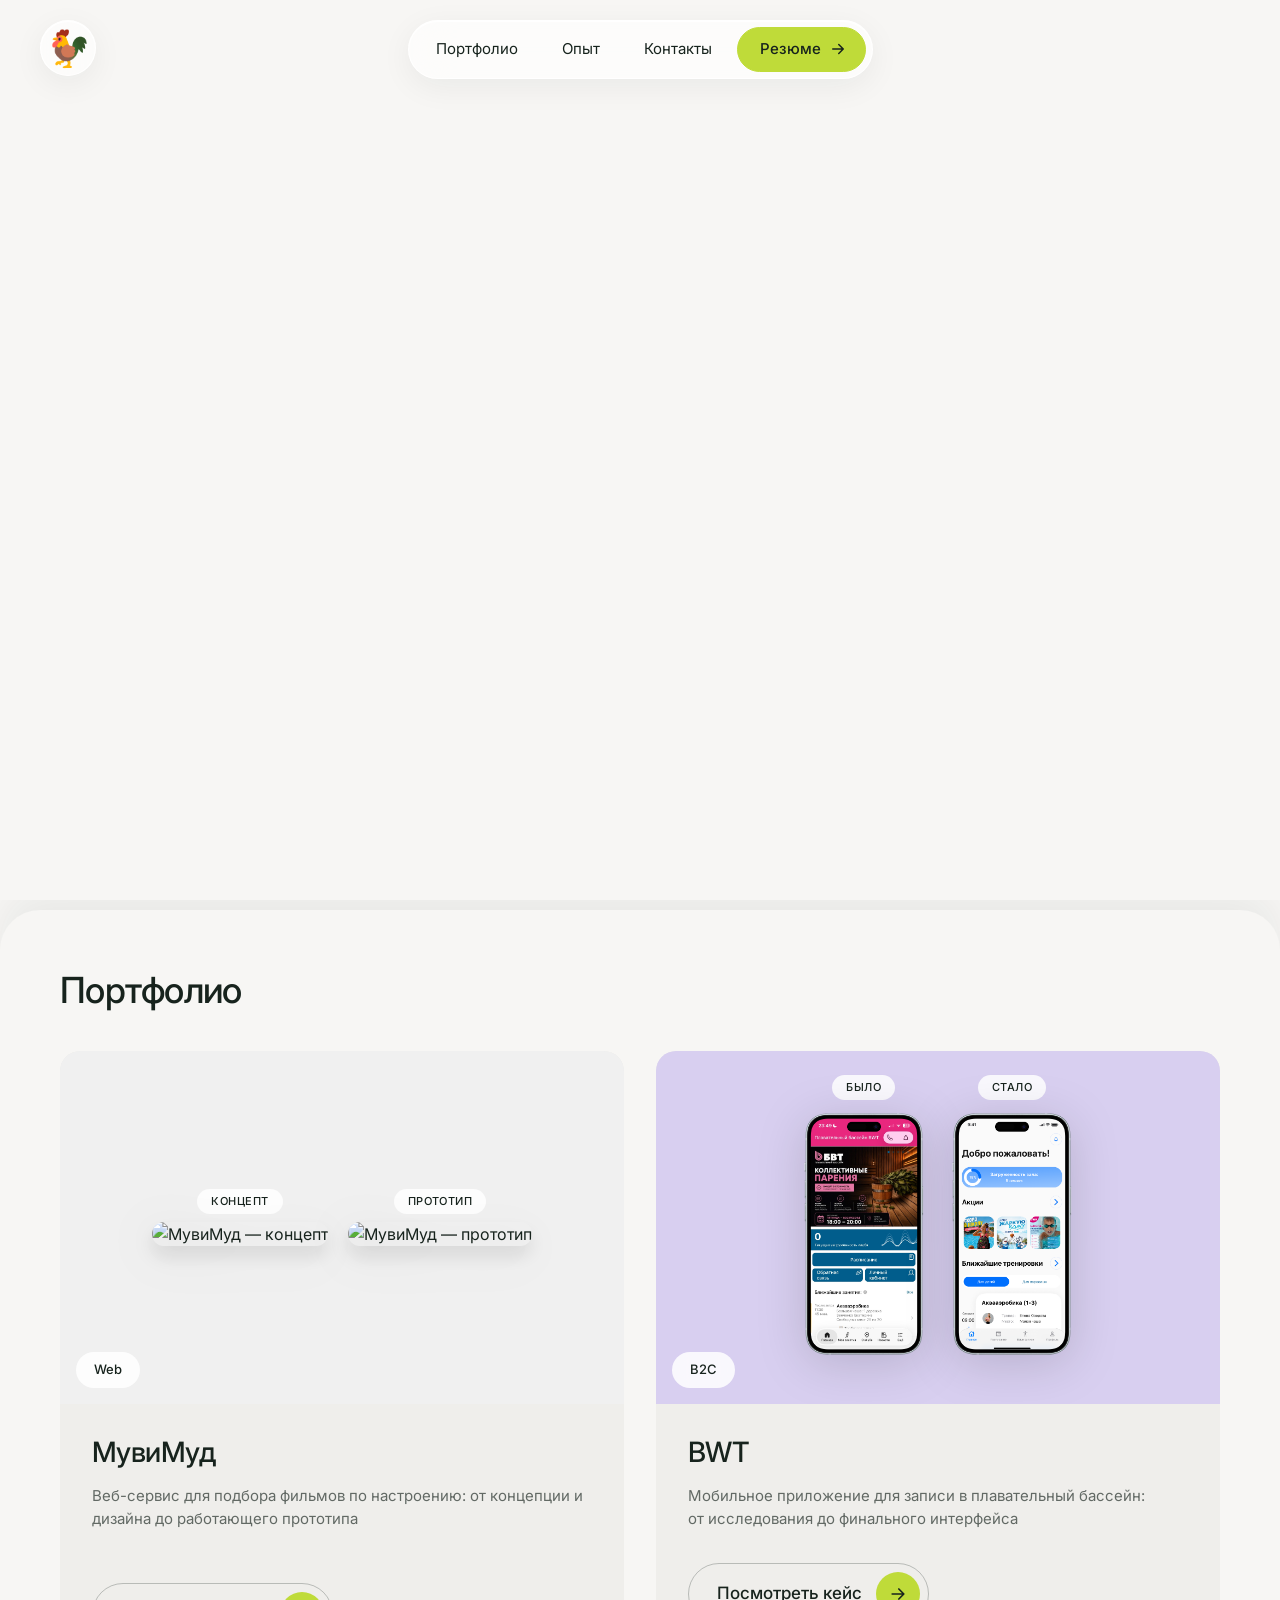
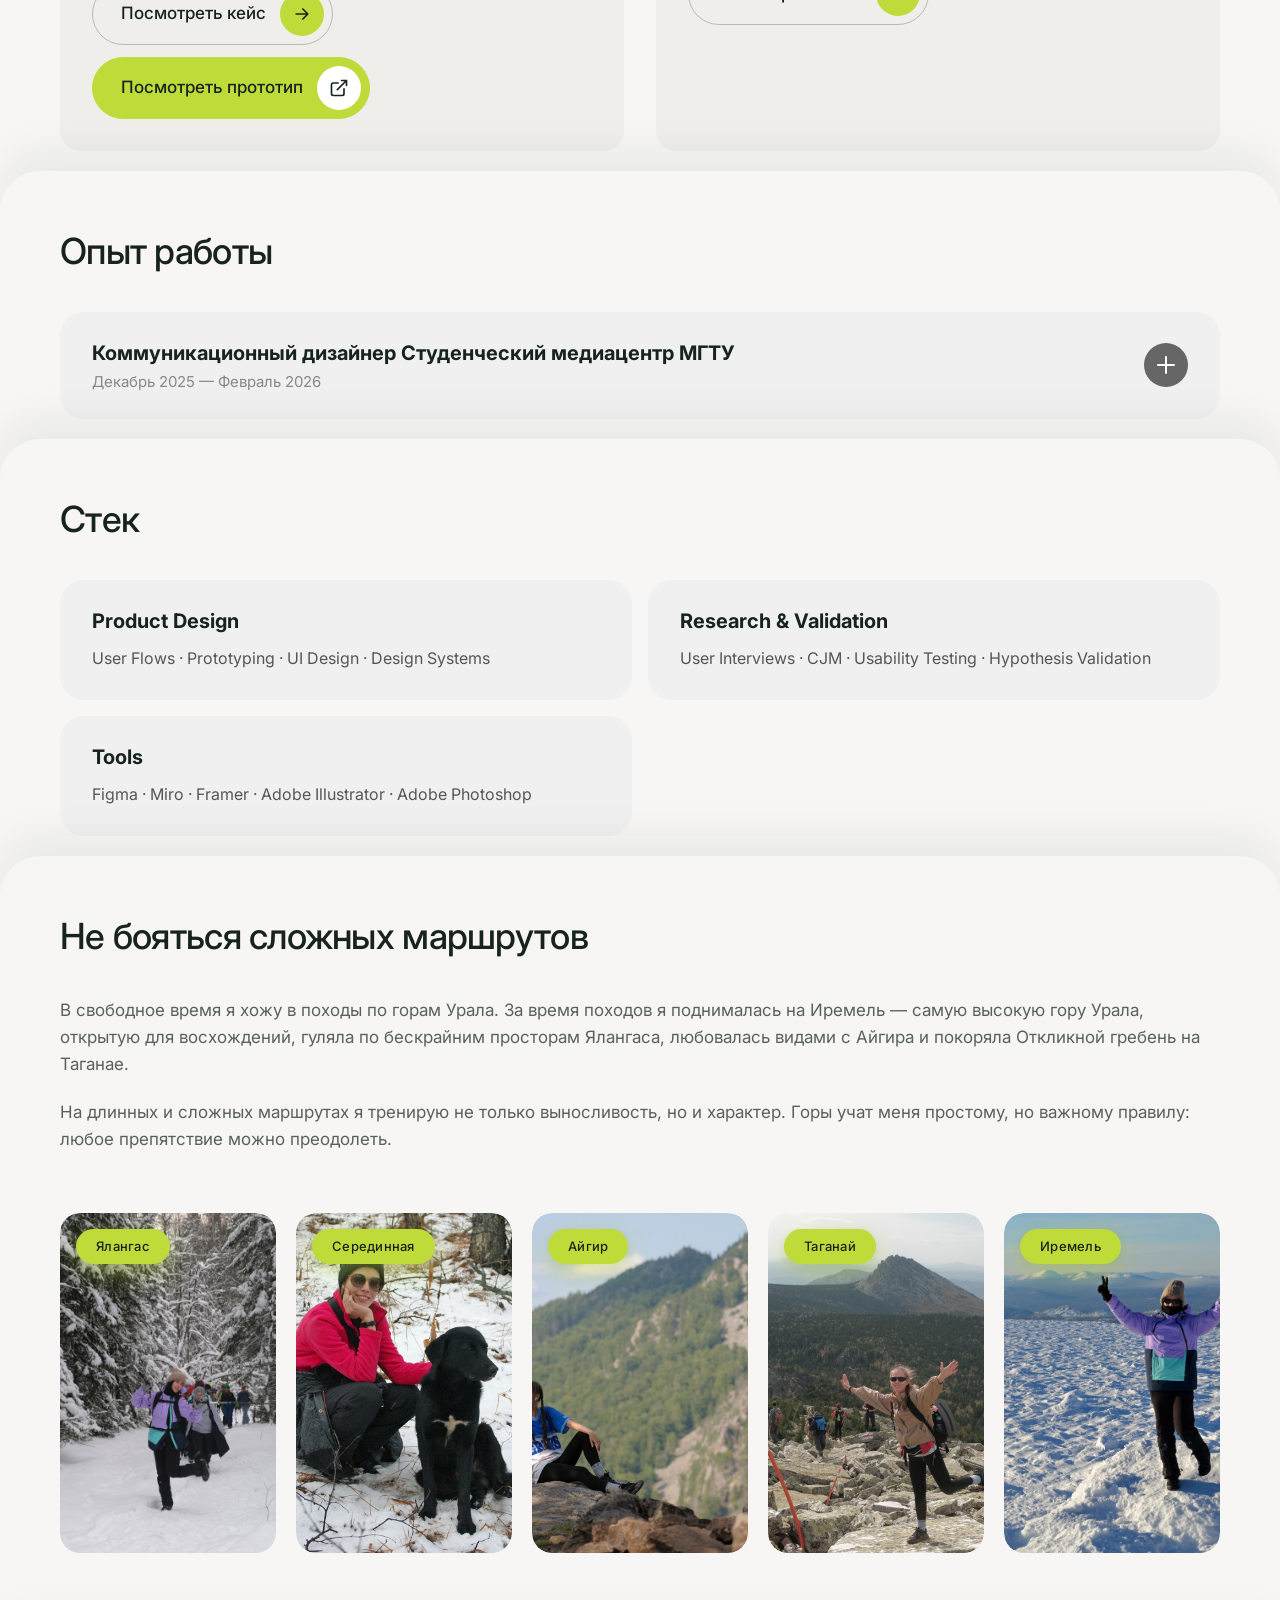
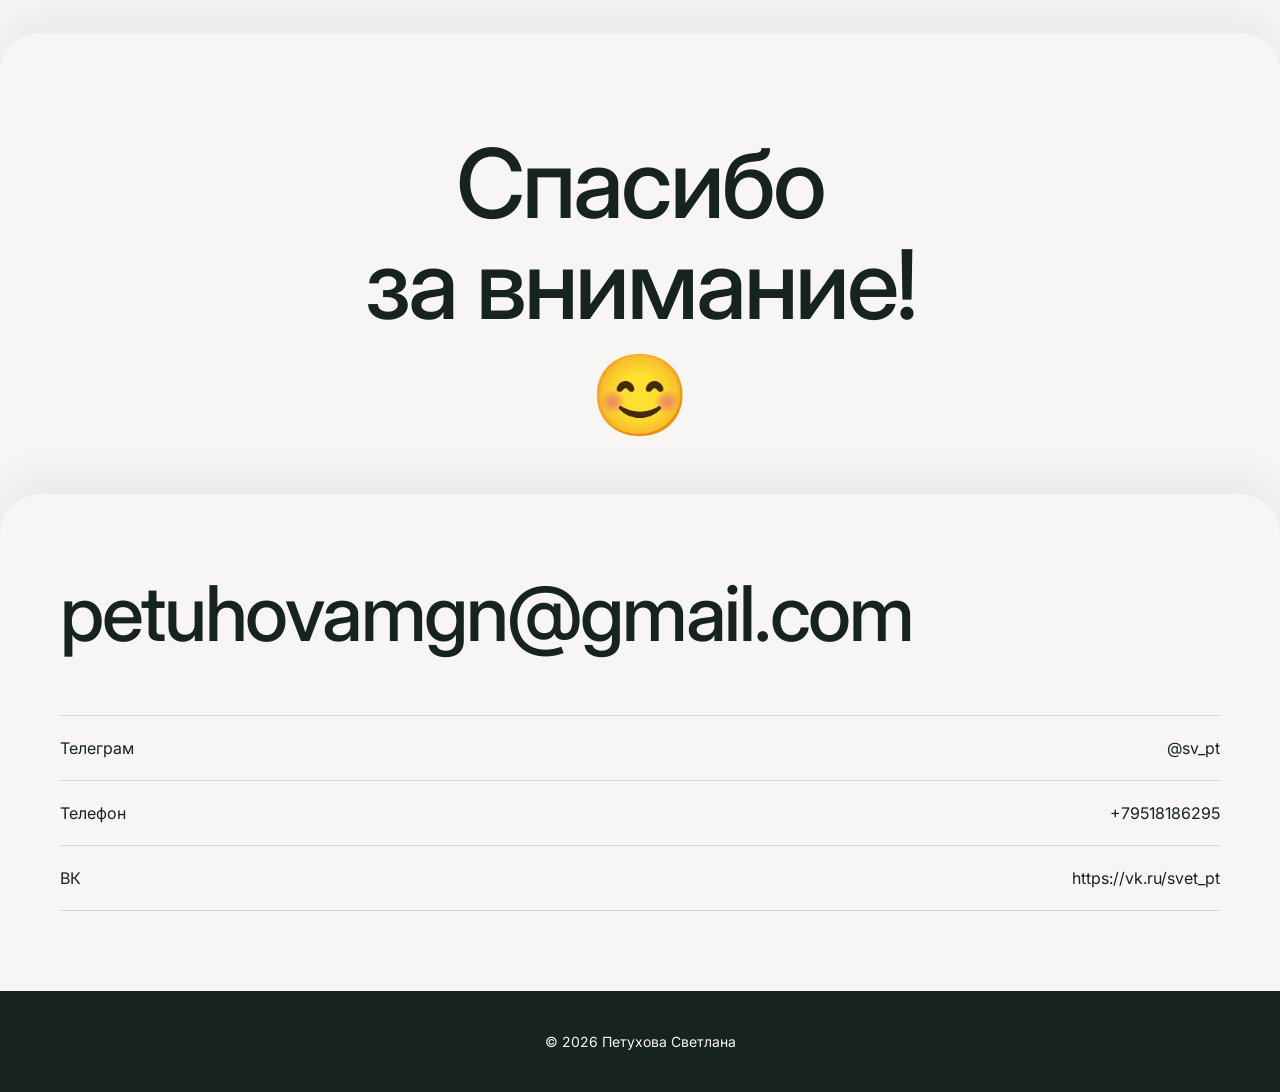
==== commit 3ce68d77: "Update index.html" ====
--- a/index.html
+++ b/index.html
@@ -11,6 +11,27 @@
 
   <script type="module" src="https://cdn.spline.design/@splinetool/hana-viewer@1.2.54/hana-viewer.js"></script>
 
+
+<!-- Yandex.Metrika counter -->
+  <script type="text/javascript">
+      (function(m,e,t,r,i,k,a){
+          m[i]=m[i]||function(){(m[i].a=m[i].a||[]).push(arguments)};
+          m[i].l=1*new Date();
+          for (var j = 0; j < document.scripts.length; j++) {if (document.scripts[j].src === r) { return; }}
+          k=e.createElement(t),a=e.getElementsByTagName(t)[0],k.async=1,k.src=r,a.parentNode.insertBefore(k,a)
+      })(window, document,'script','https://mc.yandex.ru/metrika/tag.js?id=113440099', 'ym');
+
+      ym(113440099, 'init', {ssr:true, webvisor:true, clickmap:true, ecommerce:"dataLayer", referrer: document.referrer, url: location.href, accurateTrackBounce:true, trackLinks:true});
+  </script>
+  <noscript><div><img src="https://mc.yandex.ru/watch/113440099" style="position:absolute; left:-9999px;" alt="" /></div></noscript>
+  <!-- /Yandex.Metrika counter -->
+
+</head>
+<body>
+
+
+
+  
   <style>
     body {
       margin: 0;
@@ -35,22 +56,202 @@
       height: 100%;
       display: block;
     }
+
+    /* ===== ОПЫТ — аккордеон ===== */
+    #about .experience-list {
+      display: flex;
+      flex-direction: column;
+      gap: 16px;
+      width: 100%;
+    }
+
+    #about .experience-item {
+      background: #f0f0f0;
+      border-radius: 24px;
+      overflow: hidden;
+      width: 100%;
+      transition: background 0.2s ease, box-shadow 0.2s ease;
+    }
+
+    #about .experience-item.is-open {
+      background: #fff;
+      box-shadow: 0 4px 20px rgba(0, 0, 0, 0.06);
+    }
+
+    #about .experience-header {
+      display: flex;
+      justify-content: space-between;
+      align-items: center;
+      gap: 16px;
+      width: 100%;
+      padding: 28px 32px;
+      background: transparent;
+      border: none;
+      cursor: pointer;
+      text-align: left;
+      font-family: inherit;
+      box-sizing: border-box;
+    }
+
+    #about .experience-header__left {
+      display: flex;
+      flex-direction: column;
+      gap: 6px;
+    }
+
+    #about .experience-header__title {
+      font-size: 20px;
+      font-weight: 700;
+      margin: 0;
+      color: #17231D;
+      line-height: 1.3;
+    }
+
+    #about .experience-header__place {
+      font-size: 15px;
+      color: #888;
+      margin: 0;
+    }
+
+    #about .experience-header__icon {
+      position: relative;
+      display: block;
+      width: 44px;
+      height: 44px;
+      min-width: 44px;
+      min-height: 44px;
+      background: #666;
+      border-radius: 50%;
+      flex-shrink: 0;
+      transition: transform 0.25s ease, background 0.25s ease;
+      padding: 0;
+      box-sizing: border-box;
+    }
+
+    #about .experience-header__icon::before {
+      content: "";
+      position: absolute;
+      top: 50%;
+      left: 50%;
+      width: 18px;
+      height: 2px;
+      background: #fff;
+      transform: translate(-50%, -50%);
+      border-radius: 2px;
+    }
+
+    #about .experience-header__icon::after {
+      content: "";
+      position: absolute;
+      top: 50%;
+      left: 50%;
+      width: 2px;
+      height: 18px;
+      background: #fff;
+      transform: translate(-50%, -50%);
+      border-radius: 2px;
+    }
+
+    #about .experience-item.is-open .experience-header__icon {
+      background: #17231D;
+      transform: rotate(45deg);
+    }
+
+    #about .experience-body {
+      max-height: 0;
+      overflow: hidden;
+      transition: max-height 0.35s ease, padding 0.35s ease;
+      padding: 0 32px;
+    }
+
+    #about .experience-item.is-open .experience-body {
+      max-height: 1200px;
+      padding: 0 32px 32px 32px;
+    }
+
+    #about .experience-body__list {
+      list-style: none;
+      padding: 0;
+      margin: 0;
+      display: flex;
+      flex-direction: column;
+      gap: 16px;
+    }
+
+    #about .experience-body__list li {
+      position: relative;
+      padding-left: 28px;
+      font-size: 16px;
+      color: #555;
+      line-height: 1.6;
+    }
+
+    #about .experience-body__list li::before {
+      content: "";
+      position: absolute;
+      left: 0;
+      top: 11px;
+      width: 14px;
+      height: 2px;
+      background: #BFDB39;
+    }
+
+    #about .experience-body__list strong {
+      color: #17231D;
+    }
+
+    /* ===== СТЕК ===== */
+    #stack .stack-grid {
+      display: grid;
+      grid-template-columns: repeat(2, 1fr);
+      gap: 16px;
+    }
+
+    #stack .stack-card {
+      background: #f0f0f0;
+      border-radius: 24px;
+      padding: 28px 32px;
+      transition: background 0.2s ease;
+      box-sizing: border-box;
+    }
+
+    #stack .stack-card:hover {
+      background: #e8e8e8;
+    }
+
+    #stack .stack-card__title {
+      font-size: 20px;
+      font-weight: 700;
+      margin: 0 0 12px 0;
+      color: #17231D;
+      line-height: 1.3;
+    }
+
+    #stack .stack-card__list {
+      font-size: 16px;
+      line-height: 1.6;
+      color: #555;
+      margin: 0;
+    }
+
+    @media (max-width: 767px) {
+      #about .experience-header { padding: 20px; }
+      #about .experience-body { padding: 0 20px; }
+      #about .experience-item.is-open .experience-body { padding: 0 20px 20px 20px; }
+      #about .experience-header__title { font-size: 17px; }
+      #about .experience-header__icon {
+        width: 38px;
+        height: 38px;
+        min-width: 38px;
+        min-height: 38px;
+      }
+
+      #stack .stack-grid { grid-template-columns: 1fr; }
+      #stack .stack-card { padding: 20px; }
+      #stack .stack-card__title { font-size: 17px; }
+      #stack .stack-card__list { font-size: 15px; }
+    }
   </style>
-
-  <!-- Yandex.Metrika counter -->
-  <script type="text/javascript">
-      (function(m,e,t,r,i,k,a){
-          m[i]=m[i]||function(){(m[i].a=m[i].a||[]).push(arguments)};
-          m[i].l=1*new Date();
-          for (var j = 0; j < document.scripts.length; j++) {if (document.scripts[j].src === r) { return; }}
-          k=e.createElement(t),a=e.getElementsByTagName(t)[0],k.async=1,k.src=r,a.parentNode.insertBefore(k,a)
-      })(window, document,'script','https://mc.yandex.ru/metrika/tag.js?id=113440099', 'ym');
-
-      ym(113440099, 'init', {ssr:true, webvisor:true, clickmap:true, ecommerce:"dataLayer", referrer: document.referrer, url: location.href, accurateTrackBounce:true, trackLinks:true});
-  </script>
-  <noscript><div><img src="https://mc.yandex.ru/watch/113440099" style="position:absolute; left:-9999px;" alt="" /></div></noscript>
-  <!-- /Yandex.Metrika counter -->
-
 </head>
 <body>
 
@@ -89,24 +290,68 @@
 
         <div class="portfolio-grid">
 
-          <!-- КАРТОЧКА 1: BWT -->
+          <!-- КАРТОЧКА 1: МУВИМУД -->
+          <div class="portfolio-card">
+            <div class="portfolio-card__media" style="background: #f0f0f0;">
+              <div class="portfolio-card__preview">
+                <div class="portfolio-card__item">
+                  <span class="portfolio-card__label">КОНЦЕПТ</span>
+                  <img src="images/Movie1.png" alt="МувиМуд — концепт" class="portfolio-card__img" style="border-radius: 12px; box-shadow: 0 10px 20px rgba(0,0,0,0.1);">
+                </div>
+                <div class="portfolio-card__item">
+                  <!-- Изменил подпись на ПРОТОТИП -->
+                  <span class="portfolio-card__label">ПРОТОТИП</span>
+                  <img src="images/Movie2.png" alt="МувиМуд — прототип" class="portfolio-card__img" style="border-radius: 12px; box-shadow: 0 10px 20px rgba(0,0,0,0.1);">
+                </div>
+              </div>
+              <span class="portfolio-card__badge">Web</span>
+            </div>
+
+            <div class="portfolio-card__body">
+              <h3 class="portfolio-card__title">МувиМуд</h3>
+              <p class="portfolio-card__desc">
+                Веб-сервис для подбора фильмов по настроению: 
+                от концепции и дизайна до работающего прототипа
+              </p>
+              
+              <!-- БЛОК С ДВУМЯ КНОПКАМИ -->
+              <div style="display: flex; gap: 12px; flex-wrap: wrap; margin-top: 20px;">
+                <!-- Кнопка 1: Посмотреть кейс -->
+                <a href="movie.html" class="portfolio-card__btn">
+                  <span>Посмотреть кейс</span>
+                  <span class="portfolio-card__btn-icon">
+                    <svg width="20" height="20" viewBox="0 0 24 24" fill="none" xmlns="http://www.w3.org/2000/svg">
+                      <path d="M5 12h14M13 6l6 6-6 6" stroke="#17231D" stroke-width="2" stroke-linecap="round" stroke-linejoin="round"/>
+                    </svg>
+                  </span>
+                </a>
+
+                <!-- Кнопка 2: Посмотреть прототип -->
+                <a href="https://svptdsgn.github.io/mooviemood/index.html" target="_blank" rel="noopener" class="portfolio-card__btn" style="background: #BFDB39; border-color: #BFDB39; color: #17231D;">
+                  <span>Посмотреть прототип</span>
+                  <span class="portfolio-card__btn-icon" style="background: #fff;">
+                    <svg width="20" height="20" viewBox="0 0 24 24" fill="none" xmlns="http://www.w3.org/2000/svg">
+                      <path d="M18 13v6a2 2 0 0 1-2 2H5a2 2 0 0 1-2-2V8a2 2 0 0 1 2-2h6M15 3h6v6M10 14L21 3" stroke="#17231D" stroke-width="2" stroke-linecap="round" stroke-linejoin="round"/>
+                    </svg>
+                  </span>
+                </a>
+              </div>
+            </div>
+          </div>
+
+          <!-- КАРТОЧКА 2: BWT -->
           <a href="case-bwt.html" class="portfolio-card">
-
             <div class="portfolio-card__media">
               <div class="portfolio-card__preview">
-
                 <div class="portfolio-card__item">
                   <span class="portfolio-card__label">БЫЛО</span>
                   <img src="images/bwt-1.jpg" alt="BWT — было" class="portfolio-card__img">
                 </div>
-
                 <div class="portfolio-card__item">
                   <span class="portfolio-card__label">СТАЛО</span>
                   <img src="images/bwt-2.jpg" alt="BWT — стало" class="portfolio-card__img">
                 </div>
-
               </div>
-
               <span class="portfolio-card__badge">B2C</span>
             </div>
 
@@ -127,29 +372,6 @@
             </div>
           </a>
 
-          <!-- КАРТОЧКА 2: ПУСТАЯ -->
-          <div class="portfolio-card portfolio-card--soon">
-
-            <div class="portfolio-card__media portfolio-card__media--soon">
-              <div class="portfolio-card__soon-inner">
-                <span class="portfolio-card__badge portfolio-card__badge--soon">Скоро</span>
-
-                <div class="portfolio-card__soon-icon">
-                  <svg width="28" height="28" viewBox="0 0 24 24" fill="none" xmlns="http://www.w3.org/2000/svg">
-                    <path d="M12 5v14M5 12h14" stroke="currentColor" stroke-width="2" stroke-linecap="round"/>
-                  </svg>
-                </div>
-              </div>
-            </div>
-
-            <div class="portfolio-card__body">
-              <h3 class="portfolio-card__title">Скоро здесь появится новый кейс</h3>
-              <p class="portfolio-card__desc">
-                Следите за&nbsp;обновлениями
-              </p>
-            </div>
-          </div>
-
         </div>
       </div>
     </section>
@@ -173,41 +395,10 @@
 
             <div class="experience-body">
               <ul class="experience-body__list">
-                <li><strong>Создавала 30+ макетов ежемесячно</strong> для социальных сетей медиацентра. Посты с моими макетами собирали в 1,5 раза больше реакций, чем средние по группе.</li>
-                <li><strong>Занималась разработкой грамот и афиш для мероприятий</strong> — от идеи до финального макета.</li>
-                <li><strong>Работала в связке с главными дизайнерами и SMM-командой</strong> — получала ТЗ, согласовывала правки, сдавала макеты в срок. Часто брала заявки первой, чтобы команда не тормозила контент-план.</li>
-                <li><strong>Генерировала изображения с помощью ИИ</strong> — для ускорения работы над визуалом.</li>
-              </ul>
-            </div>
-          </div>
-
-        </div>
-
-      </div>
-    </section>
-
-    <!-- ===== ПРОЕКТЫ ===== -->
-    <section id="projects" class="projects-section">
-      <div class="container">
-
-        <h2 class="section-title">Проекты</h2>
-
-        <div class="experience-list">
-
-          <div class="experience-item">
-            <button class="experience-header" onclick="toggleExperience(this)">
-              <div class="experience-header__left">
-                <h3 class="experience-header__title">BWT — редизайн мобильного приложения бассейна</h3>
-                <p class="experience-header__place">Product Designer · 2026 · учебный проект</p>
-              </div>
-              <span class="experience-header__icon"></span>
-            </button>
-
-            <div class="experience-body">
-              <ul class="experience-body__list">
-                <li><strong>Провела 4 пользовательских интервью</strong> и выявила основные проблемы сценария записи.</li>
-                <li><strong>Перепроектировала поиск и запись на тренировки</strong>, собрала интерактивный прототип.</li>
-                <li><strong>Провела usability-тестирование и итерацию решения</strong>; 4/4 участников завершили основной сценарий, среднее время — около 30 секунд.</li>
+                <li><strong>Визуальные коммуникации:</strong> ежемесячно разрабатывала 30+ макетов для социальных сетей медиацентра</li>
+                <li><strong>Результат:</strong> 1,5 больше реакций относительно среднего показателя группы</li>
+                <li><strong>Скорость и дедлайны:</strong> заявки от редакции и SMM-команды приходили быстро и часто. Я выполняла их одной из первых — это позволяло команде не тормозить контент-план и выпускать материалы вовремя.</li>
+                <li><strong>Работа с командой:</strong> работала в связке с редакцией и SMM-командой — от получения ТЗ до финального макета. Согласовывала правки с главными дизайнерами.</li>
               </ul>
             </div>
           </div>
@@ -245,93 +436,89 @@
       </div>
     </section>
 
-    <!-- ===== ЕЩЁ ОБО МНЕ ===== -->
-    <section class="about-more" id="hiking">
+       <!-- ===== ЕЩЁ ОБО МНЕ ===== -->
+    <section class="about-more section-stack" id="hiking" style="padding: 60px 0; background: var(--bg); border-radius: 40px 40px 0 0; box-shadow: 0 -20px 40px rgba(23,35,29,0.06); margin-top: -40px; position: relative; z-index: 5;">
       <div class="container">
 
-        <h2 class="section-title">Не бояться сложных маршрутов</h2>
-
-        <div style="max-width: 100%; margin-bottom: 40px;">
-          <p class="about-more__text">
+        <h2 class="section-title" style="font-size: 36px; font-weight: 500; line-height: 1.15; letter-spacing: -0.02em; color: #17231D; margin: 0 0 40px 0;">Не бояться сложных маршрутов</h2>
+
+        <div style="max-width: 100%; margin-bottom: 60px;">
+          <p style="font-size: 17px; line-height: 1.6; color: #17231D; opacity: 0.7; margin-bottom: 20px;">
             В свободное время я хожу в походы по горам Урала. За время походов я поднималась
             на Иремель — самую высокую гору Урала, открытую для восхождений, гуляла по
             бескрайним просторам Ялангаса, любовалась видами с Айгира и покоряла
             Откликной гребень на Таганае.
           </p>
-          <p class="about-more__text">
+          <p style="font-size: 17px; line-height: 1.6; color: #17231D; opacity: 0.7; margin: 0;">
             На длинных и сложных маршрутах я тренирую не только выносливость, но и характер.
             Горы учат меня простому, но важному правилу: любое препятствие можно преодолеть.
           </p>
         </div>
 
-        <div class="about-more__gallery">
-
-          <figure class="about-more__item" data-lightbox="images/hike-1.jpg">
-            <span class="about-more__badge">Ялангас</span>
-            <img src="images/hike-1.jpg" alt="Ялангас">
+        <div style="display: grid; grid-template-columns: repeat(5, 1fr); gap: 20px; padding-bottom: 60px;">
+          <figure style="position: relative; width: 100%; height: 340px; border-radius: 20px; overflow: hidden; margin: 0; cursor: zoom-in;" data-lightbox="images/hike-1.jpg">
+            <span style="position: absolute; top: 16px; left: 16px; z-index: 2; display: inline-flex; align-items: center; padding: 8px 20px; background: #BFDB39; color: #17231D; border-radius: 100px; font-size: 13px; font-weight: 500; letter-spacing: 0.02em; box-shadow: 0 8px 24px rgba(191,219,57,0.4), 0 2px 8px rgba(23,35,29,0.08);">Ялангас</span>
+            <img src="images/hike-1.jpg" alt="Ялангас" style="width: 100%; height: 100%; display: block; object-fit: cover; border-radius: 20px;">
           </figure>
 
-          <figure class="about-more__item" data-lightbox="images/hike-2.jpg">
-            <span class="about-more__badge">Серединная</span>
-            <img src="images/hike-2.jpg" alt="Серединная">
+          <figure style="position: relative; width: 100%; height: 340px; border-radius: 20px; overflow: hidden; margin: 0; cursor: zoom-in;" data-lightbox="images/hike-2.jpg">
+            <span style="position: absolute; top: 16px; left: 16px; z-index: 2; display: inline-flex; align-items: center; padding: 8px 20px; background: #BFDB39; color: #17231D; border-radius: 100px; font-size: 13px; font-weight: 500; letter-spacing: 0.02em; box-shadow: 0 8px 24px rgba(191,219,57,0.4), 0 2px 8px rgba(23,35,29,0.08);">Серединная</span>
+            <img src="images/hike-2.jpg" alt="Серединная" style="width: 100%; height: 100%; display: block; object-fit: cover; border-radius: 20px;">
           </figure>
 
-          <figure class="about-more__item" data-lightbox="images/hike-3.jpg">
-            <span class="about-more__badge">Айгир</span>
-            <img src="images/hike-3.jpg" alt="Айгир">
+          <figure style="position: relative; width: 100%; height: 340px; border-radius: 20px; overflow: hidden; margin: 0; cursor: zoom-in;" data-lightbox="images/hike-3.jpg">
+            <span style="position: absolute; top: 16px; left: 16px; z-index: 2; display: inline-flex; align-items: center; padding: 8px 20px; background: #BFDB39; color: #17231D; border-radius: 100px; font-size: 13px; font-weight: 500; letter-spacing: 0.02em; box-shadow: 0 8px 24px rgba(191,219,57,0.4), 0 2px 8px rgba(23,35,29,0.08);">Айгир</span>
+            <img src="images/hike-3.jpg" alt="Айгир" style="width: 100%; height: 100%; display: block; object-fit: cover; border-radius: 20px;">
           </figure>
 
-          <figure class="about-more__item" data-lightbox="images/hike-4.jpg">
-            <span class="about-more__badge">Таганай</span>
-            <img src="images/hike-4.jpg" alt="Таганай">
+          <figure style="position: relative; width: 100%; height: 340px; border-radius: 20px; overflow: hidden; margin: 0; cursor: zoom-in;" data-lightbox="images/hike-4.jpg">
+            <span style="position: absolute; top: 16px; left: 16px; z-index: 2; display: inline-flex; align-items: center; padding: 8px 20px; background: #BFDB39; color: #17231D; border-radius: 100px; font-size: 13px; font-weight: 500; letter-spacing: 0.02em; box-shadow: 0 8px 24px rgba(191,219,57,0.4), 0 2px 8px rgba(23,35,29,0.08);">Таганай</span>
+            <img src="images/hike-4.jpg" alt="Таганай" style="width: 100%; height: 100%; display: block; object-fit: cover; border-radius: 20px;">
           </figure>
 
-          <figure class="about-more__item" data-lightbox="images/hike-5.jpg">
-            <span class="about-more__badge">Иремель</span>
-            <img src="images/hike-5.jpg" alt="Иремель">
+          <figure style="position: relative; width: 100%; height: 340px; border-radius: 20px; overflow: hidden; margin: 0; cursor: zoom-in;" data-lightbox="images/hike-5.jpg">
+            <span style="position: absolute; top: 16px; left: 16px; z-index: 2; display: inline-flex; align-items: center; padding: 8px 20px; background: #BFDB39; color: #17231D; border-radius: 100px; font-size: 13px; font-weight: 500; letter-spacing: 0.02em; box-shadow: 0 8px 24px rgba(191,219,57,0.4), 0 2px 8px rgba(23,35,29,0.08);">Иремель</span>
+            <img src="images/hike-5.jpg" alt="Иремель" style="width: 100%; height: 100%; display: block; object-fit: cover; border-radius: 20px;">
           </figure>
-
         </div>
 
       </div>
     </section>
 
-    <!-- ===== СПАСИБО ЗА ВНИМАНИЕ ===== -->
-    <section class="thanks" id="thanks">
+      <!-- ===== СПАСИБО ЗА ВНИМАНИЕ ===== -->
+    <section class="thanks section-stack" id="thanks" style="padding: 100px 0; background: var(--bg); border-radius: 40px 40px 0 0; box-shadow: 0 -20px 40px rgba(23,35,29,0.06); margin-top: -40px; position: relative; z-index: 6; text-align: center;">
+      <div class="container" style="display: flex; flex-direction: column; align-items: center; justify-content: center;">
+        <h2 style="font-size: 96px; font-weight: 500; line-height: 1.05; letter-spacing: -0.03em; color: #17231D; margin: 0;">
+          Спасибо<br>за внимание!
+        </h2>
+        <div style="font-size: 80px; line-height: 1; margin-top: 20px;" aria-hidden="true">😊</div>
+      </div>
+    </section>
+
+       <!-- ===== КОНТАКТЫ ===== -->
+    <section class="contacts section-stack" id="contacts" style="padding: 80px 0; background: var(--bg); border-radius: 40px 40px 0 0; box-shadow: 0 -20px 40px rgba(23,35,29,0.06); margin-top: -40px; position: relative; z-index: 7;">
       <div class="container">
-        <div class="thanks__content">
-          <h2 class="thanks__title">
-            Спасибо<br>за внимание!
-          </h2>
-          <div class="thanks__emoji" aria-hidden="true">😊</div>
-        </div>
-      </div>
-    </section>
-
-    <!-- ===== КОНТАКТЫ ===== -->
-    <section class="contacts" id="contacts">
-      <div class="container">
-
-        <div class="contacts__content">
-
-          <a href="mailto:petuhovamgn@gmail.com" class="contacts__email">
-            petuhovamgn@gmail.com
+
+        <a href="mailto:petuhovamgn@gmail.com" style="display: inline-block; font-size: clamp(36px, 6vw, 96px); font-weight: 500; line-height: 1.05; letter-spacing: -0.03em; color: #17231D; margin-bottom: 20px; word-break: break-word; text-decoration: none;">
+          petuhovamgn@gmail.com
+        </a>
+
+        <div style="display: flex; flex-direction: column; border-top: 1px solid rgba(23,35,29,0.15); margin-top: 40px;">
+
+          <a href="https://t.me/sv_pt" target="_blank" rel="noopener" style="display: flex; align-items: center; justify-content: space-between; gap: 20px; padding: 20px 0; border-bottom: 1px solid rgba(23,35,29,0.15); font-size: 16px; color: #17231D; text-decoration: none;">
+            <span>Телеграм</span>
+            <span>@sv_pt</span>
           </a>
 
-          <div class="contacts__list">
-            <a href="https://t.me/sv_pt" target="_blank" rel="noopener" class="contacts__row">
-              <span class="contacts__label">Телеграм</span>
-              <span class="contacts__value">@sv_pt</span>
-            </a>
-            <a href="tel:+79518186295" class="contacts__row">
-              <span class="contacts__label">Телефон</span>
-              <span class="contacts__value">+7 951 818-62-95</span>
-            </a>
-            <a href="https://vk.ru/svet_pt" target="_blank" rel="noopener" class="contacts__row">
-              <span class="contacts__label">ВК</span>
-              <span class="contacts__value">vk.ru/svet_pt</span>
-            </a>
-          </div>
+          <a href="tel:+79518186295" style="display: flex; align-items: center; justify-content: space-between; gap: 20px; padding: 20px 0; border-bottom: 1px solid rgba(23,35,29,0.15); font-size: 16px; color: #17231D; text-decoration: none;">
+            <span>Телефон</span>
+            <span>+79518186295</span>
+          </a>
+
+          <a href="https://vk.ru/svet_pt" target="_blank" rel="noopener" style="display: flex; align-items: center; justify-content: space-between; gap: 20px; padding: 20px 0; border-bottom: 1px solid rgba(23,35,29,0.15); font-size: 16px; color: #17231D; text-decoration: none;">
+            <span>ВК</span>
+            <span>https://vk.ru/svet_pt</span>
+          </a>
 
         </div>
 
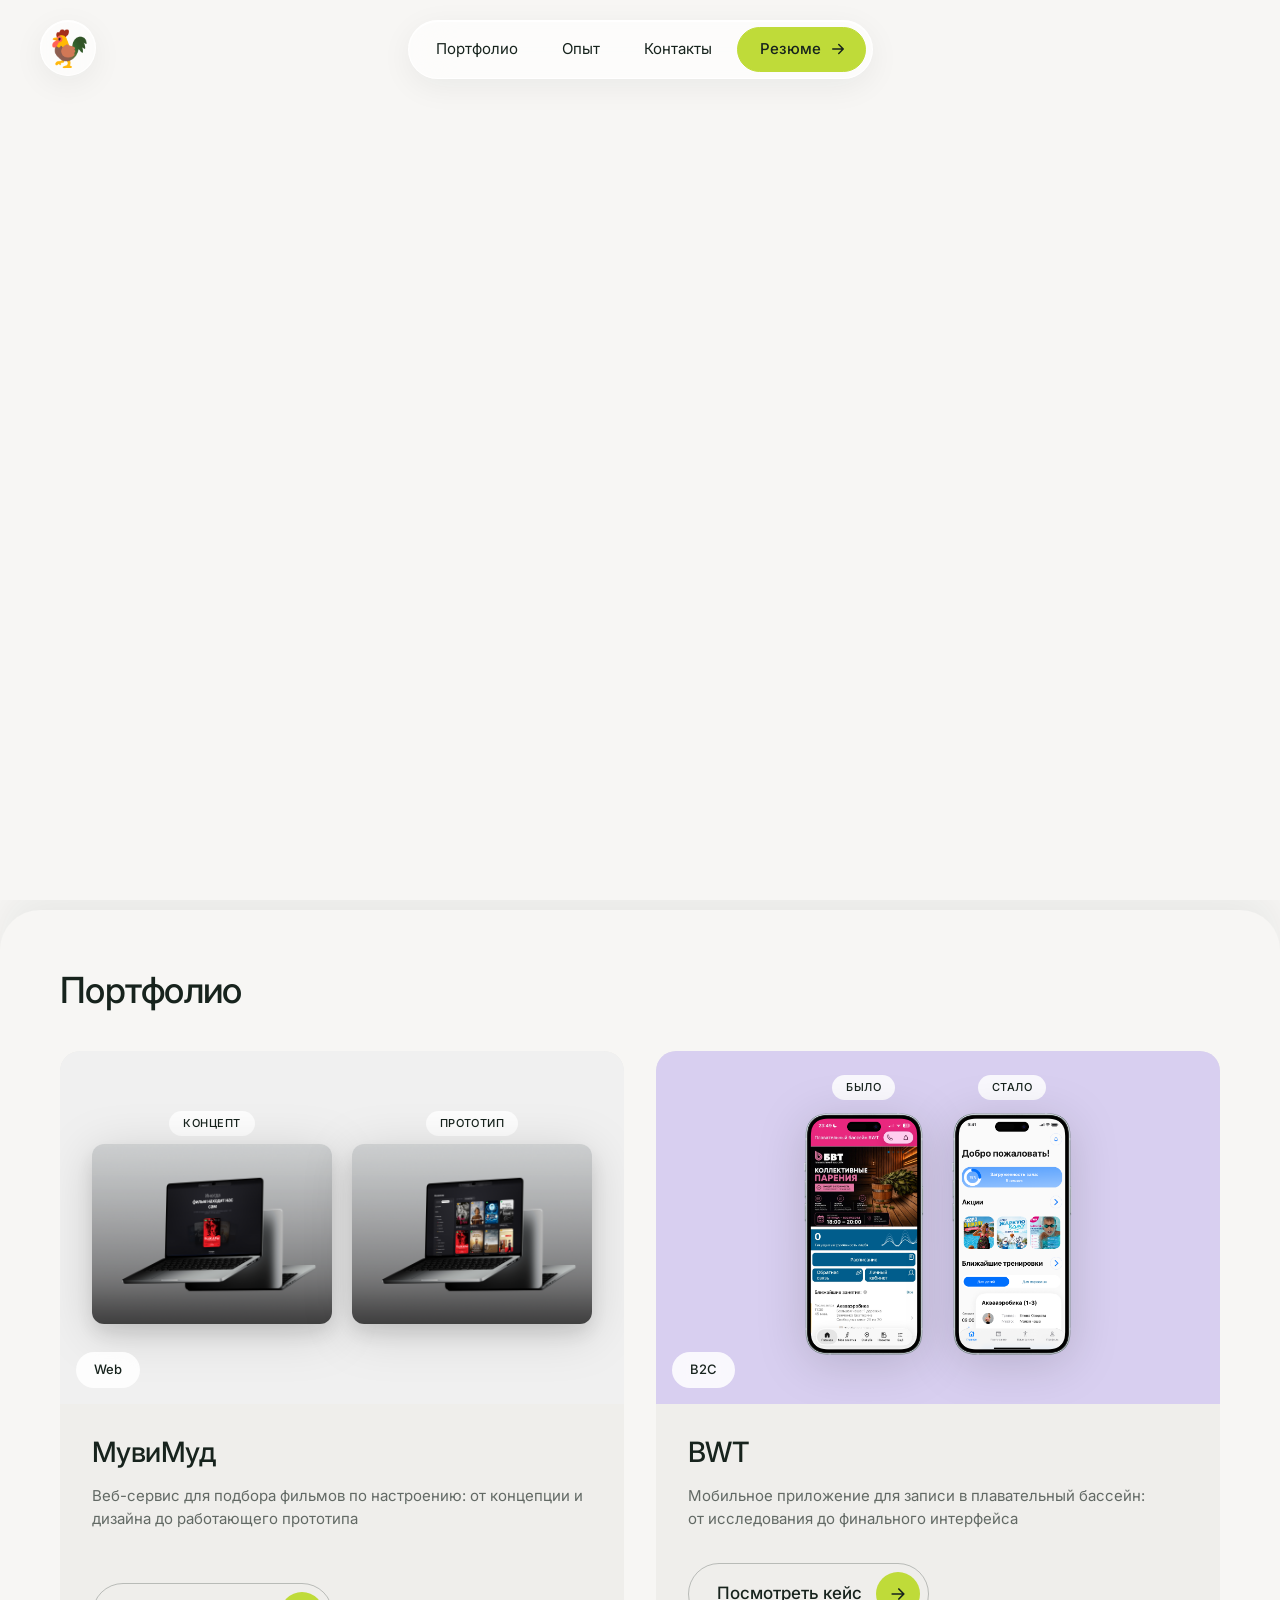
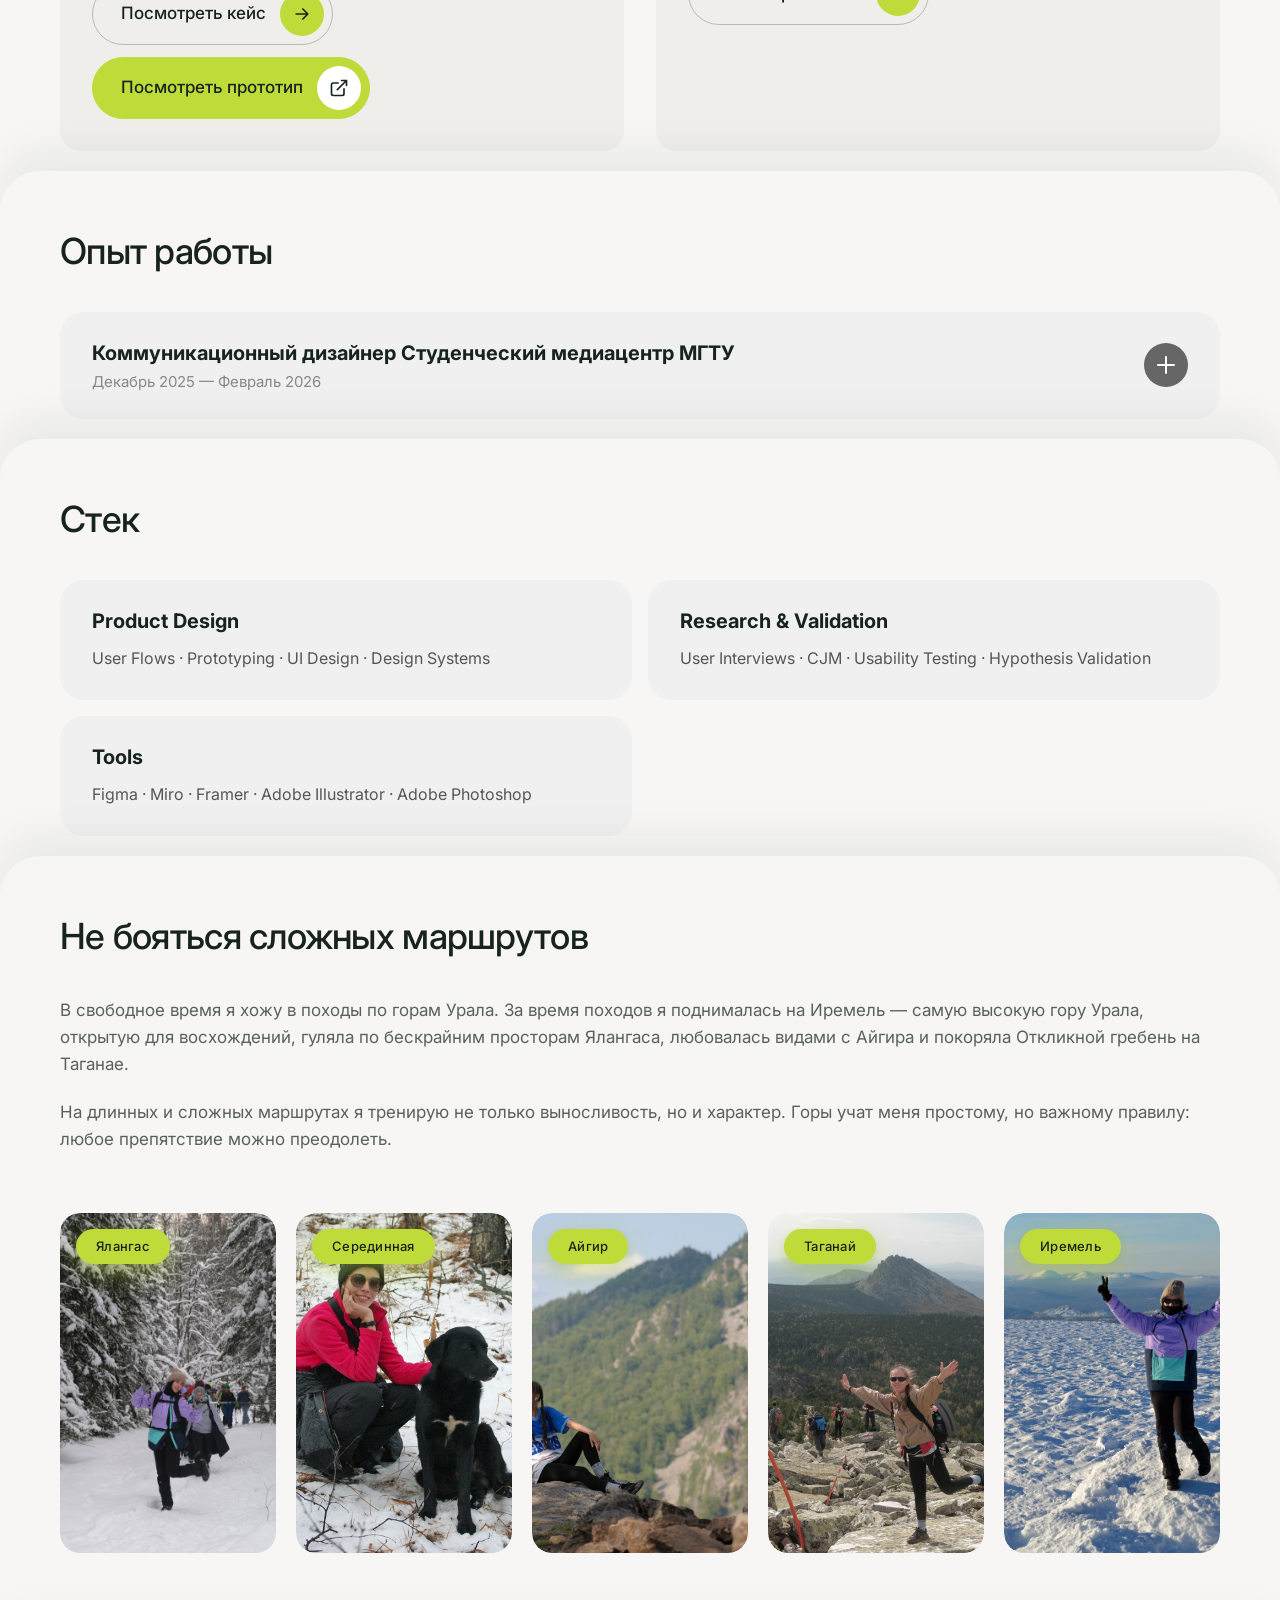
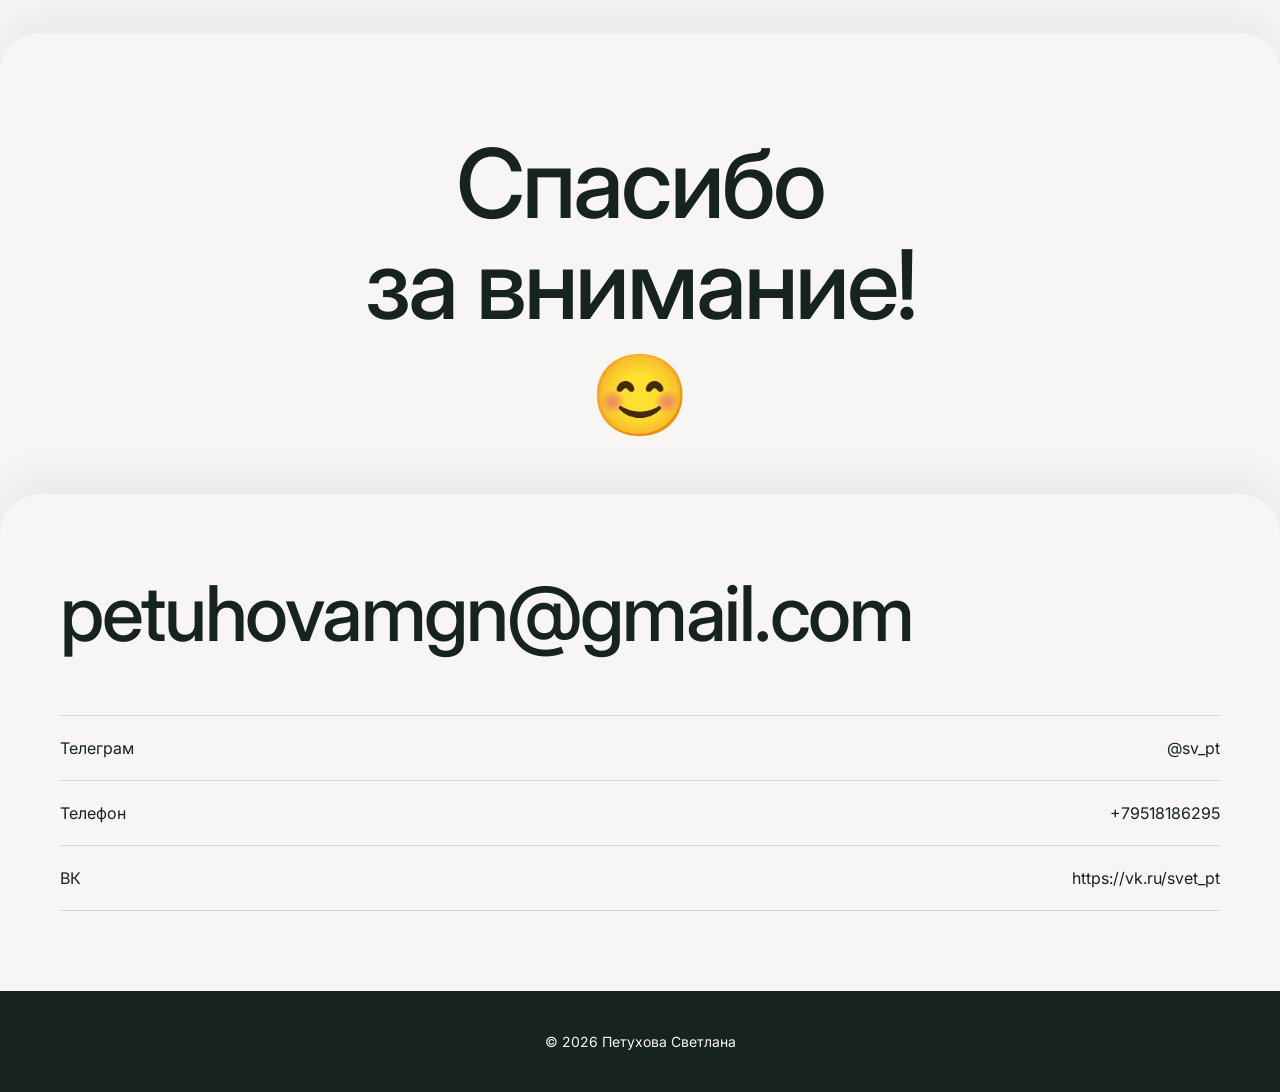
==== commit 5580be66: "Update index.html" ====
--- a/index.html
+++ b/index.html
@@ -296,7 +296,7 @@
               <div class="portfolio-card__preview">
                 <div class="portfolio-card__item">
                   <span class="portfolio-card__label">КОНЦЕПТ</span>
-                  <img src="images/Movie1.png" alt="МувиМуд — концепт" class="portfolio-card__img" style="border-radius: 12px; box-shadow: 0 10px 20px rgba(0,0,0,0.1);">
+                  <img src="images/Movie1.png" alt="МувиМуд — прототип" class="portfolio-card__img" style="border-radius: 12px; box-shadow: 0 10px 20px rgba(0,0,0,0.1);">
                 </div>
                 <div class="portfolio-card__item">
                   <!-- Изменил подпись на ПРОТОТИП -->
@@ -327,7 +327,7 @@
                 </a>
 
                 <!-- Кнопка 2: Посмотреть прототип -->
-                <a href="https://svptdsgn.github.io/mooviemood/index.html" target="_blank" rel="noopener" class="portfolio-card__btn" style="background: #BFDB39; border-color: #BFDB39; color: #17231D;">
+                <a href="https://svptdsgn.github.io/proverka/" target="_blank" rel="noopener" class="portfolio-card__btn" style="background: #BFDB39; border-color: #BFDB39; color: #17231D;">
                   <span>Посмотреть прототип</span>
                   <span class="portfolio-card__btn-icon" style="background: #fff;">
                     <svg width="20" height="20" viewBox="0 0 24 24" fill="none" xmlns="http://www.w3.org/2000/svg">
